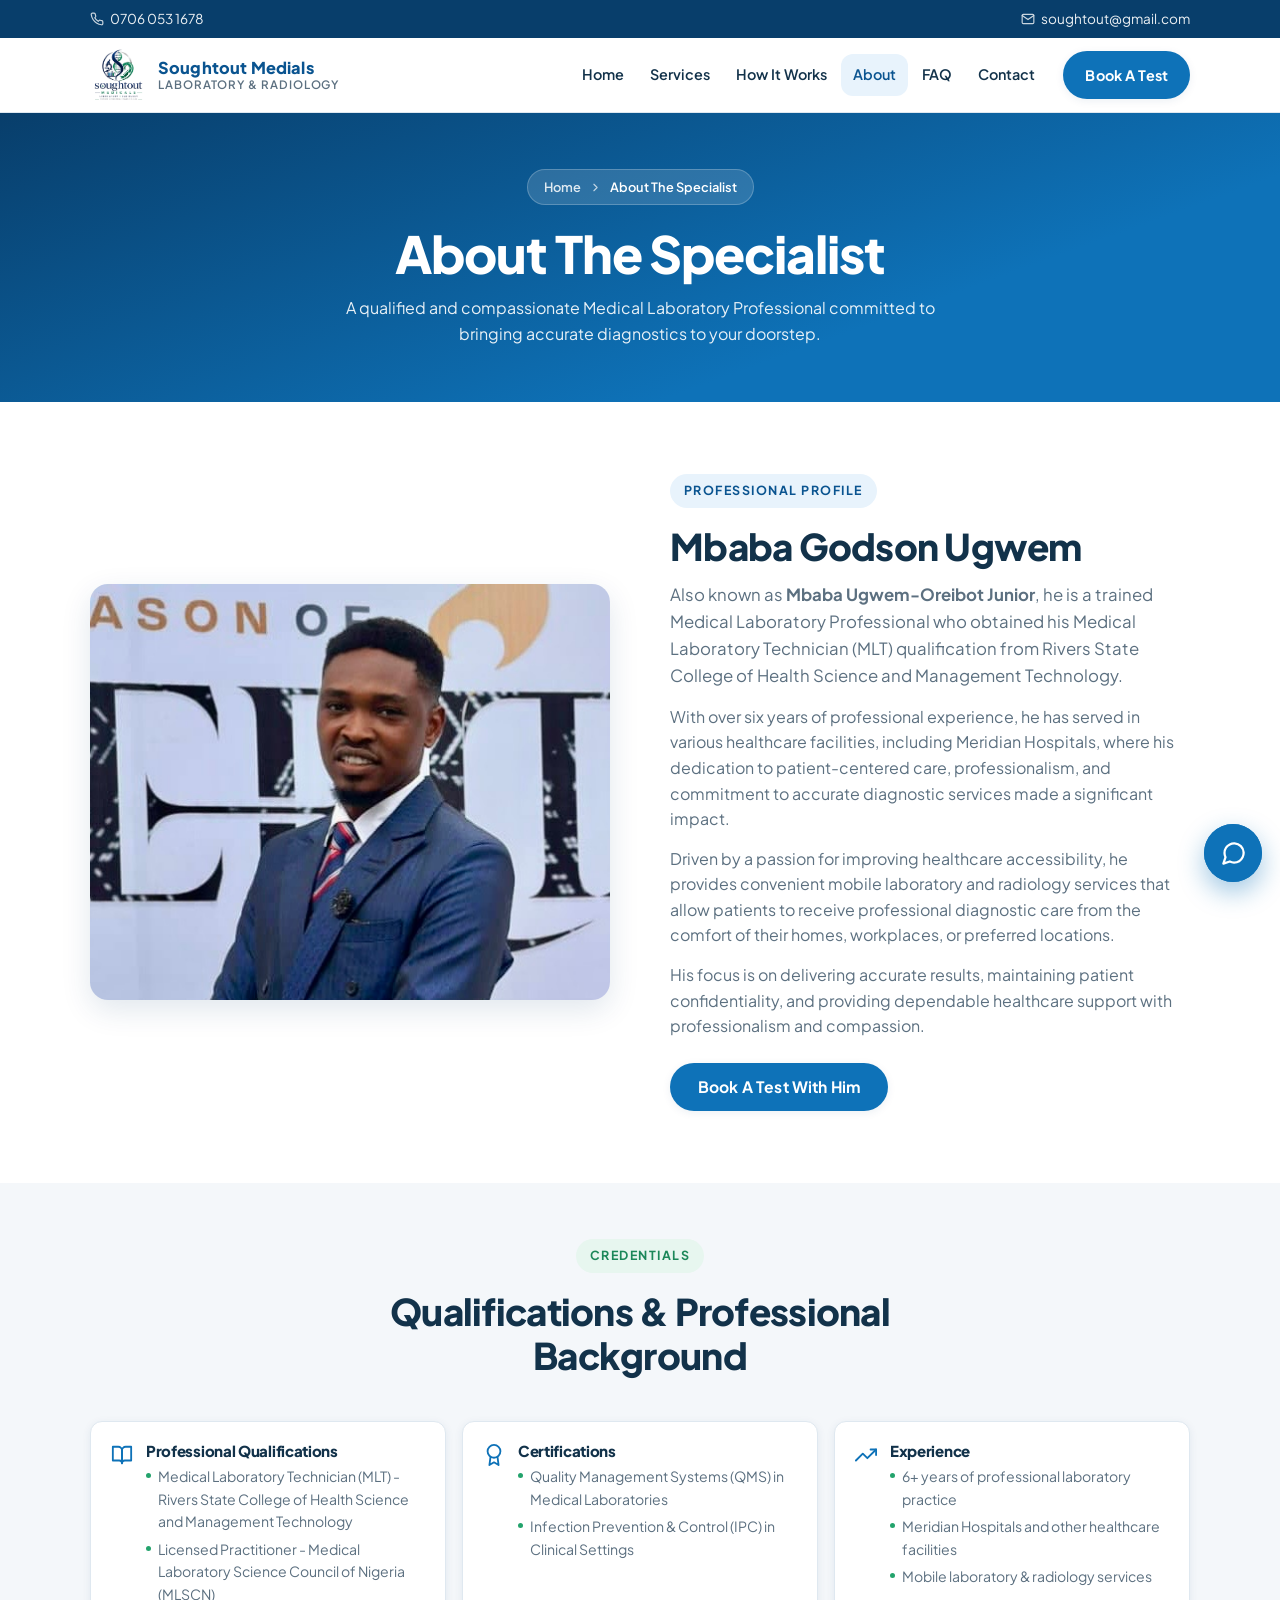
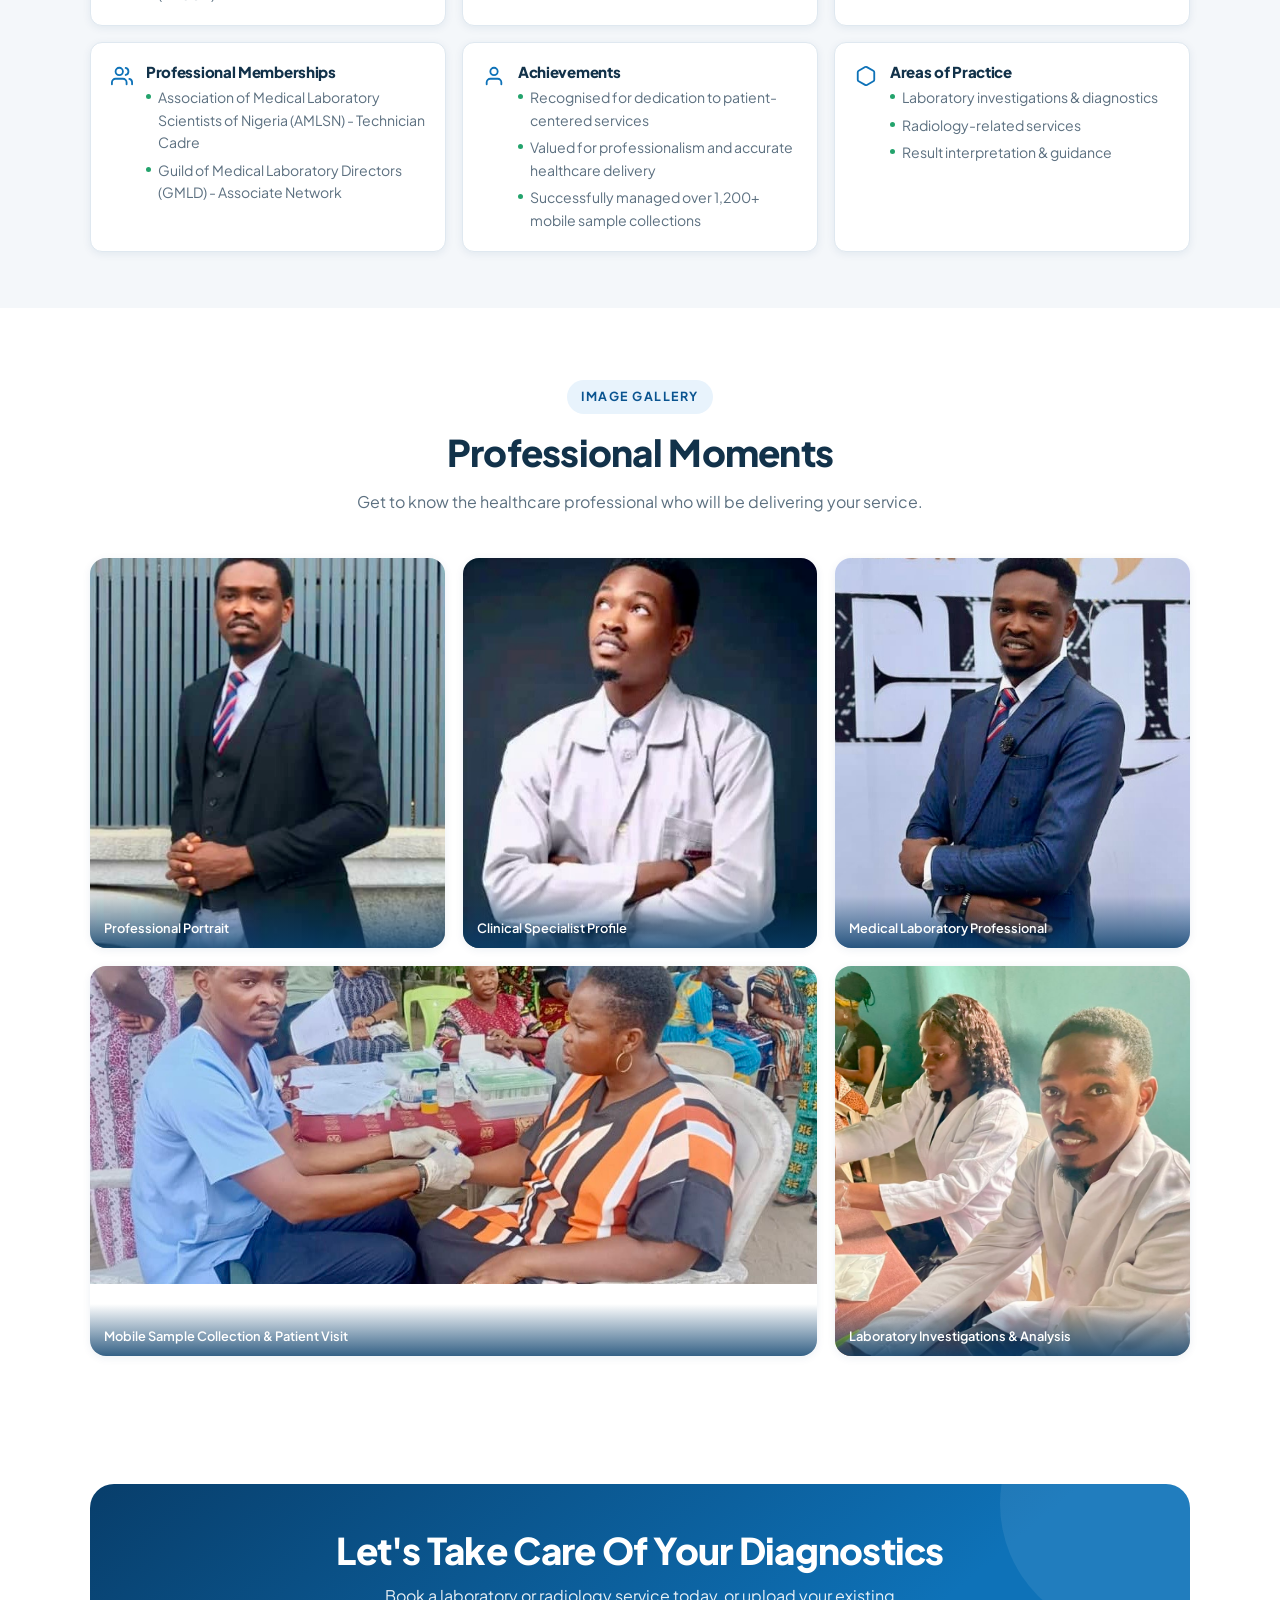
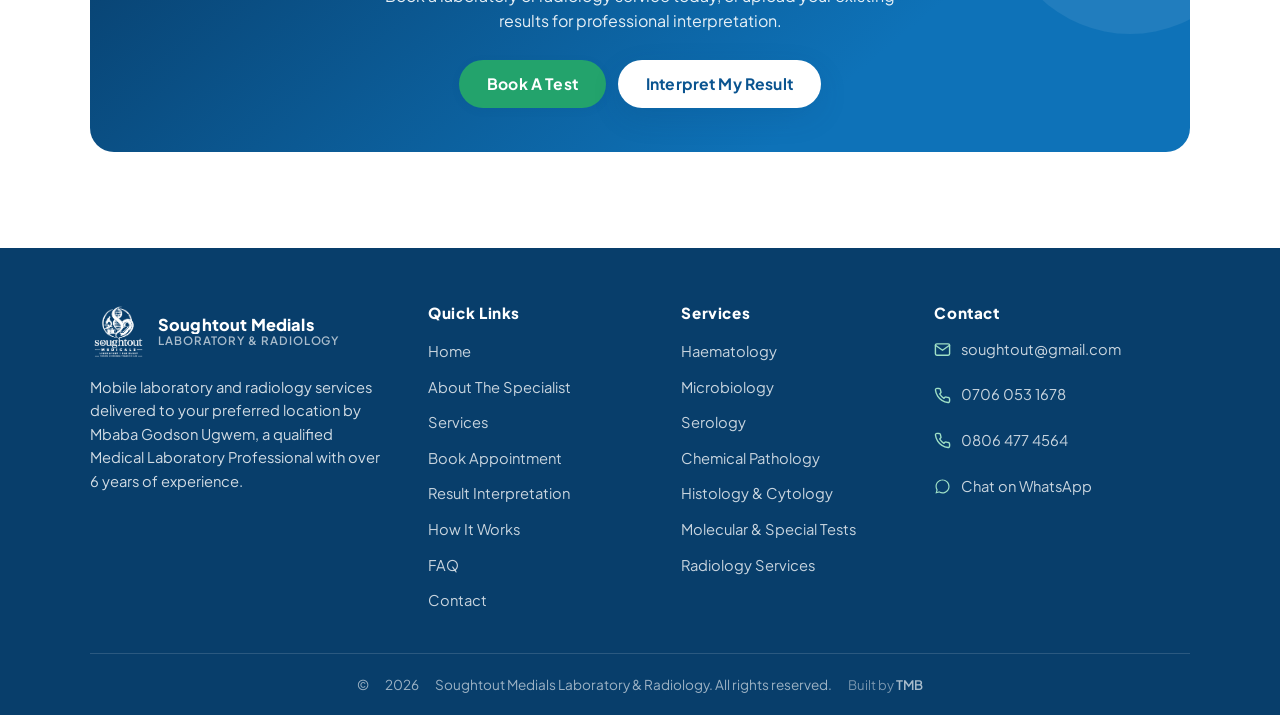
==== about.html @ e55dfaf5 "Redesign: transparent logo, cleaner nav, lab coat hero image, suit in specialist preview, gallery la" ====
<!DOCTYPE html>
<html lang="en">
<head>
  <meta charset="UTF-8">
  <meta name="viewport" content="width=device-width, initial-scale=1.0">
  <title>About The Specialist | Soughtout Medials Laboratory &amp; Radiology</title>
  <meta name="description" content="Meet Mbaba Godson Ugwem (Mbaba Ugwem-Oreibot Junior), a trained Medical Laboratory Professional with over 6 years of experience providing mobile laboratory and radiology services.">
  <link rel="icon" type="image/jpeg" href="images/logo.png">
  <link rel="preconnect" href="https://fonts.googleapis.com">
  <link rel="preconnect" href="https://fonts.gstatic.com" crossorigin>
  <link href="https://fonts.googleapis.com/css2?family=Plus+Jakarta+Sans:wght@400;500;600;700;800&display=swap" rel="stylesheet">
  <link rel="stylesheet" href="css/style.css">
</head>
<body>

  <!-- ===================== HEADER ===================== -->
  <div class="topbar">
    <div class="container topbar-inner">
      <a class="topbar-link" href="tel:07060531678">
        <svg viewBox="0 0 24 24" fill="none" stroke="currentColor" stroke-width="2" stroke-linecap="round" stroke-linejoin="round"><path d="M22 16.92v3a2 2 0 0 1-2.18 2 19.79 19.79 0 0 1-8.63-3.07 19.5 19.5 0 0 1-6-6A19.79 19.79 0 0 1 2.08 4.18 2 2 0 0 1 4.06 2h3a2 2 0 0 1 2 1.72c.13.96.36 1.9.7 2.81a2 2 0 0 1-.45 2.11L8.09 9.91a16 16 0 0 0 6 6l1.27-1.27a2 2 0 0 1 2.11-.45c.91.34 1.85.57 2.81.7A2 2 0 0 1 22 16.92z"/></svg>
        0706 053 1678
      </a>
      <a class="topbar-link" href="mailto:soughtout@gmail.com">
        <svg viewBox="0 0 24 24" fill="none" stroke="currentColor" stroke-width="2" stroke-linecap="round" stroke-linejoin="round"><path d="M4 4h16c1.1 0 2 .9 2 2v12c0 1.1-.9 2-2 2H4c-1.1 0-2-.9-2-2V6c0-1.1.9-2 2-2z"/><polyline points="22,6 12,13 2,6"/></svg>
        soughtout@gmail.com
      </a>
    </div>
  </div>

  <header class="header-main">
    <div class="container header-inner">
      <a href="index.html" class="brand" aria-label="Soughtout Medials home">
        <img src="images/logo.png" alt="Soughtout Medials Laboratory and Radiology logo" class="brand-logo">
        <span class="brand-text">
          <strong>Soughtout Medials</strong>
          <small>Laboratory &amp; Radiology</small>
        </span>
      </a>
      <button class="nav-toggle" aria-label="Open menu" aria-expanded="false">
        <span></span><span></span><span></span>
      </button>
      <nav class="site-nav" id="siteNav" aria-label="Main navigation">
        <div class="nav-head">
          <span class="nav-head-brand"><img src="images/logo.png" alt="" class="brand-logo">Soughtout Medials</span>
          <button class="nav-close" id="navClose" aria-label="Close menu">
            <svg viewBox="0 0 24 24" fill="none" stroke="currentColor" stroke-width="2" stroke-linecap="round" stroke-linejoin="round"><line x1="18" y1="6" x2="6" y2="18"/><line x1="6" y1="6" x2="18" y2="18"/></svg>
          </button>
        </div>
        <ul>
          <li><a href="index.html">Home</a></li>
          <li><a href="services.html">Services</a></li>
          <li><a href="how-it-works.html">How It Works</a></li>
          <li><a href="about.html">About</a></li>
          <li><a href="faq.html">FAQ</a></li>
          <li><a href="contact.html">Contact</a></li>
        </ul>
        <a href="book.html" class="btn btn-primary nav-cta">Book A Test</a>
      </nav>
    </div>
  </header>

  <main>
    <!-- ===================== PAGE HERO ===================== -->
    <section class="page-hero">
      <div class="container">
        <span class="breadcrumb"><a href="index.html">Home</a> <svg viewBox="0 0 24 24" fill="none" stroke="currentColor" stroke-width="2" stroke-linecap="round" stroke-linejoin="round"><polyline points="9 18 15 12 9 6"/></svg> About The Specialist</span>
        <h1>About The Specialist</h1>
        <p>A qualified and compassionate Medical Laboratory Professional committed to bringing accurate diagnostics to your doorstep.</p>
      </div>
    </section>

    <!-- ===================== PROFILE ===================== -->
    <section class="section">
      <div class="container split">
        <div class="reveal">
          <img src="images/image_3.jpeg" alt="Mbaba Godson Ugwem, Medical Laboratory Professional" class="split-img">
        </div>
        <div class="reveal">
          <span class="eyebrow">Professional Profile</span>
          <h2>Mbaba Godson Ugwem</h2>
          <p class="lead" style="margin-bottom:14px">Also known as <strong>Mbaba Ugwem-Oreibot Junior</strong>, he is a trained Medical Laboratory Professional who obtained his Medical Laboratory Technician (MLT) qualification from Rivers State College of Health Science and Management Technology.</p>
          <p style="color:var(--text-soft);margin-bottom:14px">With over six years of professional experience, he has served in various healthcare facilities, including Meridian Hospitals, where his dedication to patient-centered care, professionalism, and commitment to accurate diagnostic services made a significant impact.</p>
          <p style="color:var(--text-soft);margin-bottom:14px">Driven by a passion for improving healthcare accessibility, he provides convenient mobile laboratory and radiology services that allow patients to receive professional diagnostic care from the comfort of their homes, workplaces, or preferred locations.</p>
          <p style="color:var(--text-soft)">His focus is on delivering accurate results, maintaining patient confidentiality, and providing dependable healthcare support with professionalism and compassion.</p>
          <div class="mt-24">
            <a href="book.html" class="btn btn-primary">Book A Test With Him</a>
          </div>
        </div>
      </div>
    </section>

    <!-- ===================== CREDENTIALS ===================== -->
    <section class="section section-tight page-bg">
      <div class="container">
        <div class="section-head reveal">
          <span class="eyebrow eyebrow--green">Credentials</span>
          <h2>Qualifications &amp; Professional Background</h2>
        </div>
        <div class="cred-grid">
          <article class="cred-card reveal">
            <svg viewBox="0 0 24 24" fill="none" stroke="currentColor" stroke-width="2" stroke-linecap="round" stroke-linejoin="round"><path d="M2 3h6a4 4 0 0 1 4 4v14a3 3 0 0 0-3-3H2z"/><path d="M22 3h-6a4 4 0 0 0-4 4v14a3 3 0 0 1 3-3h7z"/></svg>
            <div>
              <h4>Professional Qualifications</h4>
              <ul>
                <li>Medical Laboratory Technician (MLT) - Rivers State College of Health Science and Management Technology</li>
                <li>Licensed Practitioner - Medical Laboratory Science Council of Nigeria (MLSCN)</li>
              </ul>
            </div>
          </article>
          <article class="cred-card reveal">
            <svg viewBox="0 0 24 24" fill="none" stroke="currentColor" stroke-width="2" stroke-linecap="round" stroke-linejoin="round"><circle cx="12" cy="8" r="7"/><polyline points="8.21 13.89 7 23 12 20 17 23 15.79 13.88"/></svg>
            <div>
              <h4>Certifications</h4>
              <ul>
                <li>Quality Management Systems (QMS) in Medical Laboratories</li>
                <li>Infection Prevention & Control (IPC) in Clinical Settings</li>
              </ul>
            </div>
          </article>
          <article class="cred-card reveal">
            <svg viewBox="0 0 24 24" fill="none" stroke="currentColor" stroke-width="2" stroke-linecap="round" stroke-linejoin="round"><polyline points="23 6 13.5 15.5 8.5 10.5 1 18"/><polyline points="17 6 23 6 23 12"/></svg>
            <div>
              <h4>Experience</h4>
              <ul>
                <li>6+ years of professional laboratory practice</li>
                <li>Meridian Hospitals and other healthcare facilities</li>
                <li>Mobile laboratory &amp; radiology services</li>
              </ul>
            </div>
          </article>
          <article class="cred-card reveal">
            <svg viewBox="0 0 24 24" fill="none" stroke="currentColor" stroke-width="2" stroke-linecap="round" stroke-linejoin="round"><path d="M17 21v-2a4 4 0 0 0-4-4H5a4 4 0 0 0-4 4v2"/><circle cx="9" cy="7" r="4"/><path d="M23 21v-2a4 4 0 0 0-3-3.87"/><path d="M16 3.13a4 4 0 0 1 0 7.75"/></svg>
            <div>
              <h4>Professional Memberships</h4>
              <ul>
                <li>Association of Medical Laboratory Scientists of Nigeria (AMLSN) - Technician Cadre</li>
                <li>Guild of Medical Laboratory Directors (GMLD) - Associate Network</li>
              </ul>
            </div>
          </article>
          <article class="cred-card reveal">
            <svg viewBox="0 0 24 24" fill="none" stroke="currentColor" stroke-width="2" stroke-linecap="round" stroke-linejoin="round"><path d="M20 21v-2a4 4 0 0 0-4-4H8a4 4 0 0 0-4 4v2"/><circle cx="12" cy="7" r="4"/></svg>
            <div>
              <h4>Achievements</h4>
              <ul>
                <li>Recognised for dedication to patient-centered services</li>
                <li>Valued for professionalism and accurate healthcare delivery</li>
                <li>Successfully managed over 1,200+ mobile sample collections</li>
              </ul>
            </div>
          </article>
          <article class="cred-card reveal">
            <svg viewBox="0 0 24 24" fill="none" stroke="currentColor" stroke-width="2" stroke-linecap="round" stroke-linejoin="round"><path d="M21 16V8a2 2 0 0 0-1-1.73l-7-4a2 2 0 0 0-2 0l-7 4A2 2 0 0 0 3 8v8a2 2 0 0 0 1 1.73l7 4a2 2 0 0 0 2 0l7-4A2 2 0 0 0 21 16z"/></svg>
            <div>
              <h4>Areas of Practice</h4>
              <ul>
                <li>Laboratory investigations &amp; diagnostics</li>
                <li>Radiology-related services</li>
                <li>Result interpretation &amp; guidance</li>
              </ul>
            </div>
          </article>
        </div>
      </div>
    </section>

    <!-- ===================== GALLERY ===================== -->
    <section class="section">
      <div class="container">
        <div class="section-head reveal">
          <span class="eyebrow">Image Gallery</span>
          <h2>Professional Moments</h2>
          <p>Get to know the healthcare professional who will be delivering your service.</p>
        </div>
        <div class="gallery">
          <figure class="reveal">
            <img src="images/image_1.jpeg" alt="Mbaba Godson Ugwem, Medical Laboratory Professional" loading="lazy">
            <figcaption>Professional Portrait</figcaption>
          </figure>
          <figure class="reveal">
            <img src="images/image_2.jpeg" alt="Mbaba Godson Ugwem, Specialist Profile" loading="lazy">
            <figcaption>Clinical Specialist Profile</figcaption>
          </figure>
          <figure class="reveal">
            <img src="images/image_3.jpeg" alt="Mbaba Godson Ugwem, Medical Laboratory Professional" loading="lazy">
            <figcaption>Medical Laboratory Professional</figcaption>
          </figure>
          <figure class="reveal">
            <img src="images/image_4.jpeg" alt="Mbaba Godson Ugwem during mobile sample collection" loading="lazy">
            <figcaption>Mobile Sample Collection &amp; Patient Visit</figcaption>
          </figure>
          <figure class="reveal">
            <img src="images/image_5.jpeg" alt="Mbaba Godson Ugwem analyzing samples" loading="lazy">
            <figcaption>Laboratory Investigations &amp; Analysis</figcaption>
          </figure>
        </div>
      </div>
    </section>

    <!-- ===================== CTA ===================== -->
    <section class="section section-tight">
      <div class="container">
        <div class="cta-banner reveal">
          <h2>Let's Take Care Of Your Diagnostics</h2>
          <p>Book a laboratory or radiology service today, or upload your existing results for professional interpretation.</p>
          <div class="btn-row">
            <a href="book.html" class="btn btn-green">Book A Test</a>
            <a href="interpretation.html" class="btn btn-white">Interpret My Result</a>
          </div>
        </div>
      </div>
    </section>
  </main>

  <!-- ===================== FOOTER ===================== -->
  <footer class="site-footer">
    <div class="container">
      <div class="footer-grid">
        <div class="footer-brand">
          <a href="index.html" class="brand">
            <img src="images/logo.png" alt="Soughtout Medials Laboratory and Radiology logo" class="brand-logo">
            <span class="brand-text">
              <strong>Soughtout Medials</strong>
              <small>Laboratory &amp; Radiology</small>
            </span>
          </a>
          <p>Mobile laboratory and radiology services delivered to your preferred location by Mbaba Godson Ugwem, a qualified Medical Laboratory Professional with over 6 years of experience.</p>
        </div>
        <div class="footer-col">
          <h4>Quick Links</h4>
          <ul>
            <li><a href="index.html">Home</a></li>
            <li><a href="about.html">About The Specialist</a></li>
            <li><a href="services.html">Services</a></li>
            <li><a href="book.html">Book Appointment</a></li>
            <li><a href="interpretation.html">Result Interpretation</a></li>
            <li><a href="how-it-works.html">How It Works</a></li>
            <li><a href="faq.html">FAQ</a></li>
            <li><a href="contact.html">Contact</a></li>
          </ul>
        </div>
        <div class="footer-col">
          <h4>Services</h4>
          <ul>
            <li><a href="services.html#haematology">Haematology</a></li>
            <li><a href="services.html#microbiology">Microbiology</a></li>
            <li><a href="services.html#serology">Serology</a></li>
            <li><a href="services.html#chemical-pathology">Chemical Pathology</a></li>
            <li><a href="services.html#histology">Histology &amp; Cytology</a></li>
            <li><a href="services.html#molecular">Molecular &amp; Special Tests</a></li>
            <li><a href="services.html#radiology">Radiology Services</a></li>
          </ul>
        </div>
        <div class="footer-col">
          <h4>Contact</h4>
          <ul class="footer-contact">
            <li>
              <svg viewBox="0 0 24 24" fill="none" stroke="currentColor" stroke-width="2" stroke-linecap="round" stroke-linejoin="round"><path d="M4 4h16c1.1 0 2 .9 2 2v12c0 1.1-.9 2-2 2H4c-1.1 0-2-.9-2-2V6c0-1.1.9-2 2-2z"/><polyline points="22,6 12,13 2,6"/></svg>
              <a href="mailto:soughtout@gmail.com">soughtout@gmail.com</a>
            </li>
            <li>
              <svg viewBox="0 0 24 24" fill="none" stroke="currentColor" stroke-width="2" stroke-linecap="round" stroke-linejoin="round"><path d="M22 16.92v3a2 2 0 0 1-2.18 2 19.79 19.79 0 0 1-8.63-3.07 19.5 19.5 0 0 1-6-6A19.79 19.79 0 0 1 2.08 4.18 2 2 0 0 1 4.06 2h3a2 2 0 0 1 2 1.72c.13.96.36 1.9.7 2.81a2 2 0 0 1-.45 2.11L8.09 9.91a16 16 0 0 0 6 6l1.27-1.27a2 2 0 0 1 2.11-.45c.91.34 1.85.57 2.81.7A2 2 0 0 1 22 16.92z"/></svg>
              <a href="tel:07060531678">0706 053 1678</a>
            </li>
            <li>
              <svg viewBox="0 0 24 24" fill="none" stroke="currentColor" stroke-width="2" stroke-linecap="round" stroke-linejoin="round"><path d="M22 16.92v3a2 2 0 0 1-2.18 2 19.79 19.79 0 0 1-8.63-3.07 19.5 19.5 0 0 1-6-6A19.79 19.79 0 0 1 2.08 4.18 2 2 0 0 1 4.06 2h3a2 2 0 0 1 2 1.72c.13.96.36 1.9.7 2.81a2 2 0 0 1-.45 2.11L8.09 9.91a16 16 0 0 0 6 6l1.27-1.27a2 2 0 0 1 2.11-.45c.91.34 1.85.57 2.81.7A2 2 0 0 1 22 16.92z"/></svg>
              <a href="tel:08064774564">0806 477 4564</a>
            </li>
            <li>
              <svg viewBox="0 0 24 24" fill="currentColor"><path d="M12.04 2C6.58 2 2.13 6.45 2.13 11.91c0 1.75.46 3.45 1.32 4.95L2.05 22l5.25-1.38a9.87 9.87 0 0 0 4.74 1.21h.01c5.46 0 9.9-4.45 9.9-9.91 0-2.65-1.03-5.14-2.9-7.01A9.82 9.82 0 0 0 12.04 2zm0 18.15a8.2 8.2 0 0 1-4.19-1.15l-.3-.18-3.12.82.83-3.04-.2-.31a8.2 8.2 0 0 1-1.26-4.38c0-4.54 3.7-8.24 8.24-8.24 2.2 0 4.27.86 5.82 2.42a8.18 8.18 0 0 1 2.41 5.83c0 4.54-3.7 8.23-8.23 8.23z"/></svg>
              <a href="https://wa.me/2347060531678" target="_blank" rel="noopener">Chat on WhatsApp</a>
            </li>
          </ul>
        </div>
      </div>
      <div class="footer-bottom">
        &copy; <span data-year></span> Soughtout Medials Laboratory &amp; Radiology. All rights reserved.
        <span class="footer-credit">Built by <a href="http://www.tmb.it.com" target="_blank" rel="noopener">TMB</a></span>
      </div>
    </div>
  </footer>

  <!-- ===================== LIVE CHAT ===================== -->
  <button class="chat-launcher" id="chatLauncher" aria-label="Open live chat">
    <span class="ping"></span>
    <svg viewBox="0 0 24 24" fill="none" stroke="currentColor" stroke-width="2" stroke-linecap="round" stroke-linejoin="round"><path d="M21 11.5a8.38 8.38 0 0 1-.9 3.8 8.5 8.5 0 0 1-7.6 4.7 8.38 8.38 0 0 1-3.8-.9L3 21l1.9-5.7a8.38 8.38 0 0 1-.9-3.8 8.5 8.5 0 0 1 4.7-7.6 8.38 8.38 0 0 1 3.8-.9h.5a8.48 8.48 0 0 1 8 8v.5z"/></svg>
  </button>

  <div class="chat-panel" id="chatPanel" role="dialog" aria-label="Live chat with Soughtout Medials">
    <div class="chat-head">
      <img src="images/logo.png" alt="Soughtout Medials">
      <div>
        <strong>Soughtout Medials</strong>
        <small>Usually replies in minutes</small>
      </div>
      <button class="chat-close" id="chatClose" aria-label="Close chat">
        <svg viewBox="0 0 24 24" fill="none" stroke="currentColor" stroke-width="2" stroke-linecap="round" stroke-linejoin="round"><line x1="18" y1="6" x2="6" y2="18"/><line x1="6" y1="6" x2="18" y2="18"/></svg>
      </button>
    </div>
    <div class="chat-body" id="chatBody">
      <div class="chat-msg chat-msg--bot">Hello, welcome to Soughtout Medials Laboratory &amp; Radiology. How can we help you today?</div>
      <div class="chat-form-wrap" id="chatFormWrap" hidden>
        <form class="chat-form" id="chatForm">
          <input name="name" placeholder="Your name" required aria-label="Your name">
          <input name="phone" type="tel" placeholder="Phone number" required aria-label="Phone number">
          <input name="email" type="email" placeholder="Email address" aria-label="Email address">
          <textarea name="message" placeholder="Your message" required aria-label="Your message"></textarea>
          <button class="chat-wa-btn" type="submit">Send Message</button>
        </form>
        <a class="chat-wa-btn" id="chatWhatsApp" href="#" target="_blank" rel="noopener" style="margin-top:8px">
          <svg viewBox="0 0 24 24" fill="currentColor" width="18" height="18"><path d="M12.04 2C6.58 2 2.13 6.45 2.13 11.91c0 1.75.46 3.45 1.32 4.95L2.05 22l5.25-1.38a9.87 9.87 0 0 0 4.74 1.21h.01c5.46 0 9.9-4.45 9.9-9.91 0-2.65-1.03-5.14-2.9-7.01A9.82 9.82 0 0 0 12.04 2zm0 18.15a8.2 8.2 0 0 1-4.19-1.15l-.3-.18-3.12.82.83-3.04-.2-.31a8.2 8.2 0 0 1-1.26-4.38c0-4.54 3.7-8.24 8.24-8.24 2.2 0 4.27.86 5.82 2.42a8.18 8.18 0 0 1 2.41 5.83c0 4.54-3.7 8.23-8.23 8.23z"/></svg>
          Continue on WhatsApp
        </a>
      </div>
    </div>
    <div class="chat-input-row">
      <input id="chatInput" type="text" placeholder="Type your message..." aria-label="Type your message">
      <button id="chatSend" aria-label="Send message">
        <svg viewBox="0 0 24 24" fill="none" stroke="currentColor" stroke-width="2" stroke-linecap="round" stroke-linejoin="round"><line x1="22" y1="2" x2="11" y2="13"/><polygon points="22 2 15 22 11 13 2 9 22 2"/></svg>
      </button>
    </div>
  </div>

  <script src="js/main.js"></script>
</body>
</html>
---- css/style.css ----
/* ==========================================================================
   SOUGHTOUT MEDICALS LABORATORY & RADIOLOGY
   Premium healthcare design system - Mobile first
   ========================================================================== */

:root {
  --primary: #0e72b8;
  --primary-dark: #0a5490;
  --primary-deep: #083e6b;
  --primary-soft: #e8f3fc;
  --secondary: #23a36c;
  --secondary-dark: #1b8759;
  --secondary-soft: #e7f6ef;
  --bg: #ffffff;
  --gray-bg: #f4f7fa;
  --gray: #e8eef3;
  --text: #12324a;
  --text-soft: #5c7080;
  --border: #dfe8f0;
  --white: #ffffff;
  --shadow-sm: 0 2px 8px rgba(10, 60, 110, 0.08);
  --shadow-md: 0 10px 30px rgba(10, 60, 110, 0.12);
  --shadow-lg: 0 24px 60px rgba(10, 60, 110, 0.16);
  --radius: 18px;
  --radius-sm: 12px;
  --container: 1140px;
  --font: "Plus Jakarta Sans", "Segoe UI", system-ui, -apple-system, sans-serif;
}

*,
*::before,
*::after {
  box-sizing: border-box;
  margin: 0;
  padding: 0;
}

html {
  scroll-behavior: smooth;
  -webkit-text-size-adjust: 100%;
}

body {
  font-family: var(--font);
  color: var(--text);
  background: var(--bg);
  line-height: 1.6;
  font-size: 16px;
  overflow-x: hidden;
}

img {
  max-width: 100%;
  display: block;
}

a {
  color: var(--primary);
  text-decoration: none;
}

ul,
ol {
  list-style: none;
}

button {
  font-family: var(--font);
  cursor: pointer;
  border: none;
  background: none;
}

input,
select,
textarea {
  font-family: var(--font);
  font-size: 16px;
}

.container {
  width: 100%;
  max-width: var(--container);
  margin: 0 auto;
  padding: 0 20px;
}

/* ==========================================================================
   Typography
   ========================================================================== */

h1,
h2,
h3,
h4 {
  line-height: 1.2;
  font-weight: 800;
  color: var(--text);
  letter-spacing: -0.02em;
}

h1 {
  font-size: clamp(1.9rem, 5.2vw, 3.2rem);
}

h2 {
  font-size: clamp(1.5rem, 4.2vw, 2.3rem);
  margin-bottom: 14px;
}

h3 {
  font-size: 1.15rem;
}

.lead {
  color: var(--text-soft);
  font-size: 1.05rem;
}

.section {
  padding: 72px 0;
}

.section-tight {
  padding: 56px 0;
}

.section-head {
  max-width: 680px;
  margin: 0 auto 44px;
  text-align: center;
}

.section-head p {
  color: var(--text-soft);
  margin-top: 10px;
}

.eyebrow {
  display: inline-flex;
  align-items: center;
  gap: 8px;
  background: var(--primary-soft);
  color: var(--primary-dark);
  font-weight: 700;
  font-size: 0.78rem;
  letter-spacing: 0.12em;
  text-transform: uppercase;
  padding: 7px 14px;
  border-radius: 999px;
  margin-bottom: 16px;
}

.eyebrow--green {
  background: var(--secondary-soft);
  color: var(--secondary-dark);
}

/* ==========================================================================
   Buttons
   ========================================================================== */

.btn {
  display: inline-flex;
  align-items: center;
  justify-content: center;
  gap: 9px;
  font-weight: 700;
  font-size: 0.98rem;
  padding: 14px 26px;
  border-radius: 999px;
  transition: transform 0.2s ease, box-shadow 0.2s ease, background 0.2s ease;
  border: 2px solid transparent;
  line-height: 1;
}

.btn svg {
  width: 18px;
  height: 18px;
  flex-shrink: 0;
}

.btn-primary {
  background: var(--primary);
  color: var(--white);
  box-shadow: var(--shadow-sm);
}

.btn-primary:hover {
  background: var(--primary-dark);
  transform: translateY(-2px);
  box-shadow: var(--shadow-md);
}

.btn-green {
  background: var(--secondary);
  color: var(--white);
  box-shadow: var(--shadow-sm);
}

.btn-green:hover {
  background: var(--secondary-dark);
  transform: translateY(-2px);
  box-shadow: var(--shadow-md);
}

.btn-outline {
  border-color: var(--primary);
  color: var(--primary);
  background: transparent;
}

.btn-outline:hover {
  background: var(--primary-soft);
}

.btn-outline-light {
  border-color: rgba(255, 255, 255, 0.75);
  color: var(--white);
}

.btn-outline-light:hover {
  background: rgba(255, 255, 255, 0.14);
}

.btn-white {
  background: var(--white);
  color: var(--primary-dark);
  box-shadow: var(--shadow-md);
}

.btn-white:hover {
  transform: translateY(-2px);
}

.btn-block {
  width: 100%;
}

.btn-whatsapp {
  background: #25d366;
  color: var(--white);
}

.btn-whatsapp:hover {
  background: #1ebe5b;
  transform: translateY(-2px);
}

.btn[disabled] {
  opacity: 0.6;
  pointer-events: none;
}

/* ==========================================================================
   Header
   ========================================================================== */

.topbar {
  background: var(--primary-deep);
  color: rgba(255, 255, 255, 0.92);
  font-size: 0.85rem;
}

.topbar-inner {
  display: flex;
  justify-content: space-between;
  align-items: center;
  min-height: 38px;
  gap: 12px;
  overflow-x: auto;
}

.topbar-link {
  color: inherit;
  display: inline-flex;
  align-items: center;
  gap: 6px;
  white-space: nowrap;
  padding: 6px 0;
}

.topbar-link:hover {
  color: var(--white);
  text-decoration: underline;
}

.topbar-link svg {
  width: 14px;
  height: 14px;
  opacity: 0.85;
}

.header-main {
  background: var(--white);
  border-bottom: 1px solid var(--border);
  position: sticky;
  top: 0;
  z-index: 100;
  transition: box-shadow 0.25s ease;
}

.header-main.scrolled {
  box-shadow: var(--shadow-sm);
}

.header-inner {
  display: flex;
  align-items: center;
  justify-content: space-between;
  min-height: 74px;
  gap: 16px;
}

.brand {
  display: flex;
  align-items: center;
  gap: 12px;
  flex-shrink: 0;
  min-width: 0;
}

.brand-logo {
  height: 56px;
  width: auto;
  max-width: 180px;
  border-radius: 0;
  object-fit: contain;
  flex-shrink: 0;
  background: transparent;
}

.brand-text {
  display: flex;
  flex-direction: column;
  line-height: 1.15;
  white-space: nowrap;
  min-width: 0;
}

.brand-text strong {
  font-size: 1.02rem;
  font-weight: 800;
  color: var(--primary-dark);
  letter-spacing: 0.01em;
  overflow: hidden;
  text-overflow: ellipsis;
}

.brand-text small {
  font-size: 0.72rem;
  color: var(--text-soft);
  font-weight: 600;
  letter-spacing: 0.08em;
  text-transform: uppercase;
  overflow: hidden;
  text-overflow: ellipsis;
}

@media (max-width: 380px) {
  .brand-text strong {
    font-size: 0.94rem;
  }

  .brand-text small {
    font-size: 0.66rem;
  }

  .brand-logo {
    width: 42px;
    height: 42px;
  }
}

.nav-toggle {
  display: inline-flex;
  flex-direction: column;
  gap: 5px;
  padding: 10px;
  border-radius: 10px;
}

.nav-toggle span {
  width: 24px;
  height: 2.5px;
  background: var(--primary-dark);
  border-radius: 3px;
  transition: transform 0.25s ease, opacity 0.25s ease;
}

.nav-toggle.open span:nth-child(1) {
  transform: translateY(7.5px) rotate(45deg);
}

.nav-toggle.open span:nth-child(2) {
  opacity: 0;
}

.nav-toggle.open span:nth-child(3) {
  transform: translateY(-7.5px) rotate(-45deg);
}

.site-nav {
  position: fixed;
  top: 0;
  right: 0;
  bottom: 0;
  width: min(340px, 86vw);
  background: var(--white);
  padding: 22px 18px 28px;
  transform: translateX(105%);
  transition: transform 0.32s cubic-bezier(0.22, 0.61, 0.36, 1);
  z-index: 300;
  display: flex;
  flex-direction: column;
  overflow-y: auto;
  border-left: 1px solid var(--border);
}

.site-nav.open {
  transform: translateX(0);
  box-shadow: -28px 0 70px rgba(8, 62, 107, 0.22);
}

.nav-head {
  display: flex;
  align-items: center;
  justify-content: space-between;
  gap: 12px;
  padding-bottom: 16px;
  margin-bottom: 12px;
  border-bottom: 1px solid var(--border);
}

.nav-head-brand {
  display: flex;
  align-items: center;
  gap: 10px;
  font-weight: 800;
  font-size: 0.95rem;
  color: var(--primary-dark);
}

.nav-head-brand img {
  height: 44px;
  width: auto;
  border-radius: 0;
  object-fit: contain;
  background: transparent;
}

.nav-close {
  width: 40px;
  height: 40px;
  border-radius: 12px;
  display: inline-flex;
  align-items: center;
  justify-content: center;
  background: var(--gray-bg);
  color: var(--text);
  flex-shrink: 0;
  transition: background 0.2s ease;
}

.nav-close:hover {
  background: var(--gray);
}

.nav-close svg {
  width: 20px;
  height: 20px;
}

.nav-backdrop {
  position: fixed;
  inset: 0;
  background: rgba(8, 62, 107, 0.42);
  z-index: 290;
  opacity: 0;
  visibility: hidden;
  transition: opacity 0.3s ease, visibility 0.3s ease;
}

.nav-backdrop.show {
  opacity: 1;
  visibility: visible;
}

body.nav-locked {
  overflow: hidden;
}

.site-nav ul {
  display: flex;
  flex-direction: column;
  gap: 2px;
}

.site-nav li a {
  display: block;
  padding: 13px 14px;
  color: var(--text);
  font-weight: 600;
  border-radius: 12px;
  font-size: 0.98rem;
  white-space: nowrap;
}

.site-nav li a:hover,
.site-nav li a.active {
  color: var(--primary-dark);
  background: var(--primary-soft);
}

.nav-cta {
  margin-top: 26px;
}

@media (min-width: 1024px) {
  .nav-toggle,
  .nav-backdrop {
    display: none;
  }

  .nav-head {
    display: none;
  }

  .site-nav {
    position: static;
    width: auto;
    transform: none;
    flex-direction: row;
    align-items: center;
    gap: 16px;
    padding: 0;
    background: transparent;
    overflow: visible;
    box-shadow: none !important;
    border-left: none;
  }

  .site-nav ul {
    flex-direction: row;
    gap: 2px;
  }

  .site-nav li a {
    padding: 9px 12px;
    font-size: 0.9rem;
  }

  .nav-cta {
    margin-top: 0;
    padding: 11px 20px;
    font-size: 0.9rem;
  }
}

/* ==========================================================================
   Hero
   ========================================================================== */

.hero {
  position: relative;
  background: linear-gradient(160deg, var(--primary-deep) 0%, var(--primary) 55%, #1593d4 100%);
  color: var(--white);
  overflow: hidden;
}

.hero::before {
  content: "";
  position: absolute;
  width: 480px;
  height: 480px;
  border-radius: 50%;
  background: rgba(255, 255, 255, 0.07);
  top: -180px;
  right: -140px;
}

.hero::after {
  content: "";
  position: absolute;
  width: 340px;
  height: 340px;
  border-radius: 50%;
  border: 60px solid rgba(255, 255, 255, 0.05);
  bottom: -160px;
  left: -110px;
}

.hero-inner {
  position: relative;
  z-index: 2;
  display: grid;
  gap: 40px;
  padding: 60px 0 72px;
}

.hero-badge {
  display: inline-flex;
  align-items: center;
  gap: 8px;
  background: rgba(255, 255, 255, 0.14);
  border: 1px solid rgba(255, 255, 255, 0.25);
  padding: 8px 16px;
  border-radius: 999px;
  font-size: 0.82rem;
  font-weight: 600;
  backdrop-filter: blur(6px);
  margin-bottom: 20px;
}

.hero-badge svg {
  width: 15px;
  height: 15px;
}

.hero h1 {
  color: var(--white);
  margin-bottom: 16px;
}

.hero h1 span {
  color: #9fe0c6;
}

.hero .lead {
  color: rgba(255, 255, 255, 0.9);
  max-width: 560px;
  margin-bottom: 30px;
}

.hero-actions {
  display: flex;
  flex-wrap: wrap;
  gap: 12px;
  margin-bottom: 26px;
}

.hero-contact {
  display: flex;
  flex-wrap: wrap;
  gap: 18px;
}

.hero-contact a {
  display: inline-flex;
  align-items: center;
  gap: 8px;
  color: rgba(255, 255, 255, 0.92);
  font-weight: 600;
  font-size: 0.92rem;
}

.hero-contact a:hover {
  color: var(--white);
}

.hero-contact svg {
  width: 17px;
  height: 17px;
}

.hero-media {
  position: relative;
}

.hero-img {
  border-radius: 26px;
  box-shadow: var(--shadow-lg);
  width: 100%;
  max-width: 420px;
  margin: 0 auto;
  aspect-ratio: 4 / 5;
  object-fit: cover;
}

.hero-float {
  position: absolute;
  background: var(--white);
  color: var(--text);
  border-radius: 16px;
  box-shadow: var(--shadow-md);
  padding: 12px 16px;
  display: flex;
  align-items: center;
  gap: 10px;
  font-size: 0.85rem;
  font-weight: 700;
  animation: float 5s ease-in-out infinite;
}

.hero-float small {
  display: block;
  font-weight: 600;
  color: var(--text-soft);
  font-size: 0.75rem;
}

.hero-float--years {
  top: 14px;
  left: -6px;
}

.hero-float--home {
  bottom: 20px;
  right: -4px;
  animation-delay: 2s;
}

.hero-float svg {
  width: 26px;
  height: 26px;
  color: var(--secondary);
}

@keyframes float {
  0%, 100% { transform: translateY(0); }
  50% { transform: translateY(-9px); }
}

@media (min-width: 900px) {
  .hero-inner {
    grid-template-columns: 1.1fr 0.9fr;
    align-items: center;
    gap: 56px;
    padding: 84px 0 96px;
  }
}

/* ==========================================================================
   Trust bar
   ========================================================================== */

.trust-bar {
  background: var(--gray-bg);
  border-bottom: 1px solid var(--border);
}

.trust-grid {
  display: grid;
  grid-template-columns: repeat(2, 1fr);
  gap: 18px;
  padding: 26px 0;
}

.trust-item {
  display: flex;
  align-items: center;
  gap: 12px;
  font-weight: 700;
  font-size: 0.92rem;
}

.trust-item svg {
  width: 34px;
  height: 34px;
  padding: 8px;
  border-radius: 10px;
  background: var(--primary-soft);
  color: var(--primary);
  flex-shrink: 0;
}

@media (min-width: 768px) {
  .trust-grid {
    grid-template-columns: repeat(4, 1fr);
    padding: 30px 0;
  }
}

/* ==========================================================================
   Cards
   ========================================================================== */

.card {
  background: var(--white);
  border: 1px solid var(--border);
  border-radius: var(--radius);
  padding: 28px;
  box-shadow: var(--shadow-sm);
  transition: transform 0.25s ease, box-shadow 0.25s ease;
}

.card:hover {
  transform: translateY(-5px);
  box-shadow: var(--shadow-md);
}

.card-icon {
  width: 54px;
  height: 54px;
  border-radius: 15px;
  background: var(--primary-soft);
  color: var(--primary);
  display: flex;
  align-items: center;
  justify-content: center;
  margin-bottom: 18px;
}

.card-icon--green {
  background: var(--secondary-soft);
  color: var(--secondary-dark);
}

.card-icon svg {
  width: 26px;
  height: 26px;
}

.card h3 {
  margin-bottom: 8px;
}

.card p {
  color: var(--text-soft);
  font-size: 0.95rem;
}

/* Services grid */
.services-grid {
  display: grid;
  gap: 22px;
  grid-template-columns: 1fr;
}

@media (min-width: 640px) {
  .services-grid {
    grid-template-columns: repeat(2, 1fr);
  }
}

@media (min-width: 1024px) {
  .services-grid--wide {
    grid-template-columns: repeat(3, 1fr);
  }
}

.service-card .card-icon svg {
  width: 30px;
  height: 30px;
}

.service-card .tag-list {
  margin-top: 14px;
  display: flex;
  flex-wrap: wrap;
  gap: 8px;
}

.tag-list .tag {
  background: var(--gray-bg);
  border: 1px solid var(--border);
  color: var(--text-soft);
  font-size: 0.78rem;
  font-weight: 600;
  padding: 5px 11px;
  border-radius: 999px;
}

.service-card .btn {
  margin-top: 20px;
  padding: 11px 20px;
  font-size: 0.9rem;
}

/* Feature / split sections */
.split {
  display: grid;
  gap: 36px;
  align-items: center;
}

.split-img {
  border-radius: var(--radius);
  box-shadow: var(--shadow-md);
  aspect-ratio: 4 / 3.2;
  object-fit: cover;
  object-position: top center;
  width: 100%;
}

.check-list li {
  display: flex;
  gap: 11px;
  margin-bottom: 12px;
  color: var(--text-soft);
  align-items: flex-start;
}

.check-list svg {
  width: 20px;
  height: 20px;
  color: var(--secondary);
  flex-shrink: 0;
  margin-top: 3px;
}

@media (min-width: 900px) {
  .split {
    grid-template-columns: 1fr 1fr;
    gap: 60px;
  }
}

/* ==========================================================================
   Steps / timeline
   ========================================================================== */

.steps {
  position: relative;
  display: grid;
  gap: 26px;
  counter-reset: step;
}

.step {
  display: flex;
  gap: 18px;
  align-items: flex-start;
  counter-increment: step;
}

.step-num {
  flex-shrink: 0;
  width: 52px;
  height: 52px;
  border-radius: 50%;
  background: var(--primary);
  color: var(--white);
  font-weight: 800;
  font-size: 1.2rem;
  display: flex;
  align-items: center;
  justify-content: center;
  box-shadow: var(--shadow-sm);
}

.step-body h3 {
  margin-bottom: 6px;
}

.step-body p {
  color: var(--text-soft);
  font-size: 0.95rem;
}

@media (min-width: 768px) {
  .steps {
    grid-template-columns: repeat(3, 1fr);
    gap: 30px;
  }

  .step {
    flex-direction: column;
  }

  .step-num {
    width: 60px;
    height: 60px;
    font-size: 1.35rem;
  }
}

/* ==========================================================================
   Location chips
   ========================================================================== */

.loc-chips {
  display: flex;
  flex-wrap: wrap;
  gap: 12px;
  justify-content: center;
}

.loc-chip {
  display: inline-flex;
  align-items: center;
  gap: 9px;
  background: var(--white);
  border: 1px solid var(--border);
  border-radius: 999px;
  padding: 12px 20px;
  font-weight: 700;
  font-size: 0.95rem;
  color: var(--text);
  box-shadow: var(--shadow-sm);
}

.loc-chip svg {
  width: 18px;
  height: 18px;
  color: var(--secondary);
}

/* ==========================================================================
   Gallery
   ========================================================================== */

.gallery {
  display: grid;
  grid-template-columns: repeat(2, 1fr);
  gap: 14px;
}

.gallery figure {
  border-radius: 16px;
  overflow: hidden;
  box-shadow: var(--shadow-sm);
  position: relative;
}

.gallery img {
  width: 100%;
  aspect-ratio: 1 / 1.1;
  object-fit: cover;
  transition: transform 0.4s ease;
}

.gallery figure:hover img {
  transform: scale(1.05);
}

.gallery figcaption {
  position: absolute;
  inset: auto 0 0 0;
  background: linear-gradient(transparent, rgba(8, 62, 107, 0.82));
  color: var(--white);
  font-size: 0.8rem;
  font-weight: 600;
  padding: 22px 14px 10px;
}

@media (min-width: 768px) {
  .gallery {
    grid-template-columns: repeat(3, 1fr);
    gap: 18px;
  }

  .gallery figure:nth-child(4) {
    grid-column: span 2;
  }

  .gallery figure:nth-child(4) img {
    aspect-ratio: 16 / 7;
  }
}

/* ==========================================================================
   FAQ
   ========================================================================== */

.faq-list {
  max-width: 780px;
  margin: 0 auto;
  display: grid;
  gap: 14px;
}

.faq-item {
  background: var(--white);
  border: 1px solid var(--border);
  border-radius: var(--radius-sm);
  overflow: hidden;
  transition: box-shadow 0.2s ease;
}

.faq-item.open {
  box-shadow: var(--shadow-sm);
  border-color: var(--primary);
}

.faq-q {
  width: 100%;
  display: flex;
  align-items: center;
  justify-content: space-between;
  gap: 14px;
  padding: 18px 20px;
  text-align: left;
  font-weight: 700;
  font-size: 0.98rem;
  color: var(--text);
}

.faq-q svg {
  width: 20px;
  height: 20px;
  color: var(--primary);
  flex-shrink: 0;
  transition: transform 0.25s ease;
}

.faq-item.open .faq-q svg {
  transform: rotate(180deg);
}

.faq-a {
  max-height: 0;
  overflow: hidden;
  transition: max-height 0.3s ease;
}

.faq-a p {
  padding: 0 20px 18px;
  color: var(--text-soft);
  font-size: 0.95rem;
}

/* ==========================================================================
   CTA banner
   ========================================================================== */

.cta-banner {
  background: linear-gradient(140deg, var(--primary-deep), var(--primary) 70%);
  border-radius: 24px;
  color: var(--white);
  padding: 44px 26px;
  text-align: center;
  position: relative;
  overflow: hidden;
}

.cta-banner::before {
  content: "";
  position: absolute;
  width: 260px;
  height: 260px;
  border-radius: 50%;
  background: rgba(255, 255, 255, 0.08);
  top: -110px;
  right: -70px;
}

.cta-banner h2 {
  color: var(--white);
  margin-bottom: 10px;
}

.cta-banner p {
  color: rgba(255, 255, 255, 0.9);
  max-width: 560px;
  margin: 0 auto 26px;
}

.cta-banner .btn-row {
  position: relative;
  z-index: 2;
  display: flex;
  flex-wrap: wrap;
  gap: 12px;
  justify-content: center;
}

/* ==========================================================================
   Contact cards
   ========================================================================== */

.contact-grid {
  display: grid;
  gap: 20px;
}

.contact-card {
  display: flex;
  align-items: center;
  gap: 16px;
  background: var(--white);
  border: 1px solid var(--border);
  border-radius: var(--radius);
  padding: 22px;
  box-shadow: var(--shadow-sm);
  color: var(--text);
}

.contact-card:hover {
  box-shadow: var(--shadow-md);
  transform: translateY(-3px);
}

.contact-card-icon {
  width: 52px;
  height: 52px;
  flex-shrink: 0;
  border-radius: 14px;
  display: flex;
  align-items: center;
  justify-content: center;
  color: var(--white);
}

.contact-card-icon--blue {
  background: var(--primary);
}

.contact-card-icon--green {
  background: var(--secondary);
}

.contact-card-icon--wa {
  background: #25d366;
}

.contact-card-icon svg {
  width: 24px;
  height: 24px;
}

.contact-card small {
  display: block;
  color: var(--text-soft);
  font-size: 0.8rem;
  font-weight: 600;
  text-transform: uppercase;
  letter-spacing: 0.06em;
}

.contact-card strong {
  font-size: 1.05rem;
  word-break: break-word;
}

@media (min-width: 768px) {
  .contact-grid {
    grid-template-columns: repeat(3, 1fr);
  }
}

/* ==========================================================================
   Forms
   ========================================================================== */

.form-card {
  background: var(--white);
  border: 1px solid var(--border);
  border-radius: var(--radius);
  padding: 30px 22px;
  box-shadow: var(--shadow-md);
  max-width: 760px;
  margin: 0 auto;
}

.form-grid {
  display: grid;
  gap: 18px;
  grid-template-columns: 1fr;
}

@media (min-width: 640px) {
  .form-card {
    padding: 40px;
  }

  .form-grid {
    grid-template-columns: repeat(2, 1fr);
  }

  .form-grid .span-2 {
    grid-column: span 2;
  }
}

.form-field {
  display: flex;
  flex-direction: column;
  gap: 7px;
}

.form-field label {
  font-weight: 700;
  font-size: 0.88rem;
  color: var(--text);
}

.form-field label span {
  color: var(--secondary-dark);
}

.form-field input,
.form-field select,
.form-field textarea {
  width: 100%;
  padding: 13px 16px;
  border: 1.5px solid var(--border);
  border-radius: var(--radius-sm);
  background: var(--gray-bg);
  transition: border-color 0.2s ease, background 0.2s ease, box-shadow 0.2s ease;
  color: var(--text);
}

.form-field input:focus,
.form-field select:focus,
.form-field textarea:focus {
  outline: none;
  border-color: var(--primary);
  background: var(--white);
  box-shadow: 0 0 0 4px var(--primary-soft);
}

.form-field textarea {
  resize: vertical;
  min-height: 100px;
}

.form-hint {
  font-size: 0.8rem;
  color: var(--text-soft);
}

.field-error {
  font-size: 0.8rem;
  color: #d64545;
  font-weight: 600;
}

.form-field.invalid input,
.form-field.invalid select,
.form-field.invalid textarea {
  border-color: #d64545;
}

.radio-pills {
  display: grid;
  gap: 10px;
  grid-template-columns: 1fr;
}

@media (min-width: 480px) {
  .radio-pills {
    grid-template-columns: repeat(3, 1fr);
  }
}

.radio-pill {
  position: relative;
}

.radio-pill input {
  position: absolute;
  opacity: 0;
  pointer-events: none;
}

.radio-pill label {
  display: flex;
  align-items: center;
  justify-content: center;
  gap: 8px;
  padding: 12px 14px;
  border: 1.5px solid var(--border);
  border-radius: var(--radius-sm);
  font-weight: 700;
  font-size: 0.9rem;
  color: var(--text-soft);
  cursor: pointer;
  background: var(--gray-bg);
  text-align: center;
  transition: all 0.2s ease;
}

.radio-pill label svg {
  width: 17px;
  height: 17px;
}

.radio-pill input:checked + label {
  border-color: var(--secondary);
  background: var(--secondary-soft);
  color: var(--secondary-dark);
}

/* ==========================================================================
   Wizard (booking)
   ========================================================================== */

.wizard {
  max-width: 860px;
  margin: 0 auto;
}

.wizard-step {
  animation: fadeIn 0.35s ease;
}

@keyframes fadeIn {
  from { opacity: 0; transform: translateY(14px); }
  to { opacity: 1; transform: translateY(0); }
}

.wizard-progress {
  display: flex;
  gap: 8px;
  justify-content: center;
  margin-bottom: 34px;
}

.wizard-progress .dot {
  width: 10px;
  height: 10px;
  border-radius: 50%;
  background: var(--gray);
  transition: background 0.3s ease, transform 0.3s ease;
}

.wizard-progress .dot.active {
  background: var(--primary);
  transform: scale(1.25);
}

.wizard-progress .dot.done {
  background: var(--secondary);
}

.choice-grid {
  display: grid;
  gap: 20px;
}

.choice-card {
  background: var(--white);
  border: 2px solid var(--border);
  border-radius: var(--radius);
  padding: 30px 24px;
  text-align: center;
  cursor: pointer;
  transition: all 0.25s ease;
  display: block;
  color: var(--text);
}

.choice-card:hover {
  border-color: var(--primary);
  box-shadow: var(--shadow-md);
  transform: translateY(-4px);
}

.choice-card .card-icon {
  margin: 0 auto 18px;
}

.choice-card h3 {
  margin-bottom: 8px;
}

.choice-card p {
  color: var(--text-soft);
  font-size: 0.92rem;
  margin-bottom: 18px;
}

.choice-card .btn {
  pointer-events: none;
}

@media (min-width: 768px) {
  .choice-grid {
    grid-template-columns: 1fr 1fr;
  }
}

.summary-box {
  background: var(--gray-bg);
  border: 1px solid var(--border);
  border-radius: var(--radius-sm);
  padding: 20px;
  margin-bottom: 24px;
}

.summary-box dl {
  display: grid;
  gap: 10px;
}

.summary-box dl div {
  display: flex;
  justify-content: space-between;
  gap: 16px;
  font-size: 0.92rem;
}

.summary-box dt {
  color: var(--text-soft);
  font-weight: 600;
}

.summary-box dd {
  font-weight: 700;
  text-align: right;
  word-break: break-word;
}

.amount-row {
  display: flex;
  align-items: center;
  justify-content: space-between;
  background: var(--secondary-soft);
  border: 1px solid #bfe5d2;
  border-radius: var(--radius-sm);
  padding: 16px 20px;
  font-weight: 800;
  color: var(--secondary-dark);
  margin-bottom: 24px;
}

.pay-methods {
  display: grid;
  gap: 12px;
  margin-bottom: 22px;
}

.pay-method {
  display: flex;
  align-items: center;
  gap: 14px;
  padding: 16px 18px;
  border: 1.5px solid var(--border);
  border-radius: var(--radius-sm);
  cursor: pointer;
  font-weight: 700;
  font-size: 0.95rem;
  background: var(--white);
  transition: all 0.2s ease;
}

.pay-method svg {
  width: 22px;
  height: 22px;
  color: var(--primary);
}

.pay-method.active {
  border-color: var(--secondary);
  background: var(--secondary-soft);
}

.pay-method small {
  display: block;
  font-weight: 600;
  color: var(--text-soft);
  font-size: 0.78rem;
}

.pay-note {
  text-align: center;
  color: var(--text-soft);
  font-size: 0.85rem;
  margin-top: 14px;
}

.pay-spinner {
  display: inline-block;
  width: 16px;
  height: 16px;
  border: 2.5px solid rgba(255, 255, 255, 0.35);
  border-top-color: var(--white);
  border-radius: 50%;
  animation: spin 0.7s linear infinite;
  vertical-align: -2px;
  margin-right: 8px;
}

@keyframes spin {
  to { transform: rotate(360deg); }
}

.confirm-icon {
  width: 76px;
  height: 76px;
  border-radius: 50%;
  background: var(--secondary-soft);
  color: var(--secondary-dark);
  display: flex;
  align-items: center;
  justify-content: center;
  margin: 0 auto 22px;
}

.confirm-icon svg {
  width: 38px;
  height: 38px;
}

.confirm-card {
  text-align: center;
  max-width: 620px;
}

.confirm-ref {
  display: inline-block;
  background: var(--primary-soft);
  color: var(--primary-dark);
  font-weight: 800;
  padding: 8px 16px;
  border-radius: 999px;
  margin: 14px 0 8px;
  font-size: 0.9rem;
}

.confirm-card .btn-row {
  display: flex;
  flex-wrap: wrap;
  gap: 12px;
  justify-content: center;
  margin-top: 26px;
}

/* ==========================================================================
   Upload
   ========================================================================== */

.upload-zone {
  border: 2px dashed var(--border);
  border-radius: var(--radius-sm);
  background: var(--gray-bg);
  padding: 26px;
  text-align: center;
  cursor: pointer;
  transition: all 0.2s ease;
  color: var(--text-soft);
}

.upload-zone:hover,
.upload-zone.drag {
  border-color: var(--primary);
  background: var(--primary-soft);
}

.upload-zone svg {
  width: 34px;
  height: 34px;
  color: var(--primary);
  margin: 0 auto 10px;
}

.upload-zone strong {
  color: var(--primary);
}

.upload-zone small {
  display: block;
  margin-top: 6px;
  font-size: 0.78rem;
}

.uploaded-file {
  display: flex;
  align-items: center;
  justify-content: space-between;
  gap: 12px;
  background: var(--secondary-soft);
  border: 1px solid #bfe5d2;
  border-radius: var(--radius-sm);
  padding: 12px 16px;
  font-size: 0.9rem;
  font-weight: 700;
  color: var(--secondary-dark);
}

.uploaded-file button {
  color: #d64545;
  font-weight: 700;
  font-size: 0.9rem;
}

/* ==========================================================================
   Chat widget
   ========================================================================== */

.chat-launcher {
  position: fixed;
  right: 18px;
  bottom: 18px;
  z-index: 120;
  width: 58px;
  height: 58px;
  border-radius: 50%;
  background: var(--primary);
  color: var(--white);
  display: flex;
  align-items: center;
  justify-content: center;
  box-shadow: 0 10px 26px rgba(14, 114, 184, 0.4);
  transition: transform 0.2s ease;
}

.chat-launcher:hover {
  transform: scale(1.07);
}

.chat-launcher svg {
  width: 27px;
  height: 27px;
}

.chat-launcher .ping {
  position: absolute;
  inset: 0;
  border-radius: 50%;
  background: var(--primary);
  animation: ping 2.2s ease-out infinite;
  z-index: -1;
}

@keyframes ping {
  0% { transform: scale(1); opacity: 0.5; }
  100% { transform: scale(1.65); opacity: 0; }
}

.chat-panel {
  position: fixed;
  right: 14px;
  bottom: 88px;
  z-index: 130;
  width: min(380px, calc(100vw - 28px));
  background: var(--white);
  border-radius: 20px;
  box-shadow: var(--shadow-lg);
  overflow: hidden;
  display: flex;
  flex-direction: column;
  max-height: min(600px, calc(100vh - 110px));
  transform: translateY(20px);
  opacity: 0;
  visibility: hidden;
  transition: transform 0.25s ease, opacity 0.25s ease, visibility 0.25s;
}

.chat-panel.open {
  transform: translateY(0);
  opacity: 1;
  visibility: visible;
}

.chat-head {
  background: linear-gradient(135deg, var(--primary-deep), var(--primary));
  color: var(--white);
  padding: 16px 18px;
  display: flex;
  align-items: center;
  gap: 12px;
}

.chat-head img {
  width: 42px;
  height: 42px;
  border-radius: 50%;
  border: 2px solid rgba(255, 255, 255, 0.6);
  object-fit: cover;
}

.chat-head strong {
  display: block;
  font-size: 0.95rem;
}

.chat-head small {
  font-size: 0.75rem;
  opacity: 0.85;
  display: flex;
  align-items: center;
  gap: 5px;
}

.chat-head small::before {
  content: "";
  width: 8px;
  height: 8px;
  border-radius: 50%;
  background: #4ade80;
}

.chat-close {
  margin-left: auto;
  color: var(--white);
  width: 34px;
  height: 34px;
  border-radius: 10px;
  display: flex;
  align-items: center;
  justify-content: center;
}

.chat-close:hover {
  background: rgba(255, 255, 255, 0.15);
}

.chat-close svg {
  width: 18px;
  height: 18px;
}

.chat-body {
  flex: 1;
  overflow-y: auto;
  padding: 18px;
  background: var(--gray-bg);
  display: flex;
  flex-direction: column;
  gap: 10px;
}

.chat-msg {
  max-width: 85%;
  padding: 11px 14px;
  border-radius: 16px;
  font-size: 0.9rem;
  line-height: 1.45;
  animation: fadeIn 0.25s ease;
}

.chat-msg--bot {
  background: var(--white);
  border: 1px solid var(--border);
  align-self: flex-start;
  border-bottom-left-radius: 4px;
}

.chat-msg--user {
  background: var(--primary);
  color: var(--white);
  align-self: flex-end;
  border-bottom-right-radius: 4px;
}

.chat-quick {
  display: flex;
  flex-direction: column;
  gap: 8px;
  margin-top: 4px;
}

.chat-quick button {
  text-align: left;
  background: var(--white);
  border: 1px solid var(--border);
  border-radius: 12px;
  padding: 10px 14px;
  font-size: 0.86rem;
  font-weight: 600;
  color: var(--primary-dark);
  transition: all 0.2s ease;
}

.chat-quick button:hover {
  border-color: var(--primary);
  background: var(--primary-soft);
}

.chat-form {
  display: grid;
  gap: 10px;
}

.chat-form input,
.chat-form textarea {
  width: 100%;
  padding: 12px 14px;
  border: 1.5px solid var(--border);
  border-radius: var(--radius-sm);
  background: var(--white);
  font-size: 0.9rem;
}

.chat-form input:focus,
.chat-form textarea:focus {
  outline: none;
  border-color: var(--primary);
}

.chat-form textarea {
  min-height: 72px;
  resize: vertical;
}

.chat-wa-btn {
  display: flex;
  align-items: center;
  justify-content: center;
  gap: 8px;
  background: #25d366;
  color: var(--white);
  font-weight: 700;
  border-radius: var(--radius-sm);
  padding: 12px;
  font-size: 0.9rem;
}

.chat-wa-btn svg {
  width: 18px;
  height: 18px;
}

.chat-input-row {
  display: flex;
  gap: 8px;
  padding: 12px;
  border-top: 1px solid var(--border);
  background: var(--white);
}

.chat-input-row input {
  flex: 1;
  border: 1.5px solid var(--border);
  border-radius: 999px;
  padding: 11px 16px;
  font-size: 0.9rem;
}

.chat-input-row input:focus {
  outline: none;
  border-color: var(--primary);
}

.chat-input-row button {
  width: 44px;
  height: 44px;
  border-radius: 50%;
  background: var(--primary);
  color: var(--white);
  display: flex;
  align-items: center;
  justify-content: center;
  flex-shrink: 0;
}

.chat-input-row button svg {
  width: 18px;
  height: 18px;
}

/* ==========================================================================
   Footer
   ========================================================================== */

.site-footer {
  background: var(--primary-deep);
  color: rgba(255, 255, 255, 0.82);
  padding: 56px 0 0;
  margin-top: 40px;
}

.footer-grid {
  display: grid;
  gap: 36px;
  padding-bottom: 40px;
}

.footer-brand .brand-text strong {
  color: var(--white);
}

.footer-brand .brand-text small {
  color: rgba(255, 255, 255, 0.65);
}

.footer-brand .brand-logo {
  border: none;
  filter: brightness(0) invert(1);
}

.footer-brand p {
  margin-top: 16px;
  font-size: 0.92rem;
  max-width: 320px;
}

.footer-col h4 {
  color: var(--white);
  font-size: 0.95rem;
  margin-bottom: 16px;
  letter-spacing: 0.04em;
}

.footer-col ul {
  display: grid;
  gap: 10px;
}

.footer-col a {
  color: rgba(255, 255, 255, 0.78);
  font-size: 0.92rem;
  transition: color 0.2s ease;
}

.footer-col a:hover {
  color: var(--white);
}

.footer-contact li {
  display: flex;
  align-items: center;
  gap: 10px;
  font-size: 0.92rem;
  margin-bottom: 12px;
}

.footer-contact svg {
  width: 17px;
  height: 17px;
  color: #9fe0c6;
  flex-shrink: 0;
}

.footer-bottom {
  border-top: 1px solid rgba(255, 255, 255, 0.14);
  padding: 20px 0;
  text-align: center;
  font-size: 0.85rem;
  color: rgba(255, 255, 255, 0.6);
  display: flex;
  flex-wrap: wrap;
  justify-content: center;
  gap: 6px 16px;
}

.footer-credit {
  color: rgba(255, 255, 255, 0.45);
  font-size: 0.82rem;
}

.footer-credit a {
  color: rgba(255, 255, 255, 0.65);
  text-decoration: none;
  font-weight: 600;
  transition: color 0.2s;
}

.footer-credit a:hover {
  color: var(--white);
}

@media (min-width: 768px) {
  .footer-grid {
    grid-template-columns: 1.4fr 1fr 1fr 1.2fr;
    gap: 40px;
  }
}

/* ==========================================================================
   Page hero (inner pages)
   ========================================================================== */

.page-hero {
  background: linear-gradient(160deg, var(--primary-deep), var(--primary) 70%);
  color: var(--white);
  text-align: center;
  padding: 56px 0;
}

.page-hero h1 {
  color: var(--white);
  margin-bottom: 10px;
}

.page-hero p {
  color: rgba(255, 255, 255, 0.9);
  max-width: 620px;
  margin: 0 auto;
}

.breadcrumb {
  display: inline-flex;
  align-items: center;
  gap: 8px;
  background: rgba(255, 255, 255, 0.14);
  border: 1px solid rgba(255, 255, 255, 0.22);
  padding: 7px 16px;
  border-radius: 999px;
  font-size: 0.8rem;
  font-weight: 600;
  margin-bottom: 18px;
}

.breadcrumb a {
  color: rgba(255, 255, 255, 0.85);
}

.breadcrumb svg {
  width: 13px;
  height: 13px;
  opacity: 0.7;
}

/* ==========================================================================
   Profile / credentials
   ========================================================================== */

.cred-grid {
  display: grid;
  gap: 16px;
  grid-template-columns: repeat(2, 1fr);
}

@media (min-width: 768px) {
  .cred-grid {
    grid-template-columns: repeat(3, 1fr);
  }
}

.cred-card {
  background: var(--white);
  border: 1px solid var(--border);
  border-radius: var(--radius-sm);
  padding: 20px;
  display: flex;
  gap: 13px;
  align-items: flex-start;
  box-shadow: var(--shadow-sm);
}

.cred-card svg {
  width: 22px;
  height: 22px;
  color: var(--primary);
  flex-shrink: 0;
  margin-top: 2px;
}

.cred-card h4 {
  font-size: 0.94rem;
  margin-bottom: 5px;
}

.cred-card ul {
  display: grid;
  gap: 5px;
}

.cred-card li {
  color: var(--text-soft);
  font-size: 0.88rem;
  display: flex;
  align-items: flex-start;
  gap: 7px;
}

.cred-card li::before {
  content: "";
  width: 5px;
  height: 5px;
  border-radius: 50%;
  background: var(--secondary);
  margin-top: 8px;
  flex-shrink: 0;
}

.placeholder {
  font-style: italic;
  color: #9aa8b5;
  font-size: 0.86rem;
}

/* ==========================================================================
   Reveal animation
   ========================================================================== */

.reveal {
  opacity: 0;
  transform: translateY(22px);
  transition: opacity 0.6s ease, transform 0.6s ease;
}

.reveal.visible {
  opacity: 1;
  transform: translateY(0);
}

@media (prefers-reduced-motion: reduce) {
  * {
    animation: none !important;
    transition: none !important;
  }

  .reveal {
    opacity: 1;
    transform: none;
  }
}

/* ==========================================================================
   Misc
   ========================================================================== */

.text-center {
  text-align: center;
}

.mt-16 {
  margin-top: 16px;
}

.mt-24 {
  margin-top: 24px;
}

.mt-32 {
  margin-top: 32px;
}

.center-row {
  display: flex;
  justify-content: center;
  margin-top: 36px;
}

.highlight {
  color: var(--secondary-dark);
}

.divider {
  border: none;
  border-top: 1px solid var(--border);
  margin: 40px 0;
}

.page-bg {
  background: var(--gray-bg);
}

/* ==========================================================================
   Refinements & polish (mobile-first responsiveness)
   ========================================================================== */

html {
  overflow-x: hidden;
}

[id] {
  scroll-margin-top: 96px;
}

* {
  -webkit-tap-highlight-color: transparent;
}

a:focus-visible,
button:focus-visible,
input:focus-visible,
select:focus-visible,
textarea:focus-visible,
[tabindex]:focus-visible {
  outline: 3px solid rgba(14, 114, 184, 0.45);
  outline-offset: 2px;
}

.btn {
  min-height: 48px;
  letter-spacing: 0.01em;
}

.card {
  border-radius: 20px;
}

.service-card {
  display: flex;
  flex-direction: column;
  align-items: flex-start;
}

.service-card .btn {
  margin-top: auto;
}

.topbar-inner {
  flex-wrap: wrap;
}

.hero-media {
  justify-self: center;
}

@media (max-width: 560px) {
  .section {
    padding: 56px 0;
  }

  .section-head {
    margin-bottom: 34px;
  }

  .page-hero {
    padding: 44px 0;
  }

  .hero-inner {
    padding: 48px 0 60px;
    gap: 32px;
  }

  .hero-actions,
  .btn-row {
    width: 100%;
  }

  .hero-actions .btn,
  .cta-banner .btn-row .btn {
    width: 100%;
  }

  .hero-contact {
    gap: 12px;
    justify-content: center;
  }

  .hero-float--years {
    left: 4px;
  }

  .hero-float--home {
    right: 4px;
  }

  .trust-grid {
    gap: 14px;
    padding: 22px 0;
  }

  .trust-item {
    font-size: 0.84rem;
    gap: 9px;
  }

  .trust-item svg {
    width: 30px;
    height: 30px;
    padding: 7px;
  }

  .choice-card {
    padding: 26px 18px;
  }

  .form-card {
    padding: 26px 18px;
  }

  .cta-banner {
    padding: 36px 20px;
  }

  .loc-chips {
    justify-content: flex-start;
  }

  .faq-q {
    padding: 16px;
    font-size: 0.93rem;
  }

  .faq-a p {
    padding: 0 16px 16px;
  }

  .gallery {
    gap: 10px;
  }

  .contact-card {
    padding: 18px;
  }

  .wizard-progress {
    margin-bottom: 26px;
  }

  .steps {
    gap: 22px;
  }
}

@media (min-width: 561px) and (max-width: 899px) {
  .section {
    padding: 64px 0;
  }
}

@media (min-width: 900px) {
  .hero-media {
    justify-self: end;
  }
}
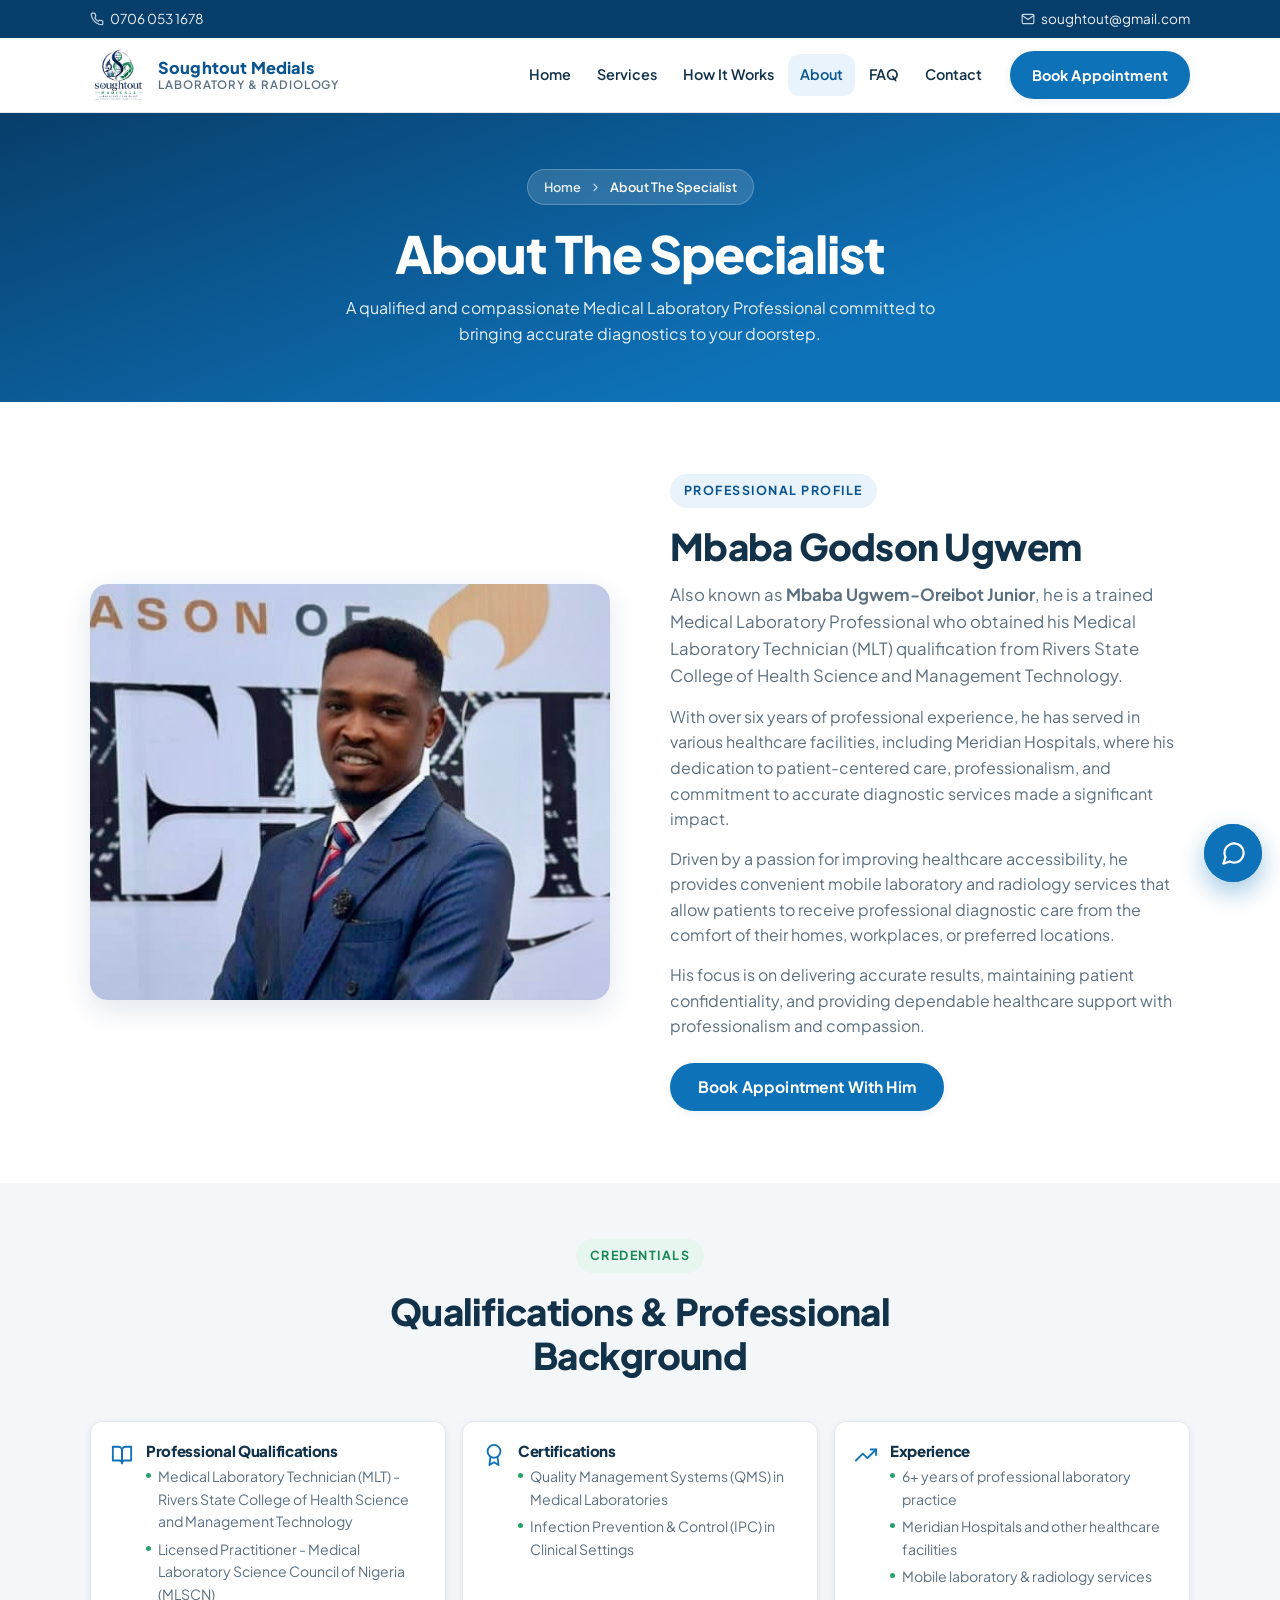
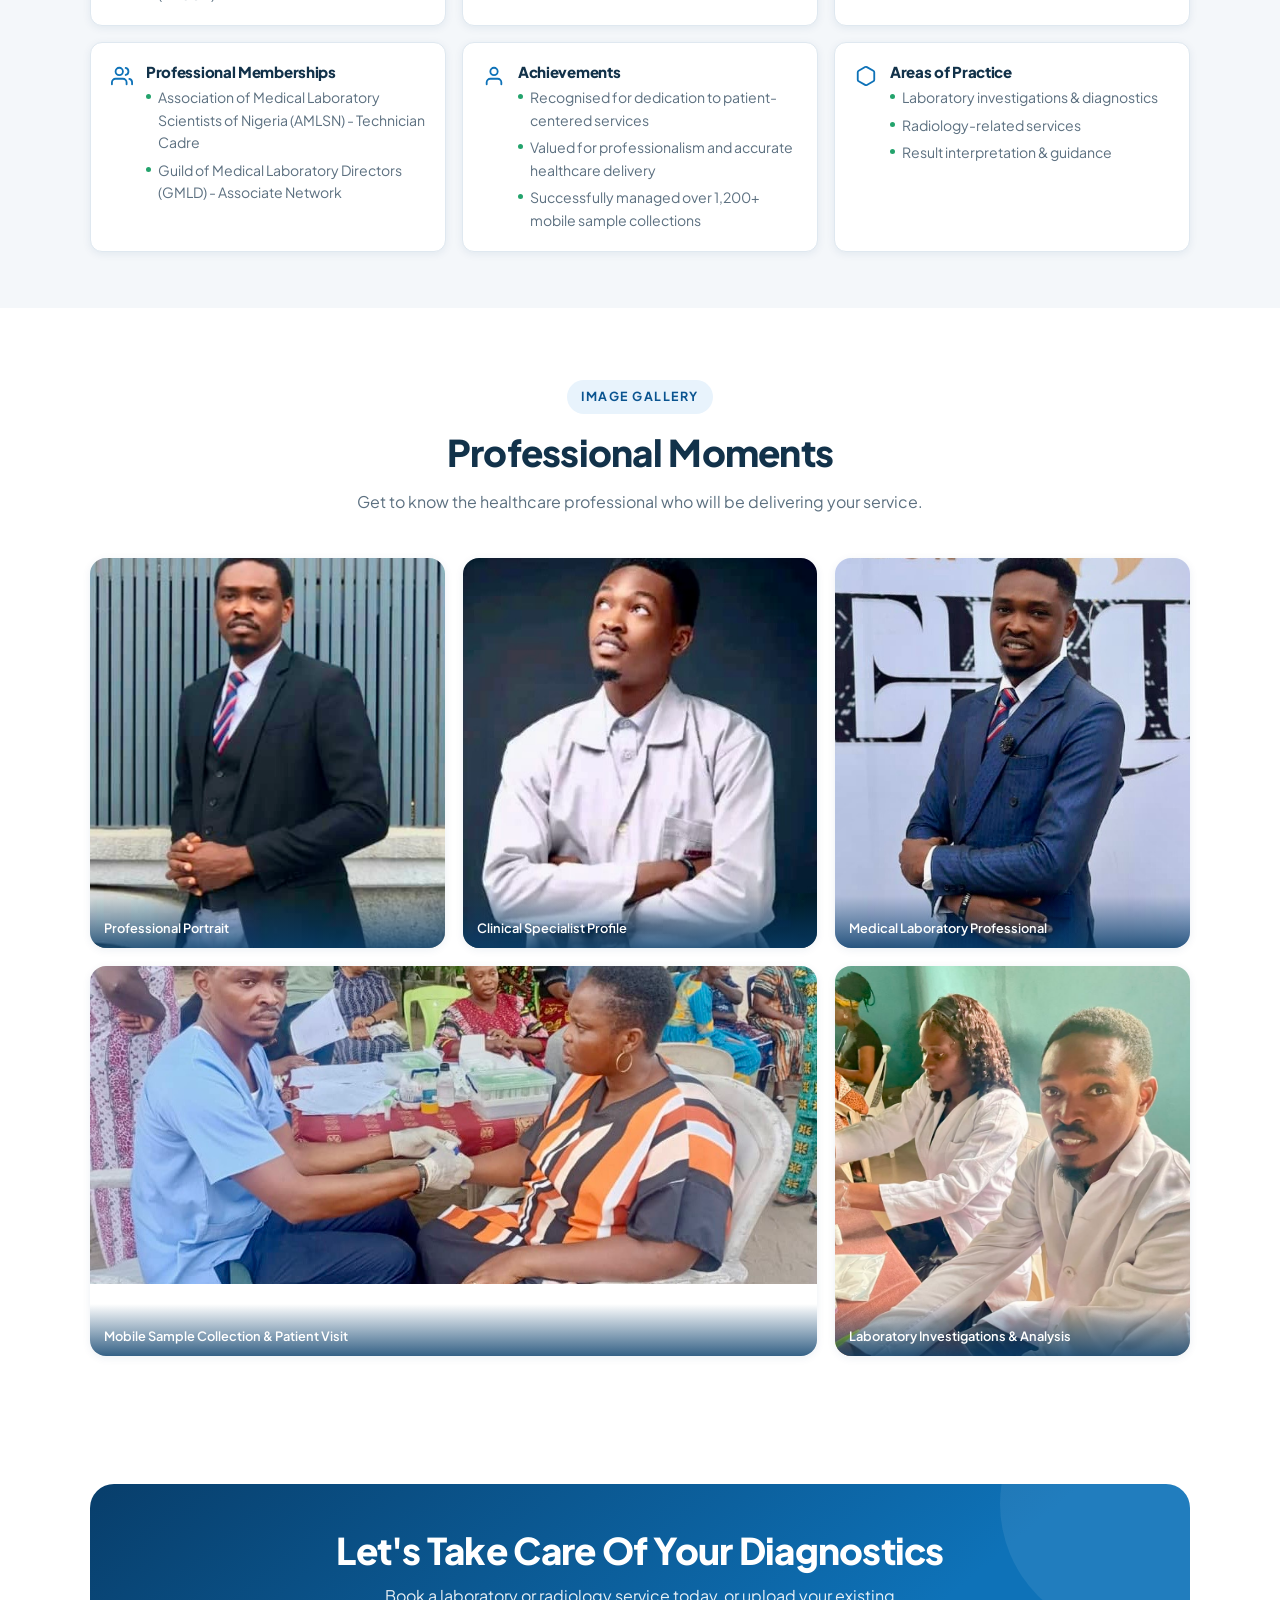
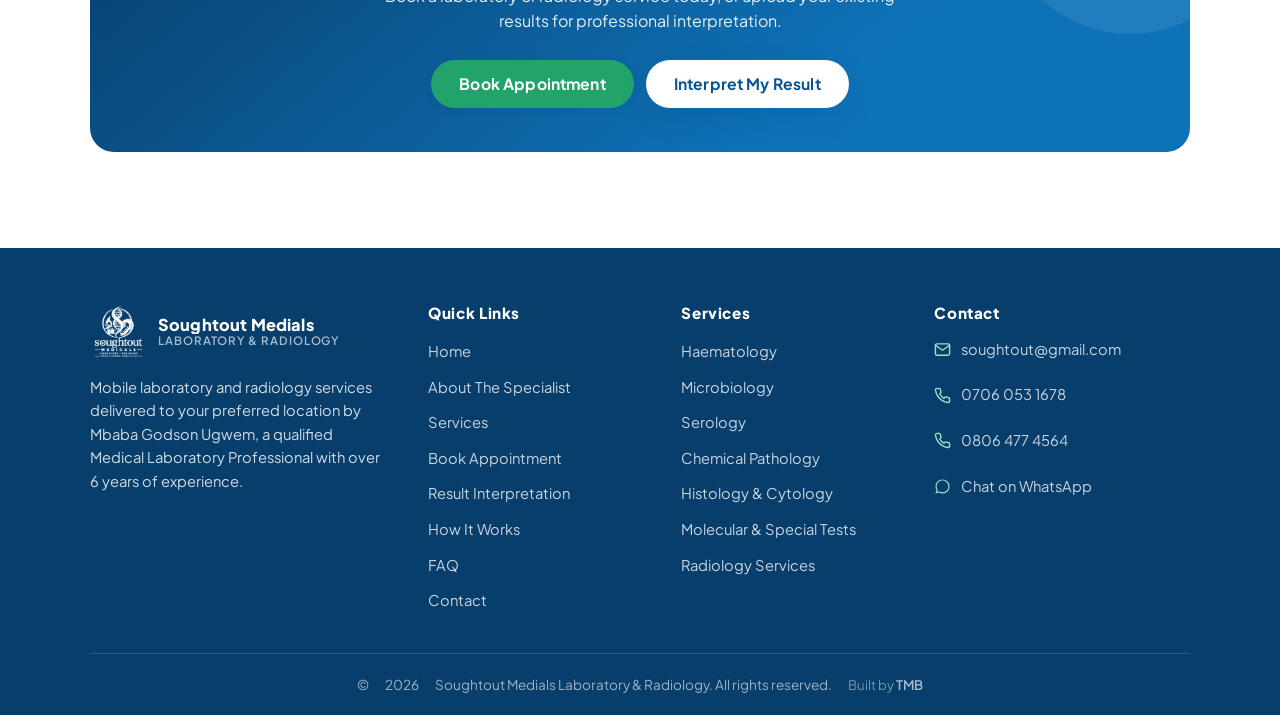
==== commit 0cdd370d: "Rename CTA button from Book A Test to Book Appointment across all pages" ====
--- a/about.html
+++ b/about.html
@@ -54,7 +54,7 @@
           <li><a href="faq.html">FAQ</a></li>
           <li><a href="contact.html">Contact</a></li>
         </ul>
-        <a href="book.html" class="btn btn-primary nav-cta">Book A Test</a>
+        <a href="book.html" class="btn btn-primary nav-cta">Book Appointment</a>
       </nav>
     </div>
   </header>
@@ -83,7 +83,7 @@
           <p style="color:var(--text-soft);margin-bottom:14px">Driven by a passion for improving healthcare accessibility, he provides convenient mobile laboratory and radiology services that allow patients to receive professional diagnostic care from the comfort of their homes, workplaces, or preferred locations.</p>
           <p style="color:var(--text-soft)">His focus is on delivering accurate results, maintaining patient confidentiality, and providing dependable healthcare support with professionalism and compassion.</p>
           <div class="mt-24">
-            <a href="book.html" class="btn btn-primary">Book A Test With Him</a>
+            <a href="book.html" class="btn btn-primary">Book Appointment With Him</a>
           </div>
         </div>
       </div>
@@ -204,7 +204,7 @@
           <h2>Let's Take Care Of Your Diagnostics</h2>
           <p>Book a laboratory or radiology service today, or upload your existing results for professional interpretation.</p>
           <div class="btn-row">
-            <a href="book.html" class="btn btn-green">Book A Test</a>
+            <a href="book.html" class="btn btn-green">Book Appointment</a>
             <a href="interpretation.html" class="btn btn-white">Interpret My Result</a>
           </div>
         </div>
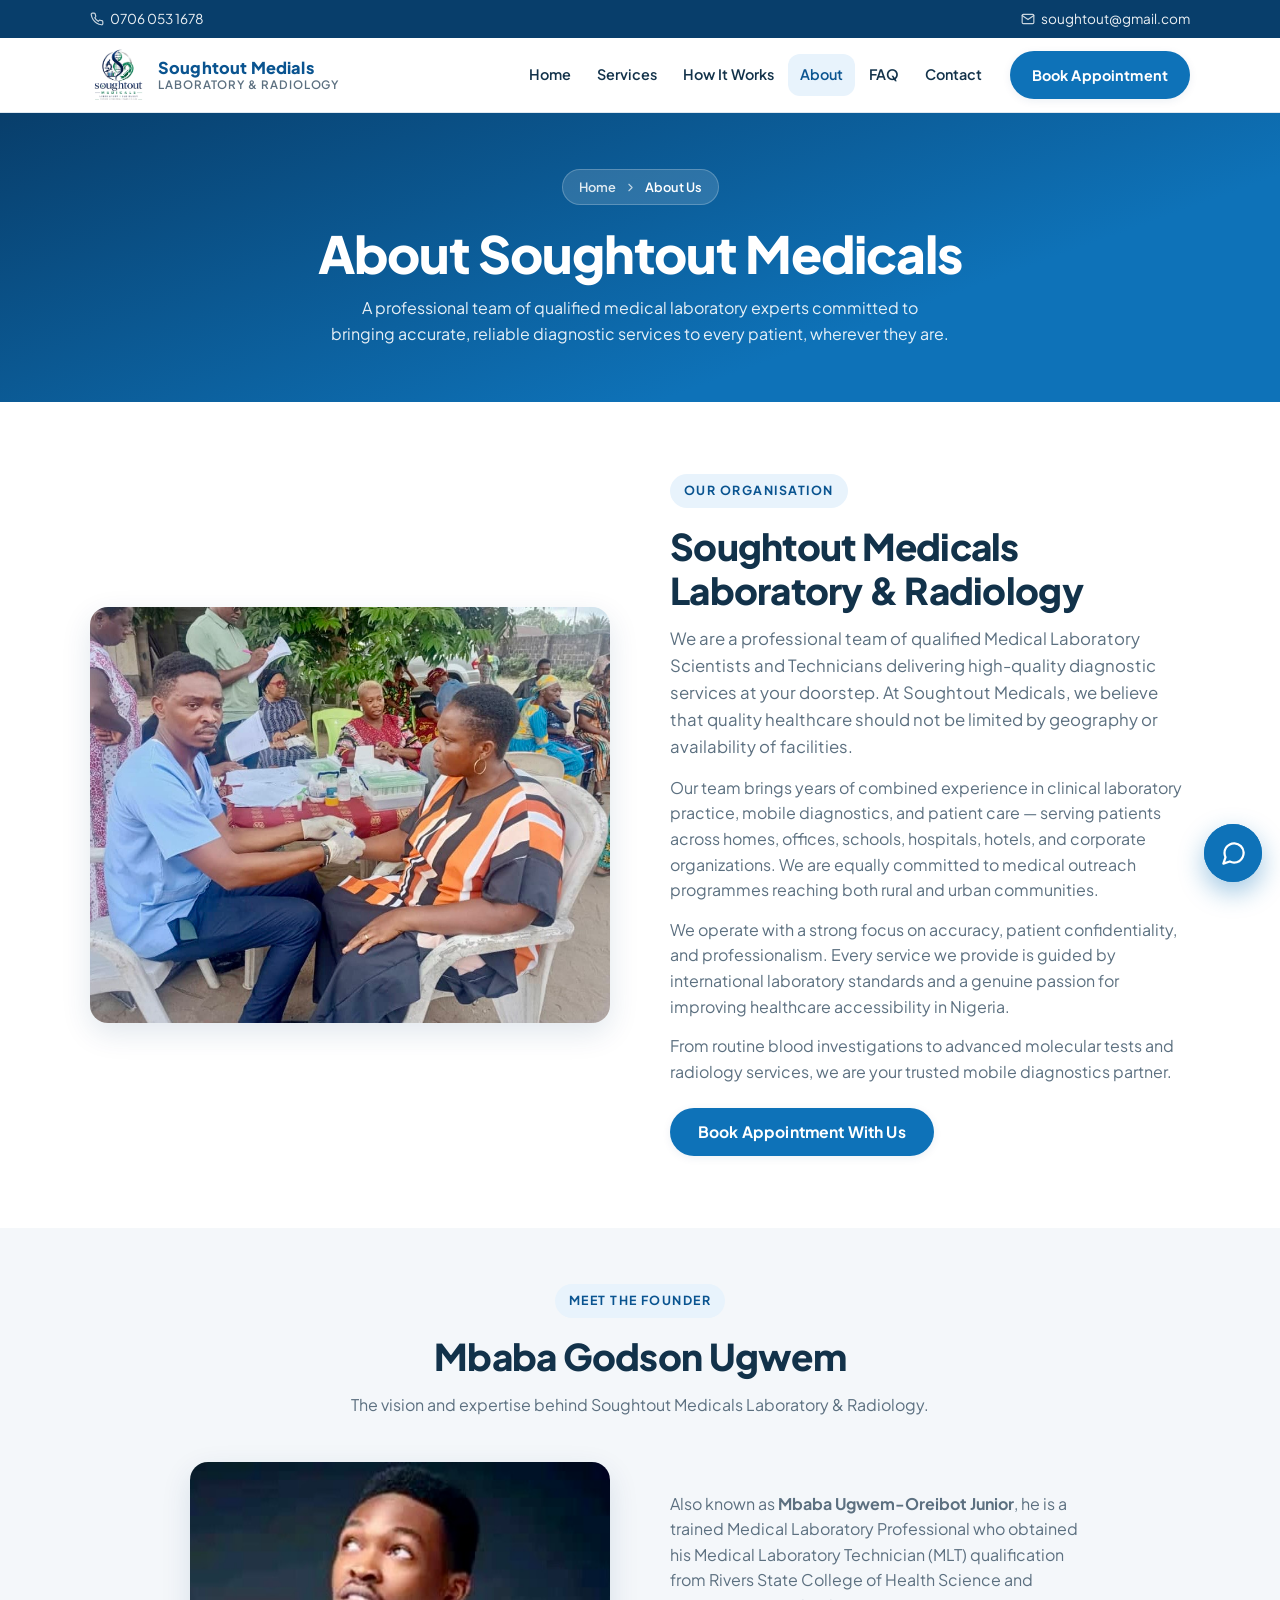
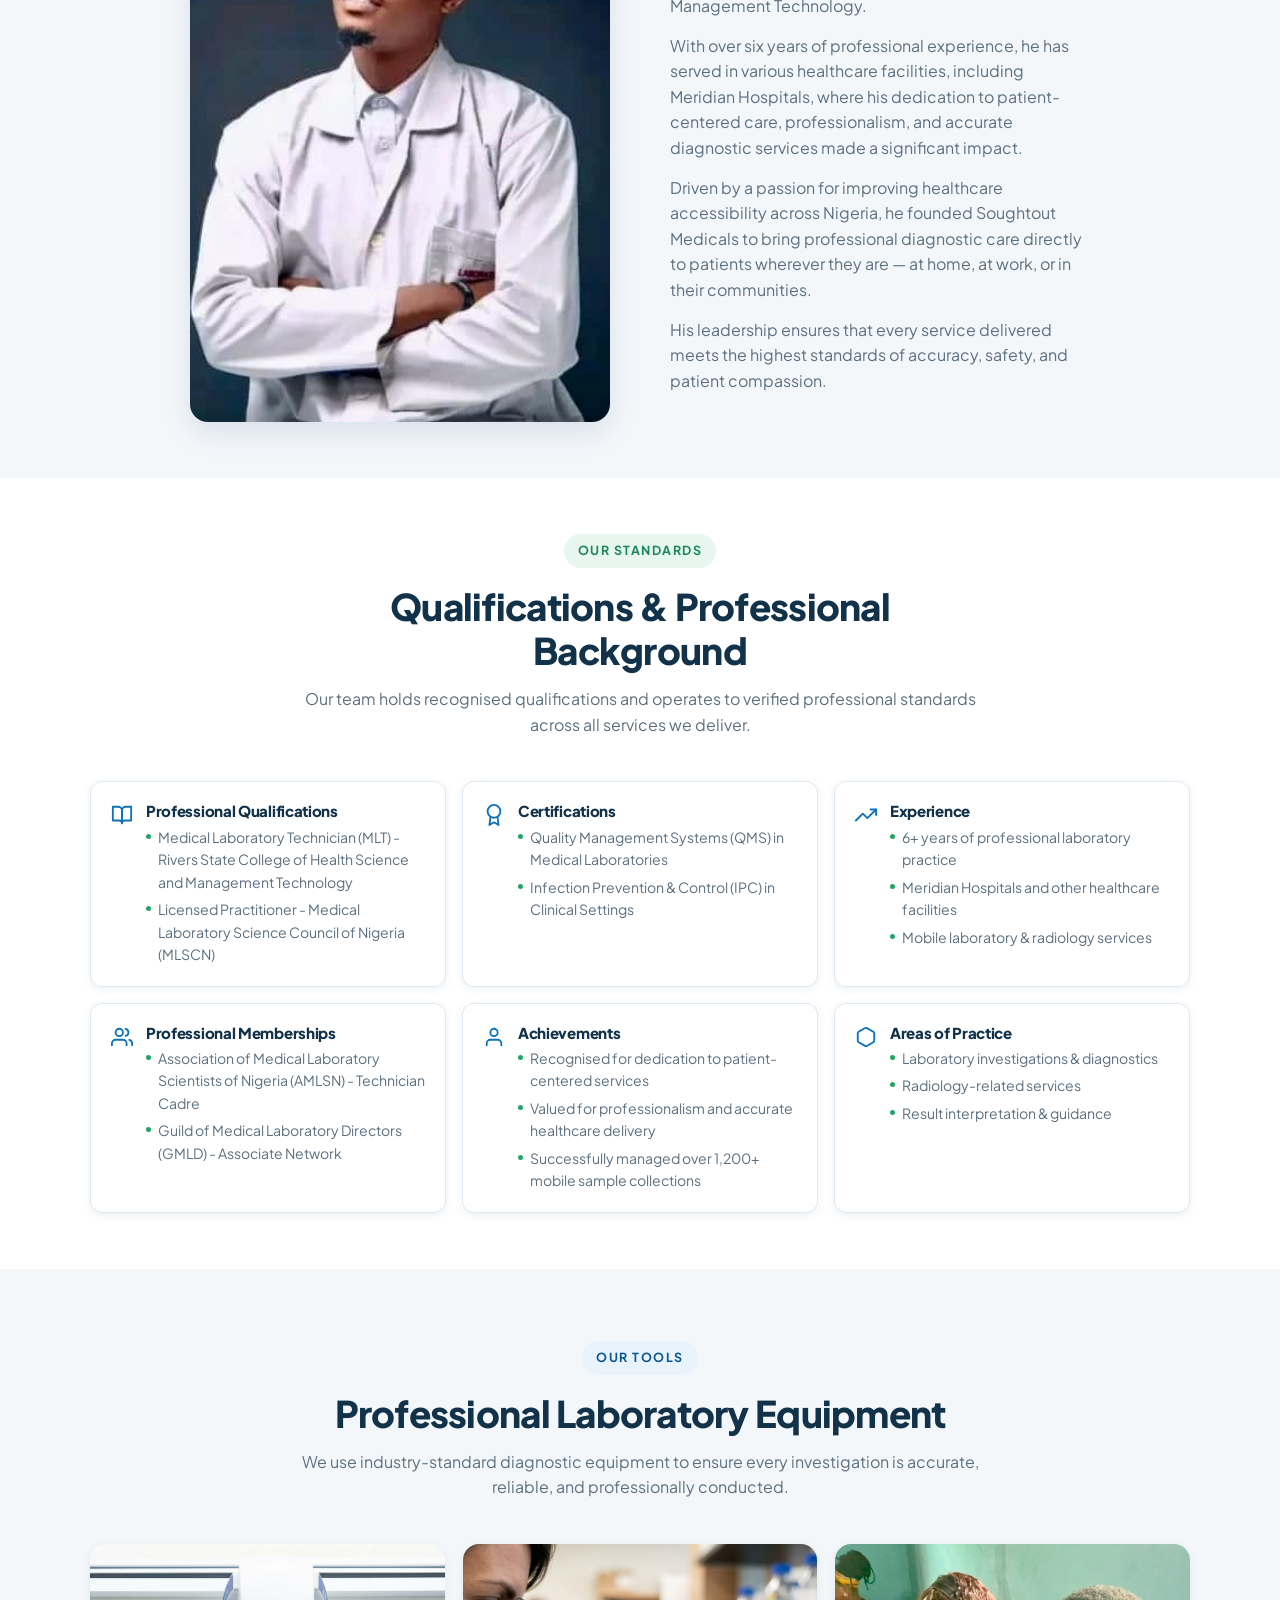
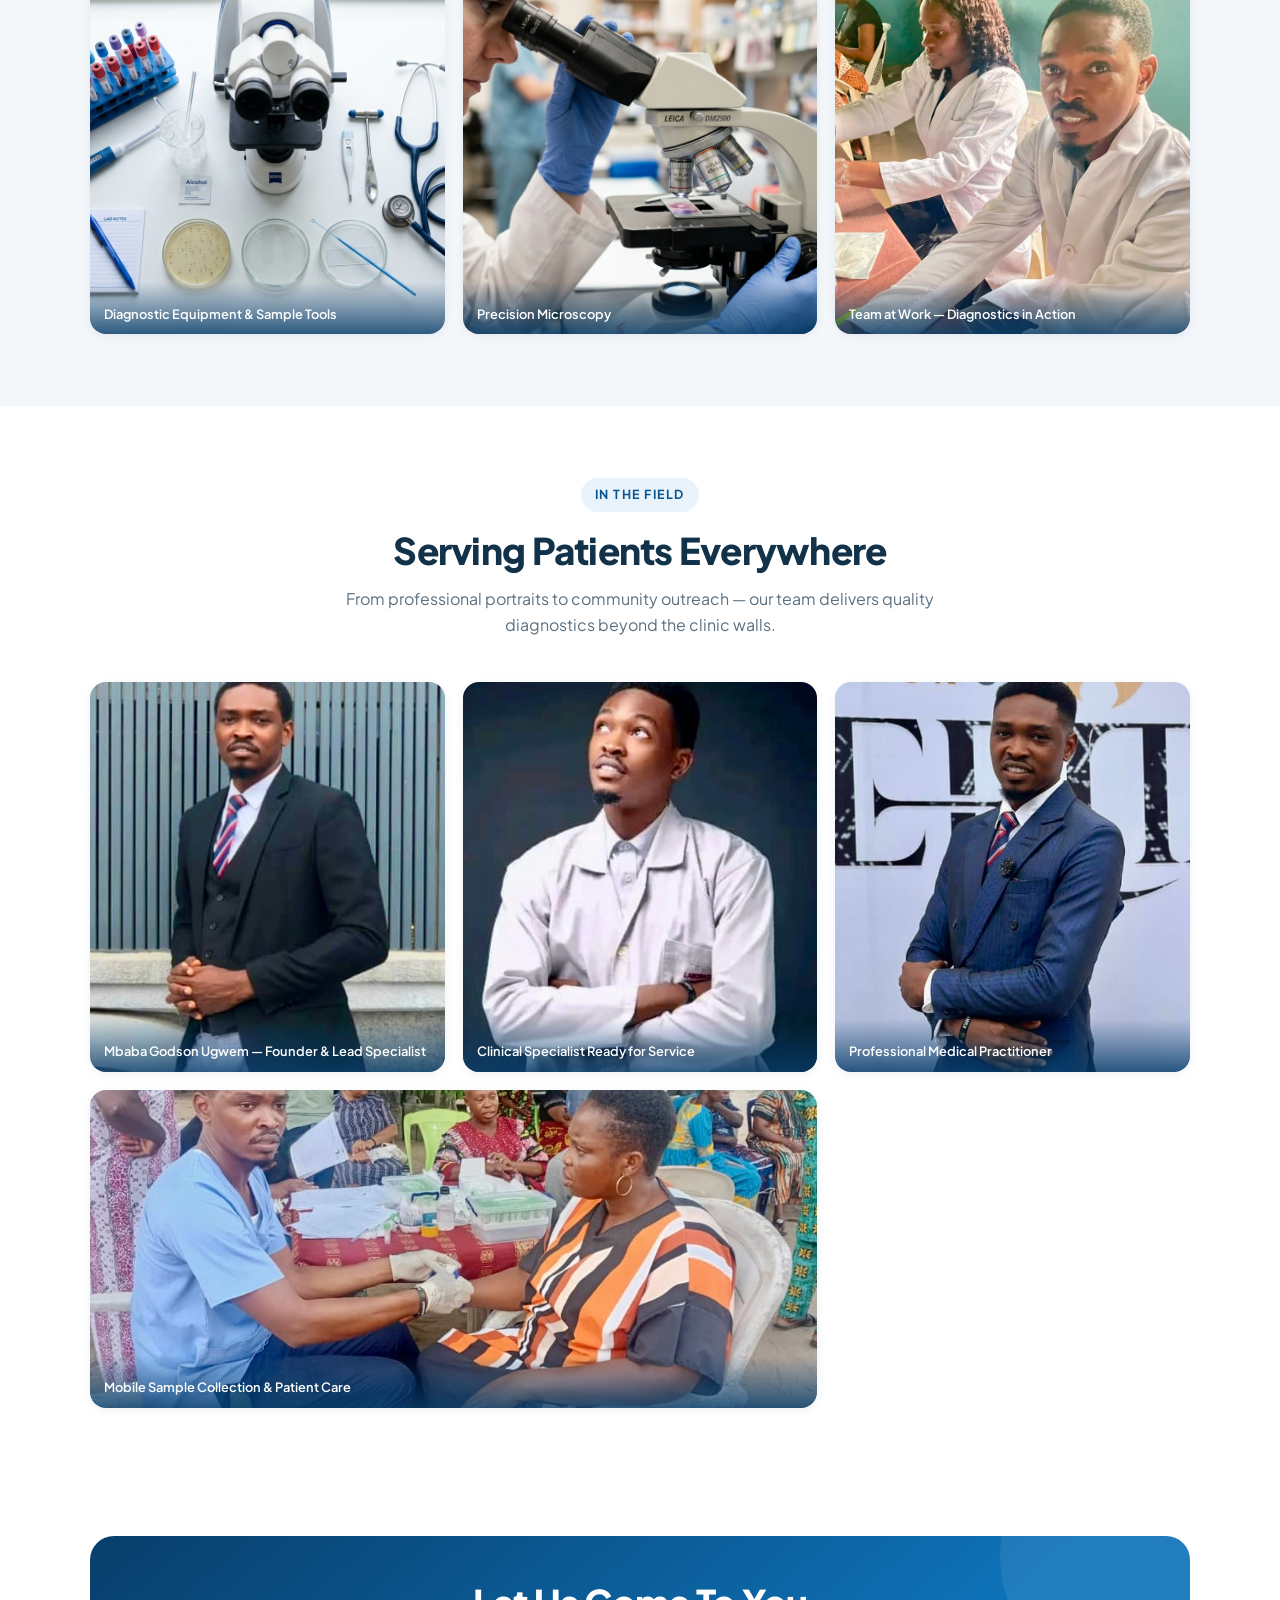
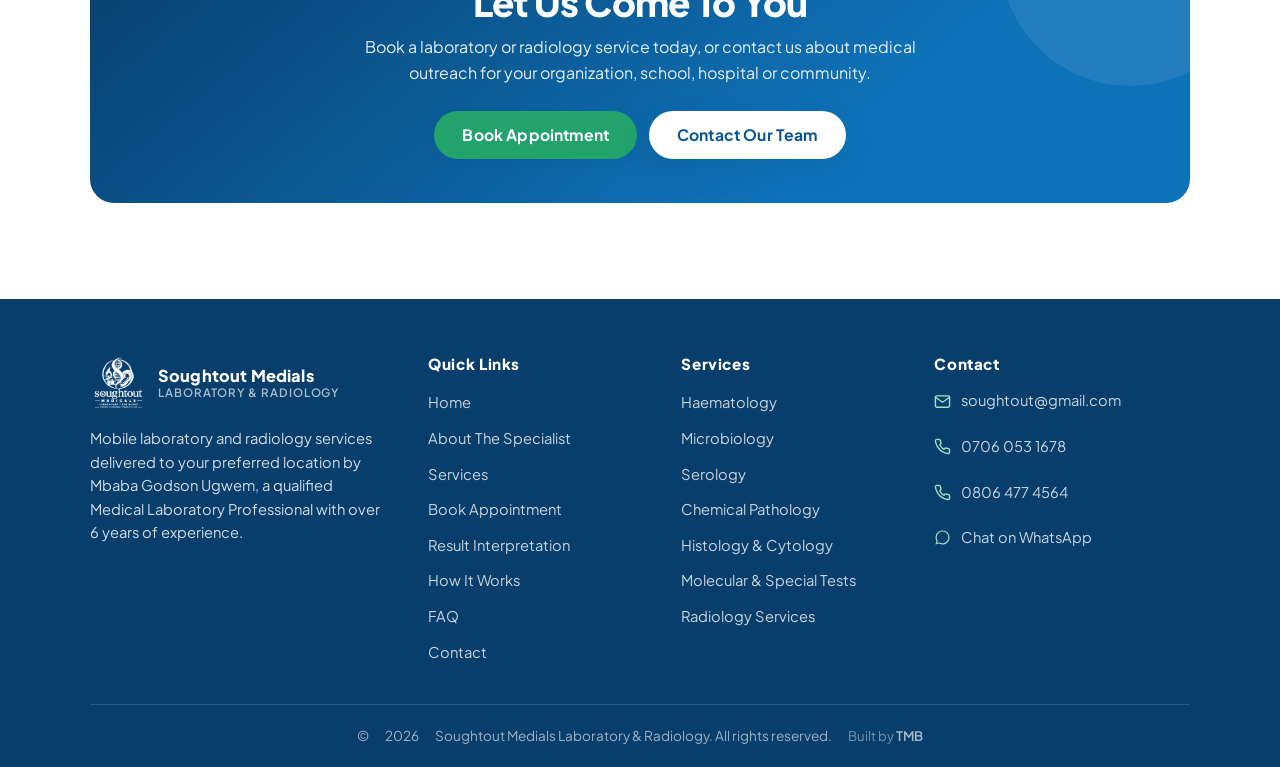
==== commit 7b7bde5b: "Shift to team/org branding: team bio, founder section, lab equipment images, outreach mention, we/us" ====
--- a/about.html
+++ b/about.html
@@ -63,38 +63,61 @@
     <!-- ===================== PAGE HERO ===================== -->
     <section class="page-hero">
       <div class="container">
-        <span class="breadcrumb"><a href="index.html">Home</a> <svg viewBox="0 0 24 24" fill="none" stroke="currentColor" stroke-width="2" stroke-linecap="round" stroke-linejoin="round"><polyline points="9 18 15 12 9 6"/></svg> About The Specialist</span>
-        <h1>About The Specialist</h1>
-        <p>A qualified and compassionate Medical Laboratory Professional committed to bringing accurate diagnostics to your doorstep.</p>
-      </div>
-    </section>
-
-    <!-- ===================== PROFILE ===================== -->
+        <span class="breadcrumb"><a href="index.html">Home</a> <svg viewBox="0 0 24 24" fill="none" stroke="currentColor" stroke-width="2" stroke-linecap="round" stroke-linejoin="round"><polyline points="9 18 15 12 9 6"/></svg> About Us</span>
+        <h1>About Soughtout Medicals</h1>
+        <p>A professional team of qualified medical laboratory experts committed to bringing accurate, reliable diagnostic services to every patient, wherever they are.</p>
+      </div>
+    </section>
+
+    <!-- ===================== TEAM BIO ===================== -->
     <section class="section">
       <div class="container split">
         <div class="reveal">
-          <img src="images/image_3.jpeg" alt="Mbaba Godson Ugwem, Medical Laboratory Professional" class="split-img">
+          <img src="images/image_4.jpeg" alt="Soughtout Medicals team providing mobile sample collection services" class="split-img">
         </div>
         <div class="reveal">
-          <span class="eyebrow">Professional Profile</span>
+          <span class="eyebrow">Our Organisation</span>
+          <h2>Soughtout Medicals Laboratory &amp; Radiology</h2>
+          <p class="lead" style="margin-bottom:14px">We are a professional team of qualified Medical Laboratory Scientists and Technicians delivering high-quality diagnostic services at your doorstep. At Soughtout Medicals, we believe that quality healthcare should not be limited by geography or availability of facilities.</p>
+          <p style="color:var(--text-soft);margin-bottom:14px">Our team brings years of combined experience in clinical laboratory practice, mobile diagnostics, and patient care — serving patients across homes, offices, schools, hospitals, hotels, and corporate organizations. We are equally committed to medical outreach programmes reaching both rural and urban communities.</p>
+          <p style="color:var(--text-soft);margin-bottom:14px">We operate with a strong focus on accuracy, patient confidentiality, and professionalism. Every service we provide is guided by international laboratory standards and a genuine passion for improving healthcare accessibility in Nigeria.</p>
+          <p style="color:var(--text-soft)">From routine blood investigations to advanced molecular tests and radiology services, we are your trusted mobile diagnostics partner.</p>
+          <div class="mt-24">
+            <a href="book.html" class="btn btn-primary">Book Appointment With Us</a>
+          </div>
+        </div>
+      </div>
+    </section>
+
+    <!-- ===================== FOUNDER ===================== -->
+    <section class="section section-tight page-bg">
+      <div class="container">
+        <div class="section-head reveal">
+          <span class="eyebrow">Meet The Founder</span>
           <h2>Mbaba Godson Ugwem</h2>
-          <p class="lead" style="margin-bottom:14px">Also known as <strong>Mbaba Ugwem-Oreibot Junior</strong>, he is a trained Medical Laboratory Professional who obtained his Medical Laboratory Technician (MLT) qualification from Rivers State College of Health Science and Management Technology.</p>
-          <p style="color:var(--text-soft);margin-bottom:14px">With over six years of professional experience, he has served in various healthcare facilities, including Meridian Hospitals, where his dedication to patient-centered care, professionalism, and commitment to accurate diagnostic services made a significant impact.</p>
-          <p style="color:var(--text-soft);margin-bottom:14px">Driven by a passion for improving healthcare accessibility, he provides convenient mobile laboratory and radiology services that allow patients to receive professional diagnostic care from the comfort of their homes, workplaces, or preferred locations.</p>
-          <p style="color:var(--text-soft)">His focus is on delivering accurate results, maintaining patient confidentiality, and providing dependable healthcare support with professionalism and compassion.</p>
-          <div class="mt-24">
-            <a href="book.html" class="btn btn-primary">Book Appointment With Him</a>
+          <p>The vision and expertise behind Soughtout Medicals Laboratory &amp; Radiology.</p>
+        </div>
+        <div class="container split" style="max-width:900px;margin:0 auto;padding:0">
+          <div class="reveal">
+            <img src="images/image_2.jpeg" alt="Mbaba Godson Ugwem, Founder of Soughtout Medicals" class="split-img" style="aspect-ratio:3/4">
           </div>
+          <div class="reveal">
+            <p style="color:var(--text-soft);margin-bottom:14px">Also known as <strong>Mbaba Ugwem-Oreibot Junior</strong>, he is a trained Medical Laboratory Professional who obtained his Medical Laboratory Technician (MLT) qualification from Rivers State College of Health Science and Management Technology.</p>
+            <p style="color:var(--text-soft);margin-bottom:14px">With over six years of professional experience, he has served in various healthcare facilities, including Meridian Hospitals, where his dedication to patient-centered care, professionalism, and accurate diagnostic services made a significant impact.</p>
+            <p style="color:var(--text-soft);margin-bottom:14px">Driven by a passion for improving healthcare accessibility across Nigeria, he founded Soughtout Medicals to bring professional diagnostic care directly to patients wherever they are — at home, at work, or in their communities.</p>
+            <p style="color:var(--text-soft)">His leadership ensures that every service delivered meets the highest standards of accuracy, safety, and patient compassion.</p>
+          </div>
         </div>
       </div>
     </section>
 
     <!-- ===================== CREDENTIALS ===================== -->
-    <section class="section section-tight page-bg">
+    <section class="section section-tight">
       <div class="container">
         <div class="section-head reveal">
-          <span class="eyebrow eyebrow--green">Credentials</span>
+          <span class="eyebrow eyebrow--green">Our Standards</span>
           <h2>Qualifications &amp; Professional Background</h2>
+          <p>Our team holds recognised qualifications and operates to verified professional standards across all services we deliver.</p>
         </div>
         <div class="cred-grid">
           <article class="cred-card reveal">
@@ -164,34 +187,55 @@
       </div>
     </section>
 
+    <!-- ===================== LAB EQUIPMENT ===================== -->
+    <section class="section page-bg">
+      <div class="container">
+        <div class="section-head reveal">
+          <span class="eyebrow">Our Tools</span>
+          <h2>Professional Laboratory Equipment</h2>
+          <p>We use industry-standard diagnostic equipment to ensure every investigation is accurate, reliable, and professionally conducted.</p>
+        </div>
+        <div class="gallery">
+          <figure class="reveal">
+            <img src="images/lab_equipment.jpg" alt="Professional medical laboratory equipment including blood sample tubes, petri dishes and diagnostic tools" loading="lazy">
+            <figcaption>Diagnostic Equipment &amp; Sample Tools</figcaption>
+          </figure>
+          <figure class="reveal">
+            <img src="images/microscope.jpg" alt="Laboratory microscope used for clinical investigations" loading="lazy">
+            <figcaption>Precision Microscopy</figcaption>
+          </figure>
+          <figure class="reveal">
+            <img src="images/image_5.jpeg" alt="Soughtout Medicals team at work during diagnostic service" loading="lazy">
+            <figcaption>Team at Work — Diagnostics in Action</figcaption>
+          </figure>
+        </div>
+      </div>
+    </section>
+
     <!-- ===================== GALLERY ===================== -->
     <section class="section">
       <div class="container">
         <div class="section-head reveal">
-          <span class="eyebrow">Image Gallery</span>
-          <h2>Professional Moments</h2>
-          <p>Get to know the healthcare professional who will be delivering your service.</p>
+          <span class="eyebrow">In The Field</span>
+          <h2>Serving Patients Everywhere</h2>
+          <p>From professional portraits to community outreach — our team delivers quality diagnostics beyond the clinic walls.</p>
         </div>
         <div class="gallery">
           <figure class="reveal">
-            <img src="images/image_1.jpeg" alt="Mbaba Godson Ugwem, Medical Laboratory Professional" loading="lazy">
-            <figcaption>Professional Portrait</figcaption>
-          </figure>
-          <figure class="reveal">
-            <img src="images/image_2.jpeg" alt="Mbaba Godson Ugwem, Specialist Profile" loading="lazy">
-            <figcaption>Clinical Specialist Profile</figcaption>
-          </figure>
-          <figure class="reveal">
-            <img src="images/image_3.jpeg" alt="Mbaba Godson Ugwem, Medical Laboratory Professional" loading="lazy">
-            <figcaption>Medical Laboratory Professional</figcaption>
-          </figure>
-          <figure class="reveal">
-            <img src="images/image_4.jpeg" alt="Mbaba Godson Ugwem during mobile sample collection" loading="lazy">
-            <figcaption>Mobile Sample Collection &amp; Patient Visit</figcaption>
-          </figure>
-          <figure class="reveal">
-            <img src="images/image_5.jpeg" alt="Mbaba Godson Ugwem analyzing samples" loading="lazy">
-            <figcaption>Laboratory Investigations &amp; Analysis</figcaption>
+            <img src="images/image_1.jpeg" alt="Mbaba Godson Ugwem, Founder of Soughtout Medicals" loading="lazy">
+            <figcaption>Mbaba Godson Ugwem — Founder &amp; Lead Specialist</figcaption>
+          </figure>
+          <figure class="reveal">
+            <img src="images/image_2.jpeg" alt="Mbaba Godson Ugwem in lab coat" loading="lazy">
+            <figcaption>Clinical Specialist Ready for Service</figcaption>
+          </figure>
+          <figure class="reveal">
+            <img src="images/image_3.jpeg" alt="Mbaba Godson Ugwem, Medical Professional" loading="lazy">
+            <figcaption>Professional Medical Practitioner</figcaption>
+          </figure>
+          <figure class="reveal">
+            <img src="images/image_4.jpeg" alt="Soughtout Medicals team providing blood sample collection at patient location" loading="lazy">
+            <figcaption>Mobile Sample Collection &amp; Patient Care</figcaption>
           </figure>
         </div>
       </div>
@@ -201,11 +245,11 @@
     <section class="section section-tight">
       <div class="container">
         <div class="cta-banner reveal">
-          <h2>Let's Take Care Of Your Diagnostics</h2>
-          <p>Book a laboratory or radiology service today, or upload your existing results for professional interpretation.</p>
+          <h2>Let Us Come To You</h2>
+          <p>Book a laboratory or radiology service today, or contact us about medical outreach for your organization, school, hospital or community.</p>
           <div class="btn-row">
             <a href="book.html" class="btn btn-green">Book Appointment</a>
-            <a href="interpretation.html" class="btn btn-white">Interpret My Result</a>
+            <a href="contact.html" class="btn btn-white">Contact Our Team</a>
           </div>
         </div>
       </div>
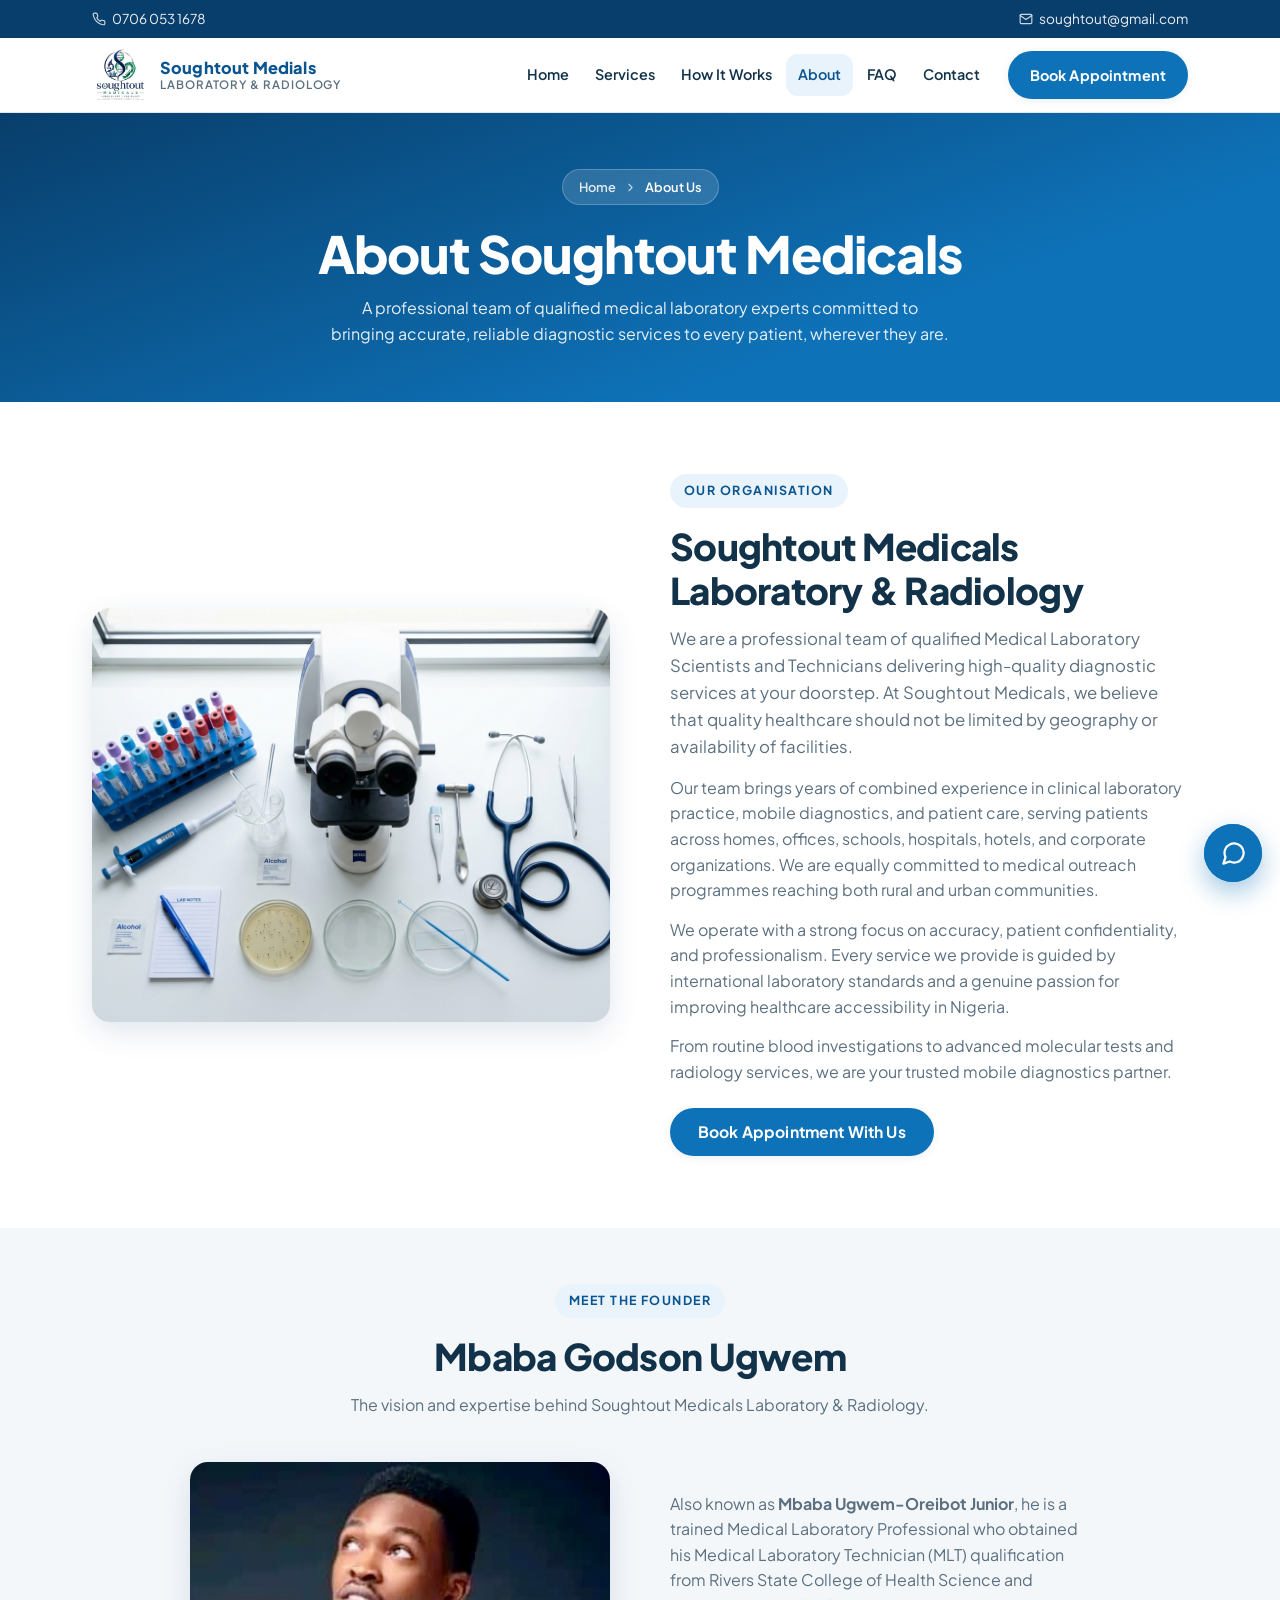
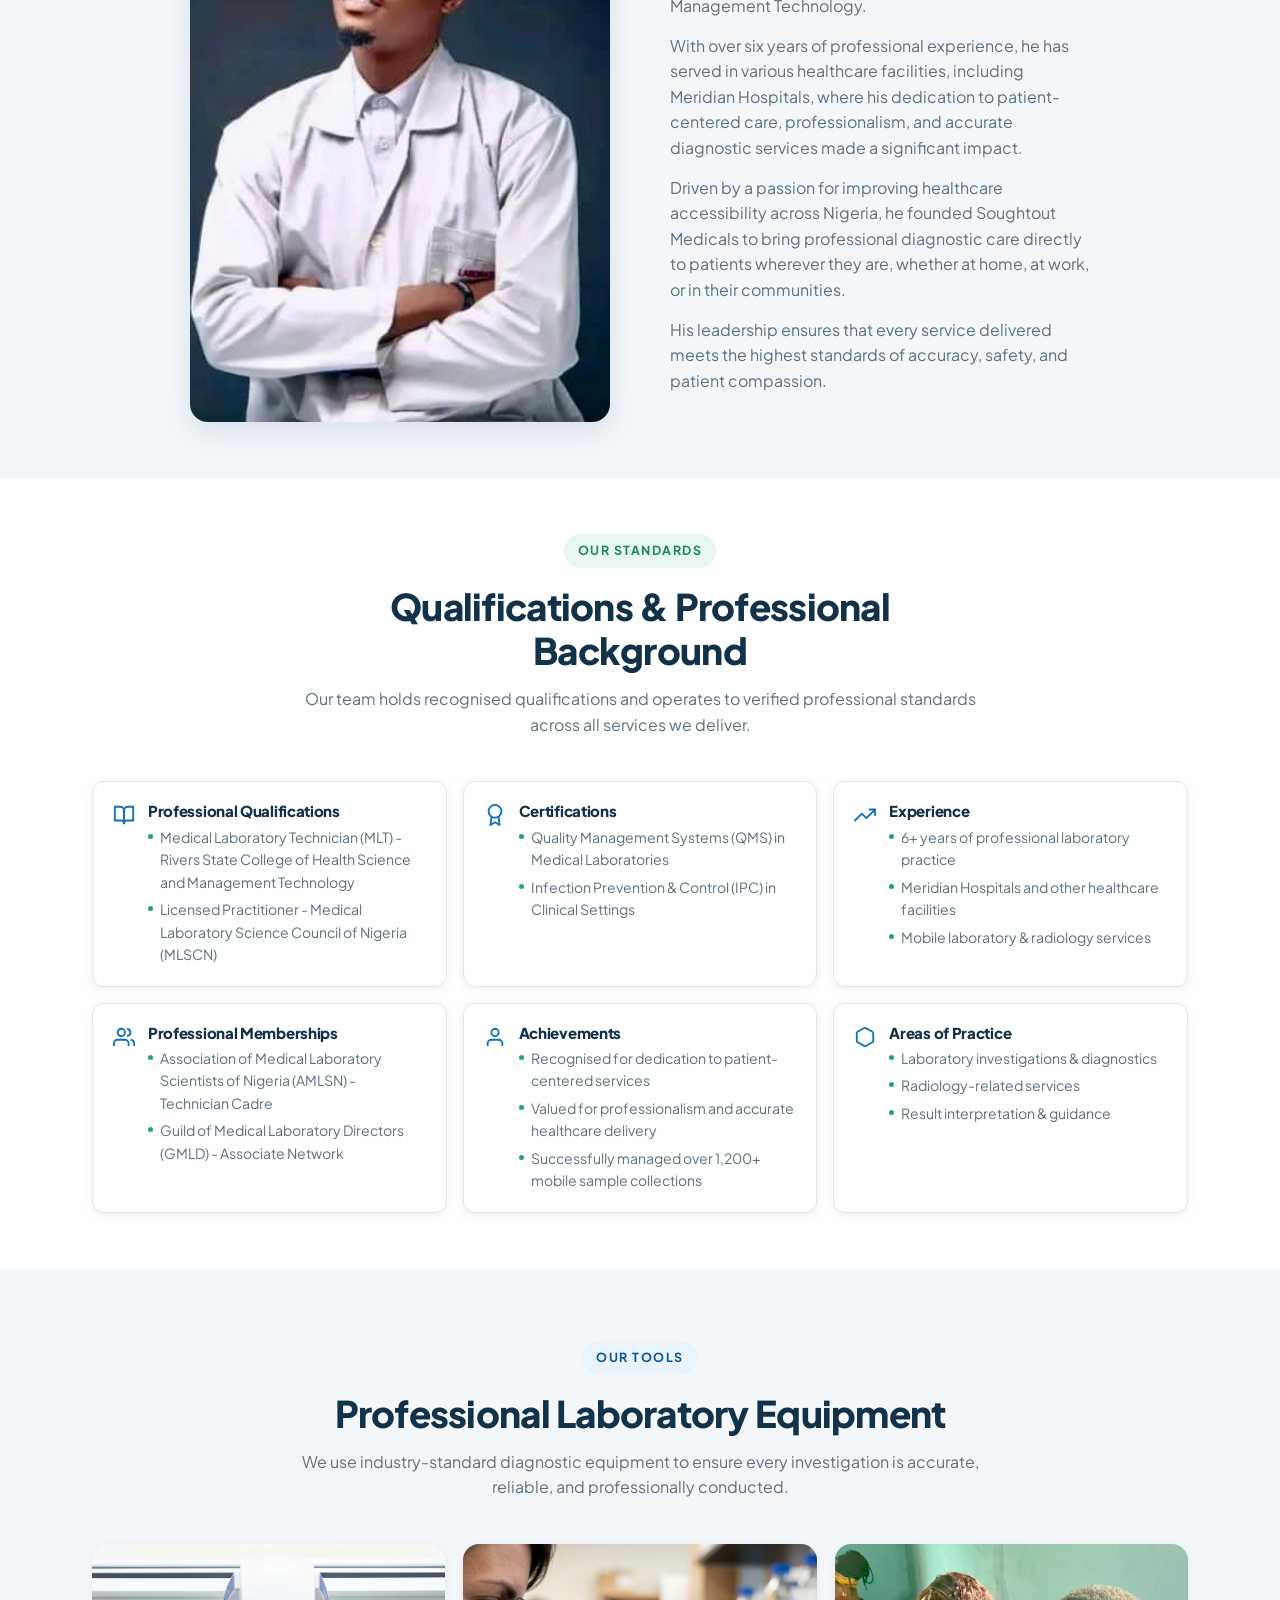
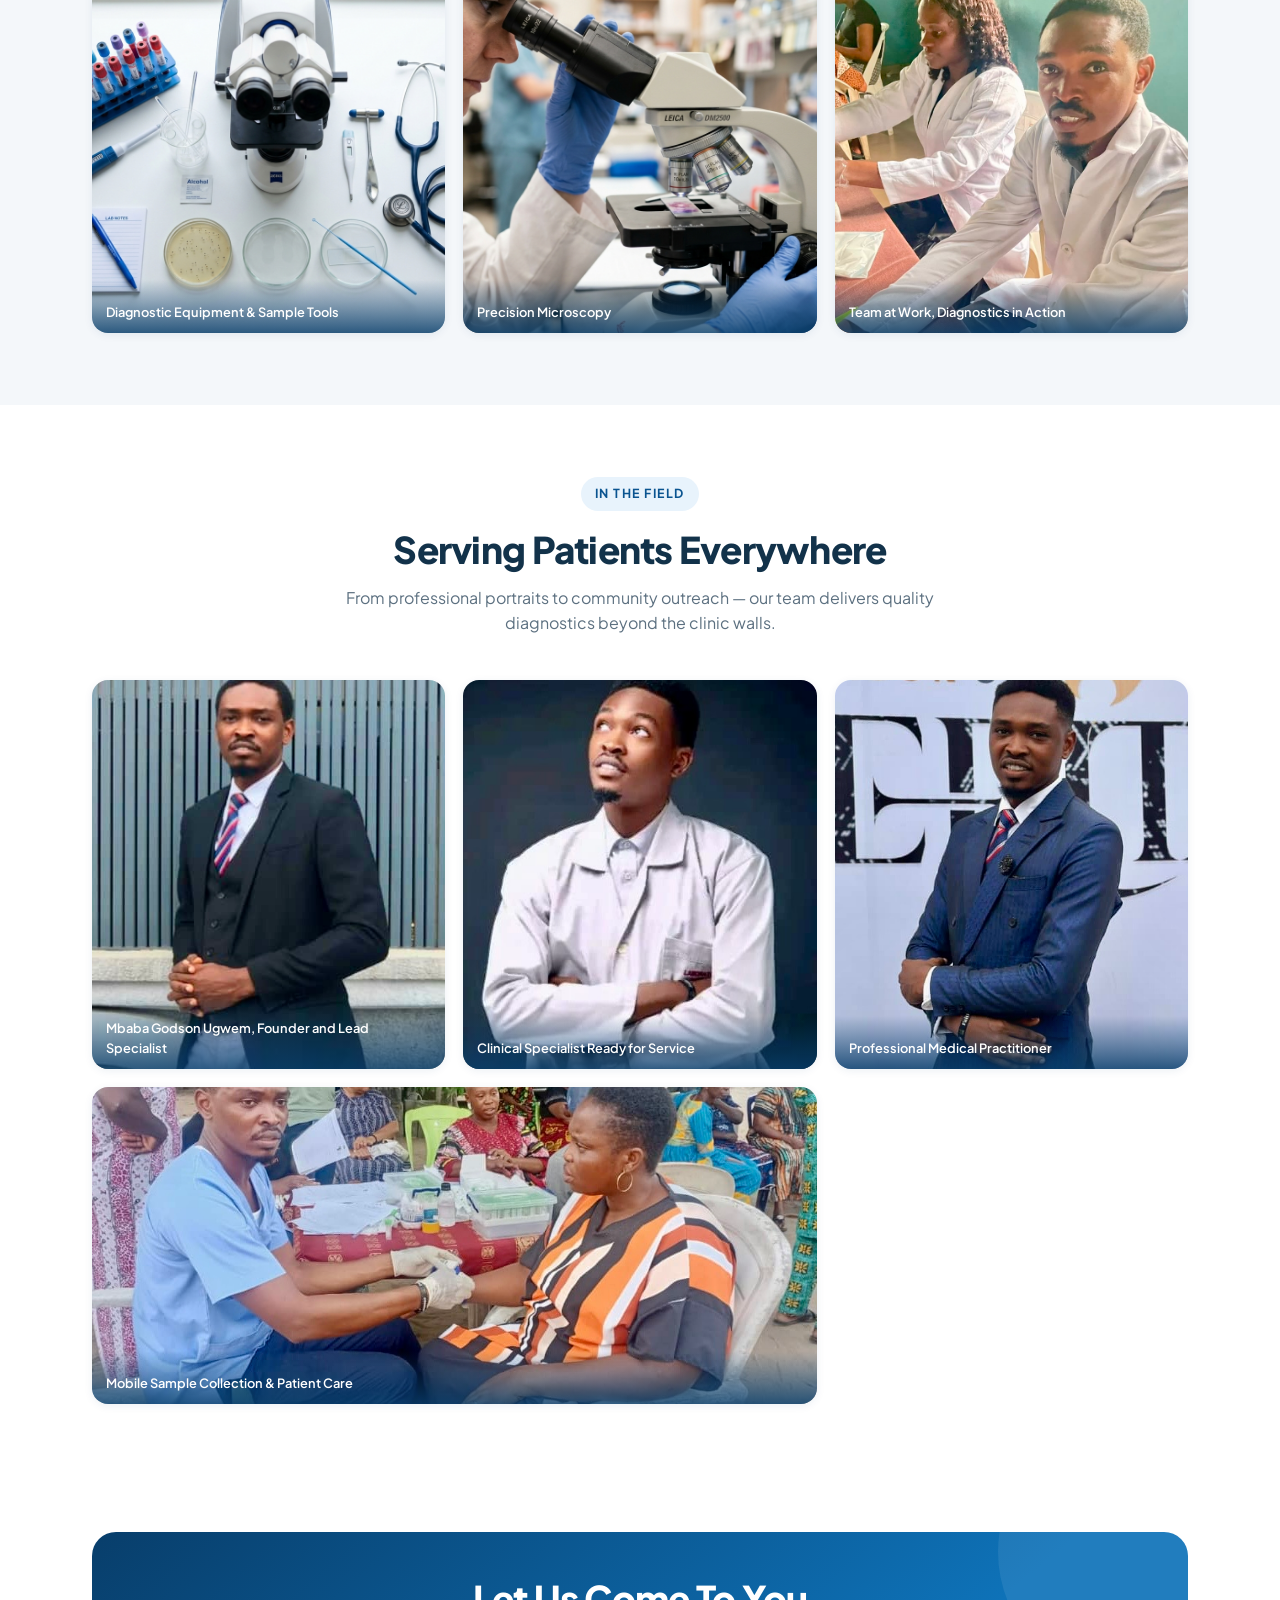
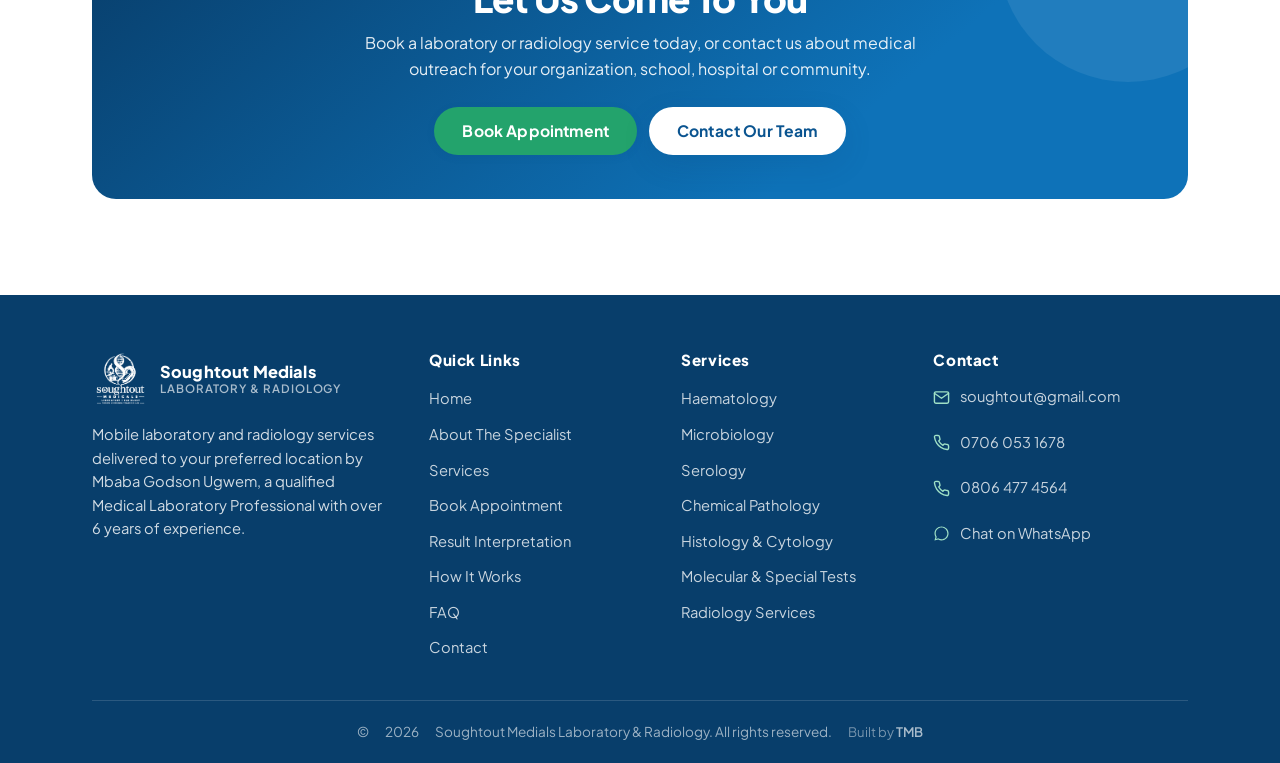
==== commit 263ca26d: "Mobile responsiveness: sticky header z-index fix, backdrop below header, hero padding, footer 2-col " ====
--- a/about.html
+++ b/about.html
@@ -73,13 +73,13 @@
     <section class="section">
       <div class="container split">
         <div class="reveal">
-          <img src="images/image_4.jpeg" alt="Soughtout Medicals team providing mobile sample collection services" class="split-img">
+          <img src="images/lab_equipment.jpg" alt="Professional medical laboratory equipment used by Soughtout Medicals" class="split-img">
         </div>
         <div class="reveal">
           <span class="eyebrow">Our Organisation</span>
           <h2>Soughtout Medicals Laboratory &amp; Radiology</h2>
           <p class="lead" style="margin-bottom:14px">We are a professional team of qualified Medical Laboratory Scientists and Technicians delivering high-quality diagnostic services at your doorstep. At Soughtout Medicals, we believe that quality healthcare should not be limited by geography or availability of facilities.</p>
-          <p style="color:var(--text-soft);margin-bottom:14px">Our team brings years of combined experience in clinical laboratory practice, mobile diagnostics, and patient care — serving patients across homes, offices, schools, hospitals, hotels, and corporate organizations. We are equally committed to medical outreach programmes reaching both rural and urban communities.</p>
+          <p style="color:var(--text-soft);margin-bottom:14px">Our team brings years of combined experience in clinical laboratory practice, mobile diagnostics, and patient care, serving patients across homes, offices, schools, hospitals, hotels, and corporate organizations. We are equally committed to medical outreach programmes reaching both rural and urban communities.</p>
           <p style="color:var(--text-soft);margin-bottom:14px">We operate with a strong focus on accuracy, patient confidentiality, and professionalism. Every service we provide is guided by international laboratory standards and a genuine passion for improving healthcare accessibility in Nigeria.</p>
           <p style="color:var(--text-soft)">From routine blood investigations to advanced molecular tests and radiology services, we are your trusted mobile diagnostics partner.</p>
           <div class="mt-24">
@@ -104,7 +104,7 @@
           <div class="reveal">
             <p style="color:var(--text-soft);margin-bottom:14px">Also known as <strong>Mbaba Ugwem-Oreibot Junior</strong>, he is a trained Medical Laboratory Professional who obtained his Medical Laboratory Technician (MLT) qualification from Rivers State College of Health Science and Management Technology.</p>
             <p style="color:var(--text-soft);margin-bottom:14px">With over six years of professional experience, he has served in various healthcare facilities, including Meridian Hospitals, where his dedication to patient-centered care, professionalism, and accurate diagnostic services made a significant impact.</p>
-            <p style="color:var(--text-soft);margin-bottom:14px">Driven by a passion for improving healthcare accessibility across Nigeria, he founded Soughtout Medicals to bring professional diagnostic care directly to patients wherever they are — at home, at work, or in their communities.</p>
+            <p style="color:var(--text-soft);margin-bottom:14px">Driven by a passion for improving healthcare accessibility across Nigeria, he founded Soughtout Medicals to bring professional diagnostic care directly to patients wherever they are, whether at home, at work, or in their communities.</p>
             <p style="color:var(--text-soft)">His leadership ensures that every service delivered meets the highest standards of accuracy, safety, and patient compassion.</p>
           </div>
         </div>
@@ -206,7 +206,7 @@
           </figure>
           <figure class="reveal">
             <img src="images/image_5.jpeg" alt="Soughtout Medicals team at work during diagnostic service" loading="lazy">
-            <figcaption>Team at Work — Diagnostics in Action</figcaption>
+            <figcaption>Team at Work, Diagnostics in Action</figcaption>
           </figure>
         </div>
       </div>
@@ -223,7 +223,7 @@
         <div class="gallery">
           <figure class="reveal">
             <img src="images/image_1.jpeg" alt="Mbaba Godson Ugwem, Founder of Soughtout Medicals" loading="lazy">
-            <figcaption>Mbaba Godson Ugwem — Founder &amp; Lead Specialist</figcaption>
+            <figcaption>Mbaba Godson Ugwem, Founder and Lead Specialist</figcaption>
           </figure>
           <figure class="reveal">
             <img src="images/image_2.jpeg" alt="Mbaba Godson Ugwem in lab coat" loading="lazy">
--- a/css/style.css
+++ b/css/style.css
@@ -82,7 +82,7 @@
   width: 100%;
   max-width: var(--container);
   margin: 0 auto;
-  padding: 0 20px;
+  padding: 0 22px;
 }
 
 /* ==========================================================================
@@ -118,11 +118,21 @@
 }
 
 .section {
-  padding: 72px 0;
+  padding: 56px 0;
 }
 
 .section-tight {
-  padding: 56px 0;
+  padding: 40px 0;
+}
+
+@media (min-width: 768px) {
+  .section {
+    padding: 72px 0;
+  }
+
+  .section-tight {
+    padding: 56px 0;
+  }
 }
 
 .section-head {
@@ -296,7 +306,7 @@
   border-bottom: 1px solid var(--border);
   position: sticky;
   top: 0;
-  z-index: 100;
+  z-index: 200;
   transition: box-shadow 0.25s ease;
 }
 
@@ -415,6 +425,7 @@
   flex-direction: column;
   overflow-y: auto;
   border-left: 1px solid var(--border);
+  box-shadow: none;
 }
 
 .site-nav.open {
@@ -474,11 +485,13 @@
 .nav-backdrop {
   position: fixed;
   inset: 0;
-  background: rgba(8, 62, 107, 0.42);
-  z-index: 290;
+  background: rgba(8, 62, 107, 0.45);
+  z-index: 195;
   opacity: 0;
   visibility: hidden;
   transition: opacity 0.3s ease, visibility 0.3s ease;
+  /* Do NOT cover the sticky header */
+  top: 0;
 }
 
 .nav-backdrop.show {
@@ -594,8 +607,8 @@
   position: relative;
   z-index: 2;
   display: grid;
-  gap: 40px;
-  padding: 60px 0 72px;
+  gap: 36px;
+  padding: 48px 0 60px;
 }
 
 .hero-badge {
@@ -1938,14 +1951,21 @@
 .site-footer {
   background: var(--primary-deep);
   color: rgba(255, 255, 255, 0.82);
-  padding: 56px 0 0;
+  padding: 40px 0 0;
   margin-top: 40px;
+}
+
+@media (min-width: 768px) {
+  .site-footer {
+    padding: 56px 0 0;
+  }
 }
 
 .footer-grid {
   display: grid;
-  gap: 36px;
-  padding-bottom: 40px;
+  grid-template-columns: 1fr 1fr;
+  gap: 28px;
+  padding-bottom: 32px;
 }
 
 .footer-brand .brand-text strong {
@@ -2036,6 +2056,18 @@
   .footer-grid {
     grid-template-columns: 1.4fr 1fr 1fr 1.2fr;
     gap: 40px;
+    padding-bottom: 40px;
+  }
+}
+
+/* On mobile, brand takes full width */
+@media (max-width: 767px) {
+  .footer-brand {
+    grid-column: 1 / -1;
+  }
+
+  .footer-brand p {
+    max-width: 100%;
   }
 }
 
@@ -2047,7 +2079,13 @@
   background: linear-gradient(160deg, var(--primary-deep), var(--primary) 70%);
   color: var(--white);
   text-align: center;
-  padding: 56px 0;
+  padding: 40px 0;
+}
+
+@media (min-width: 768px) {
+  .page-hero {
+    padding: 56px 0;
+  }
 }
 
 .page-hero h1 {
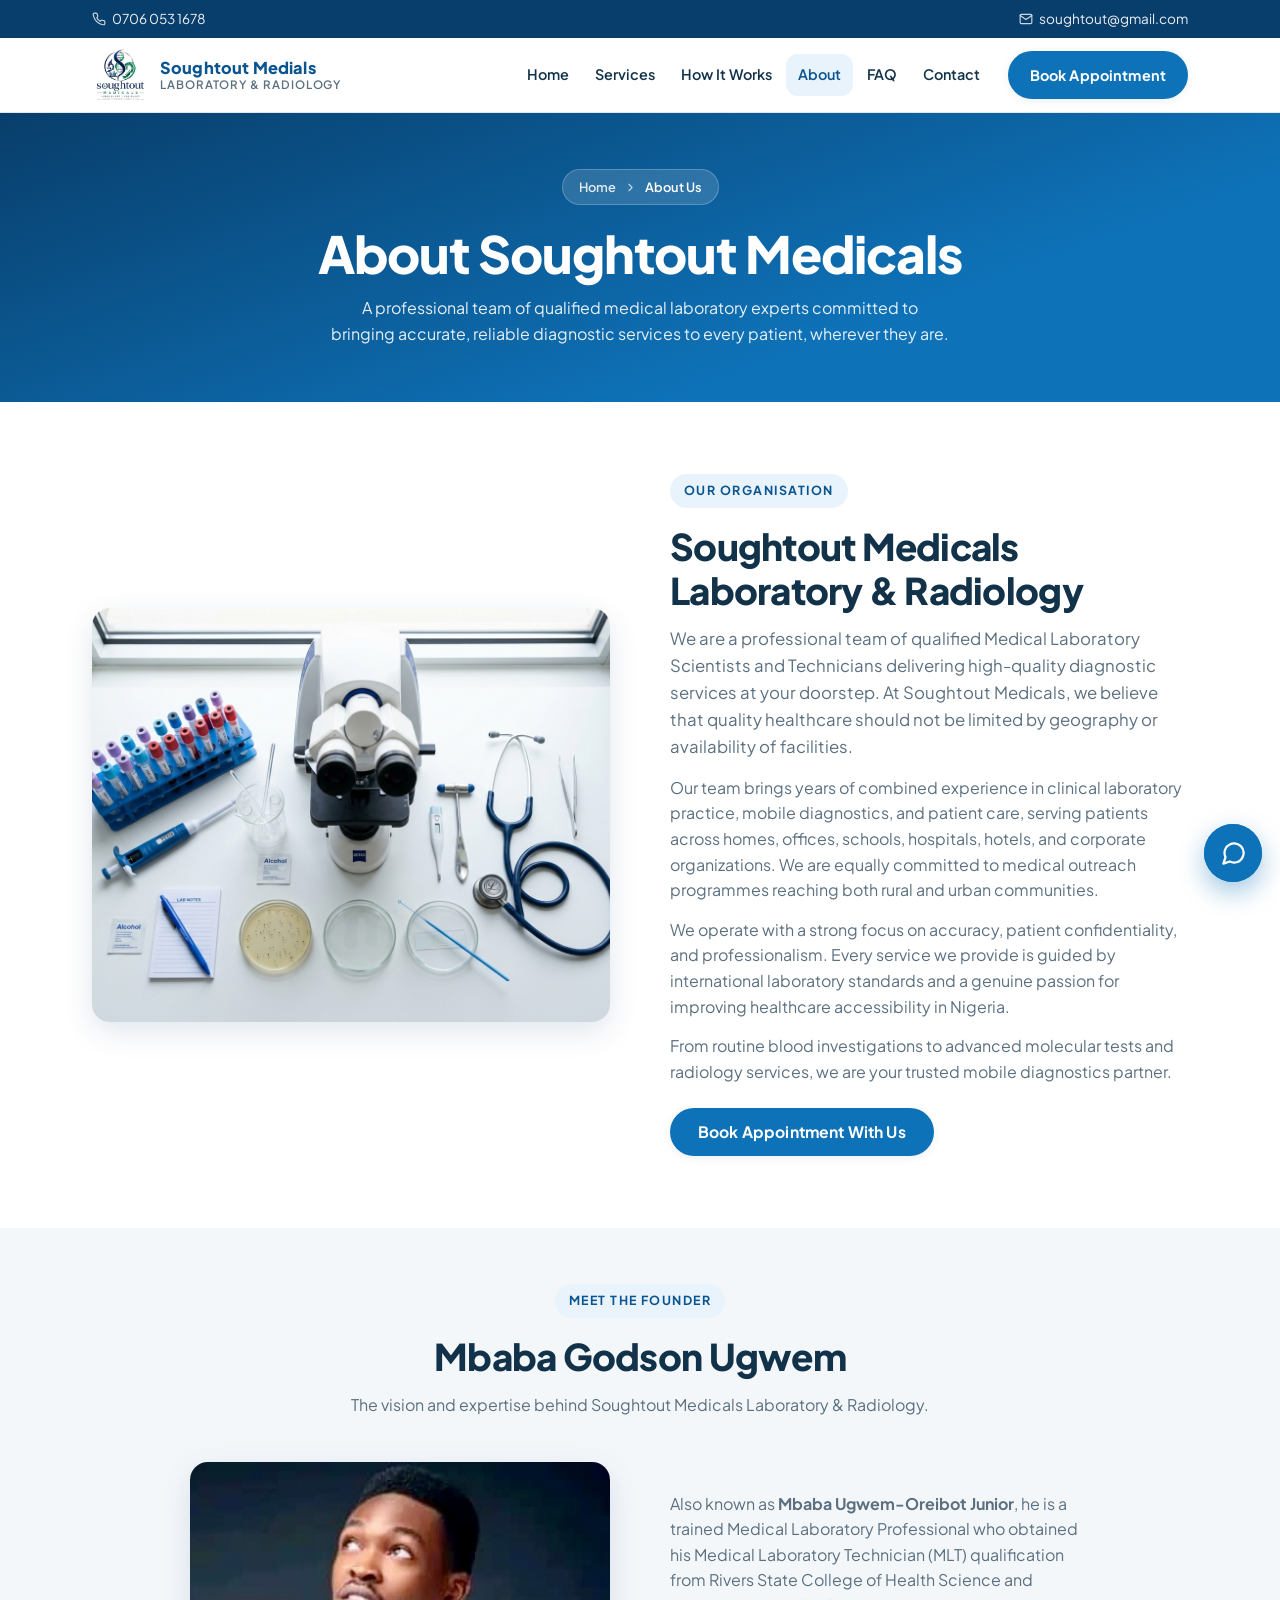
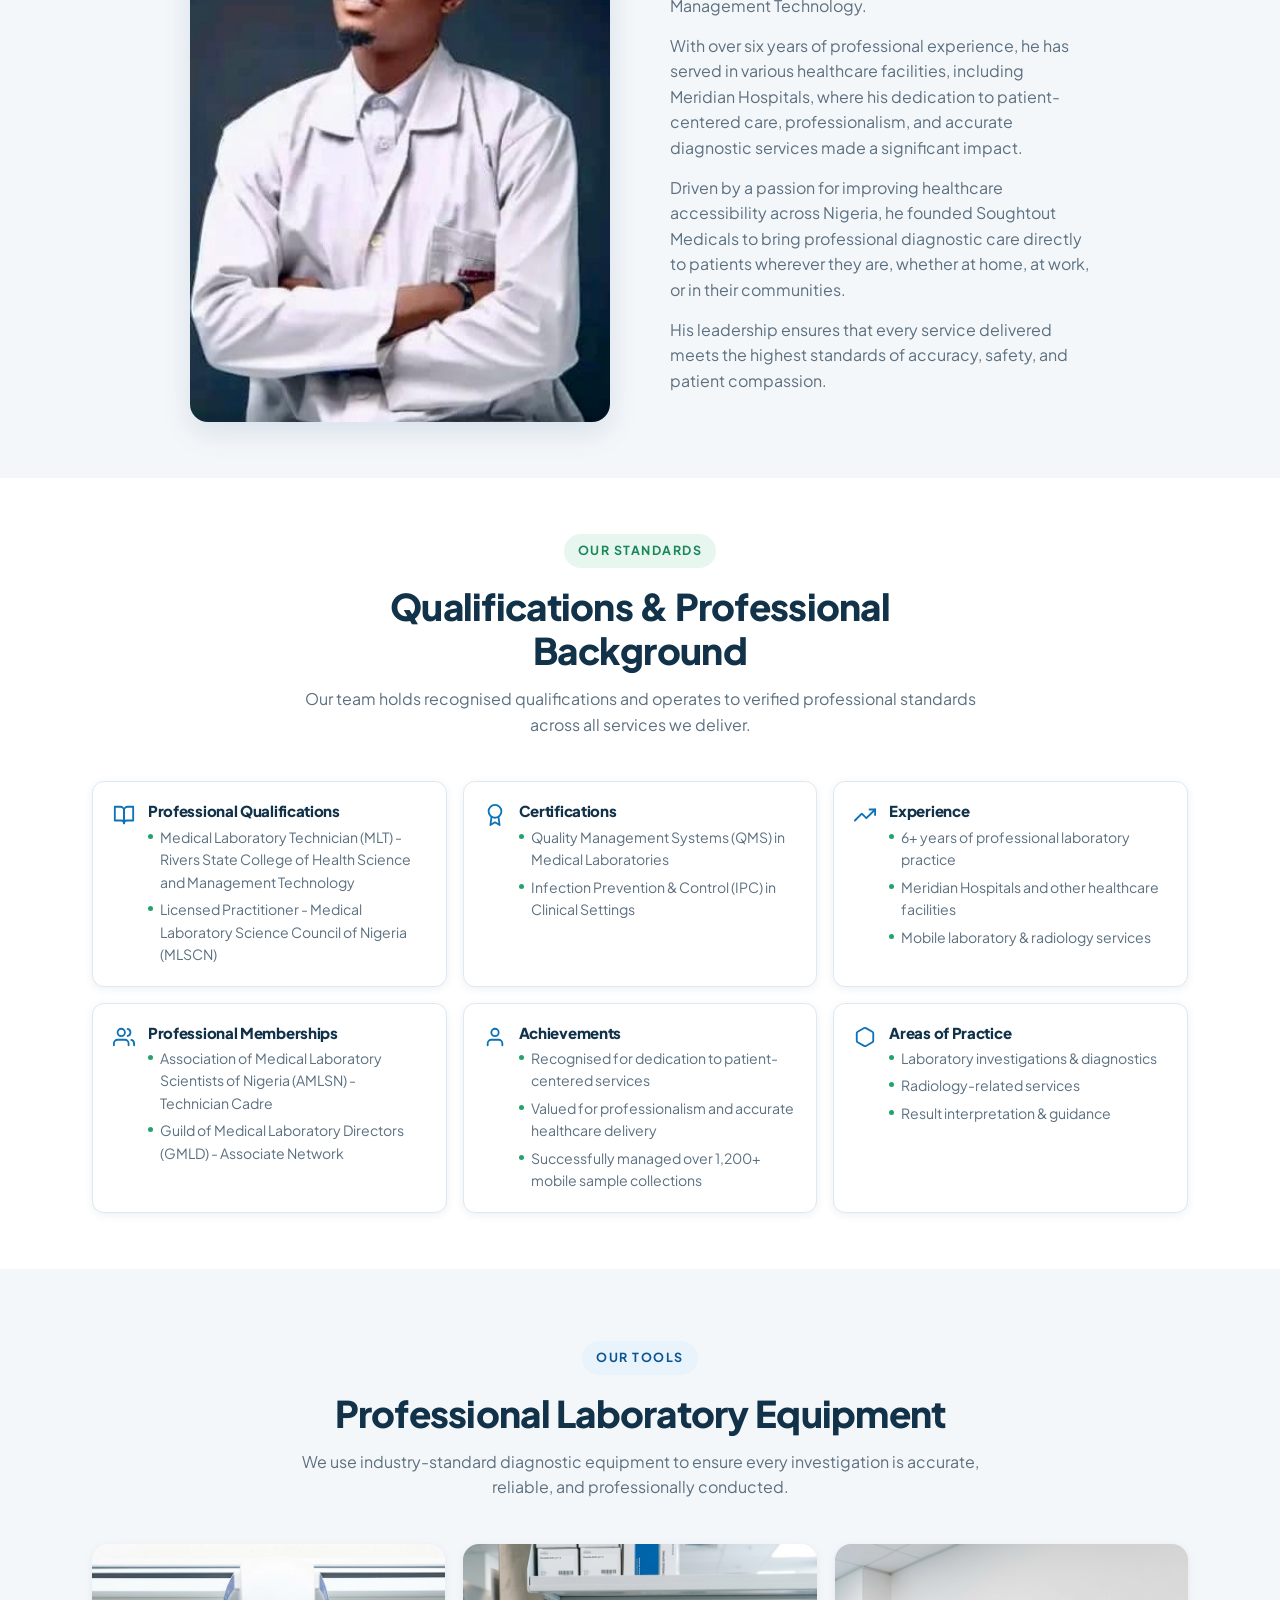
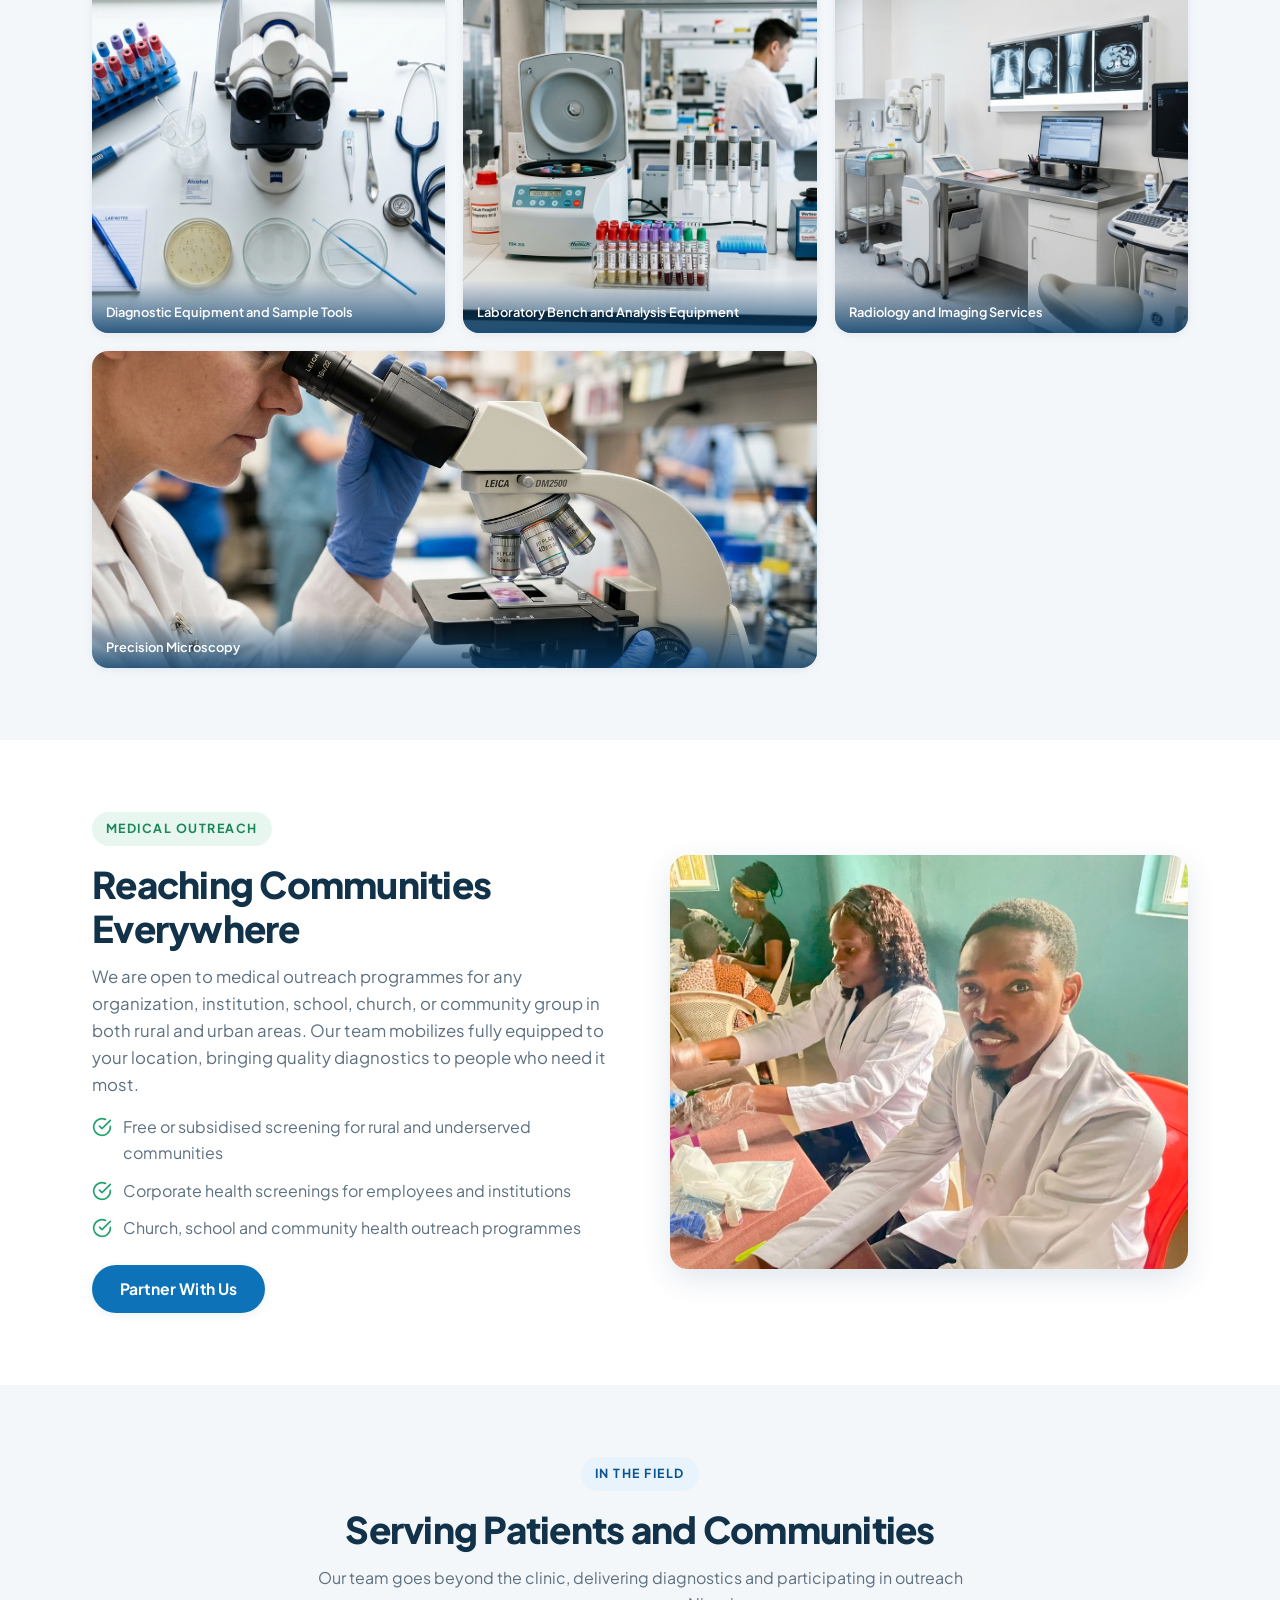
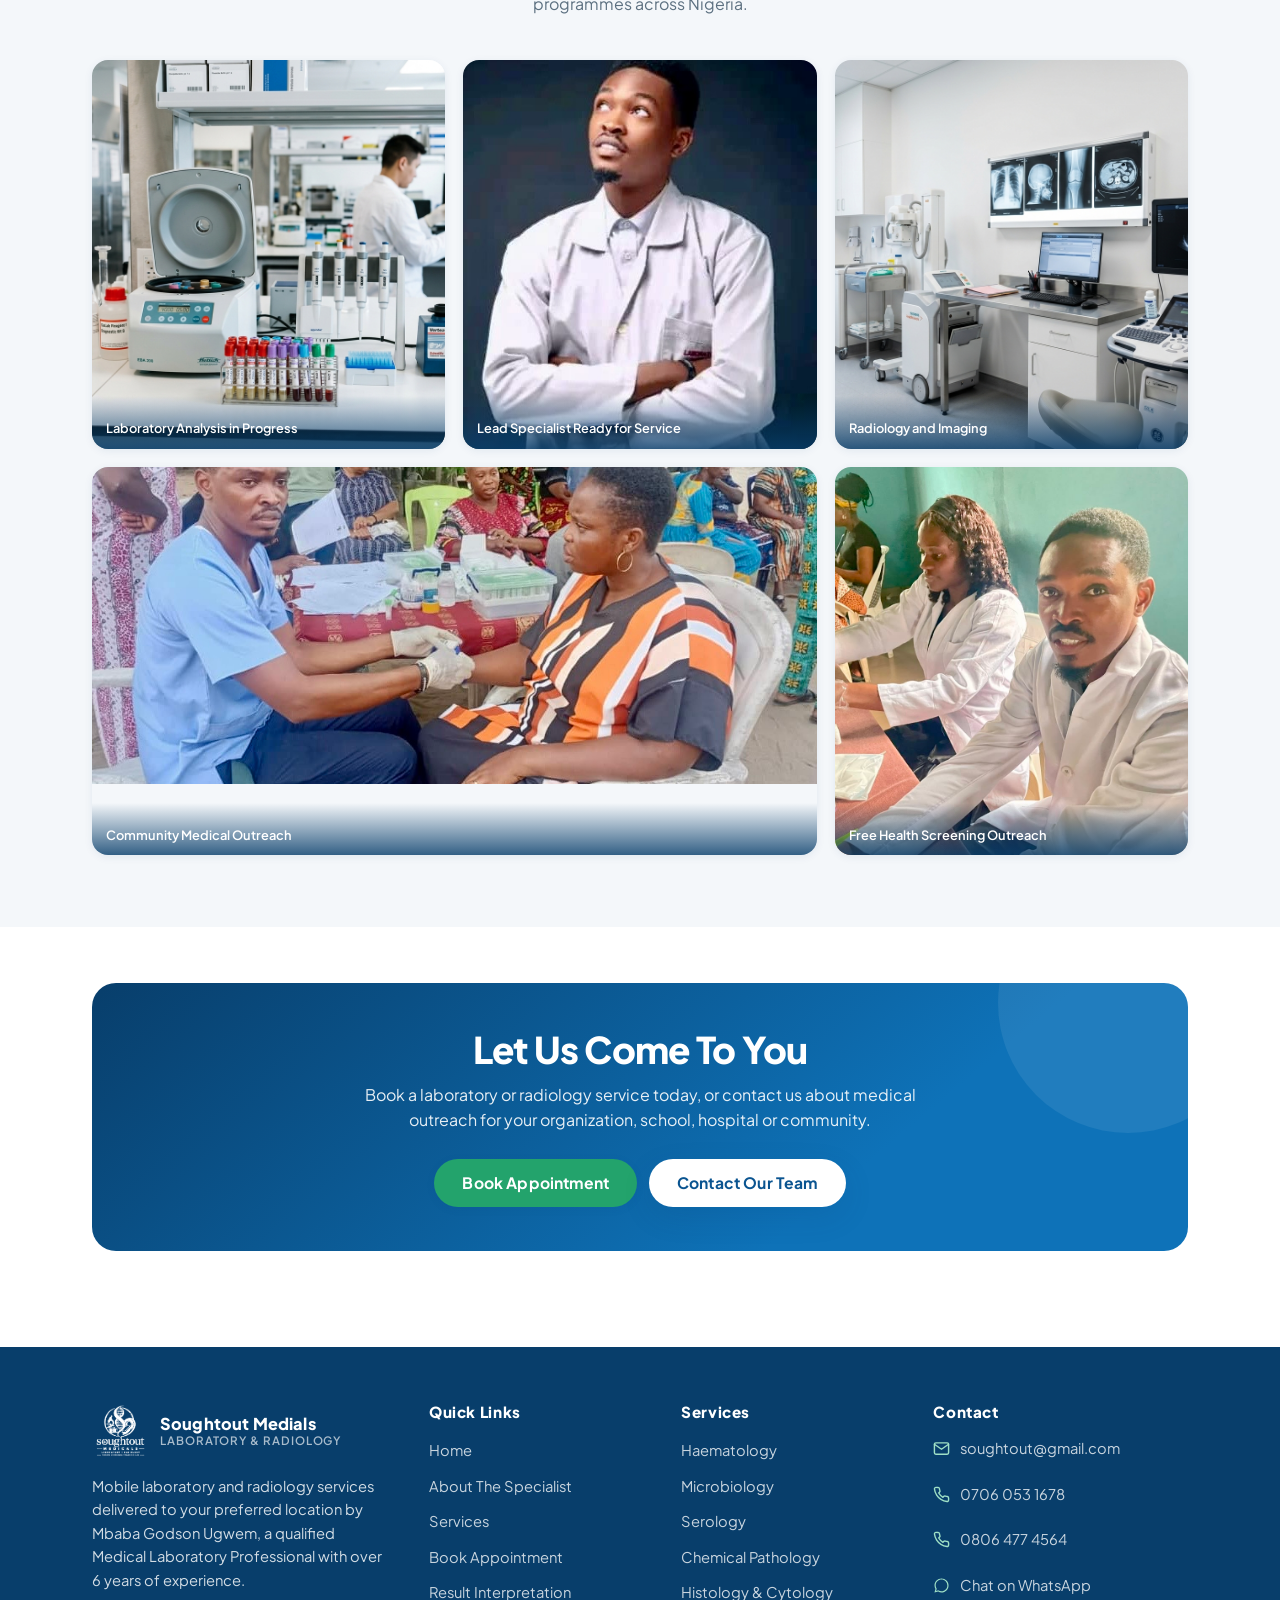
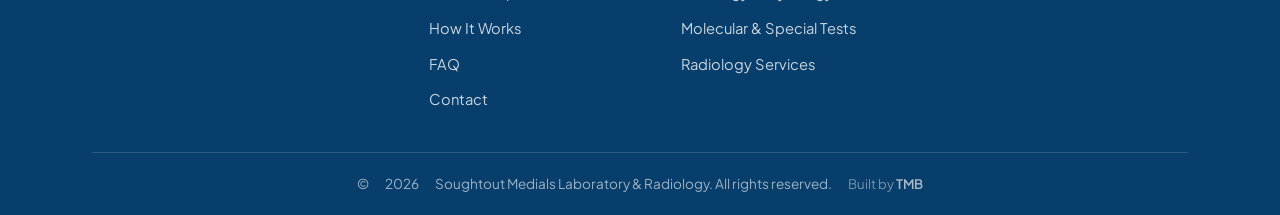
==== commit 11e7727e: "Replace founder portraits with lab images, add outreach sections, add lab_bench and radiology_room i" ====
--- a/about.html
+++ b/about.html
@@ -197,45 +197,84 @@
         </div>
         <div class="gallery">
           <figure class="reveal">
-            <img src="images/lab_equipment.jpg" alt="Professional medical laboratory equipment including blood sample tubes, petri dishes and diagnostic tools" loading="lazy">
-            <figcaption>Diagnostic Equipment &amp; Sample Tools</figcaption>
+            <img src="images/lab_equipment.jpg" alt="Medical laboratory diagnostic equipment, sample tubes and tools" loading="lazy">
+            <figcaption>Diagnostic Equipment and Sample Tools</figcaption>
+          </figure>
+          <figure class="reveal">
+            <img src="images/lab_bench.jpg" alt="Laboratory bench with centrifuge and blood sample tubes" loading="lazy">
+            <figcaption>Laboratory Bench and Analysis Equipment</figcaption>
+          </figure>
+          <figure class="reveal">
+            <img src="images/radiology_room.jpg" alt="Modern radiology room with X-ray and ultrasound equipment" loading="lazy">
+            <figcaption>Radiology and Imaging Services</figcaption>
           </figure>
           <figure class="reveal">
             <img src="images/microscope.jpg" alt="Laboratory microscope used for clinical investigations" loading="lazy">
             <figcaption>Precision Microscopy</figcaption>
           </figure>
-          <figure class="reveal">
-            <img src="images/image_5.jpeg" alt="Soughtout Medicals team at work during diagnostic service" loading="lazy">
-            <figcaption>Team at Work, Diagnostics in Action</figcaption>
-          </figure>
+        </div>
+      </div>
+    </section>
+
+    <!-- ===================== OUTREACH ===================== -->
+    <section class="section">
+      <div class="container split">
+        <div class="reveal">
+          <span class="eyebrow eyebrow--green">Medical Outreach</span>
+          <h2>Reaching Communities Everywhere</h2>
+          <p class="lead" style="margin-bottom:16px">We are open to medical outreach programmes for any organization, institution, school, church, or community group in both rural and urban areas. Our team mobilizes fully equipped to your location, bringing quality diagnostics to people who need it most.</p>
+          <ul class="check-list">
+            <li>
+              <svg viewBox="0 0 24 24" fill="none" stroke="currentColor" stroke-width="2" stroke-linecap="round" stroke-linejoin="round"><path d="M22 11.08V12a10 10 0 1 1-5.93-9.14"/><polyline points="22 4 12 14.01 9 11.01"/></svg>
+              Free or subsidised screening for rural and underserved communities
+            </li>
+            <li>
+              <svg viewBox="0 0 24 24" fill="none" stroke="currentColor" stroke-width="2" stroke-linecap="round" stroke-linejoin="round"><path d="M22 11.08V12a10 10 0 1 1-5.93-9.14"/><polyline points="22 4 12 14.01 9 11.01"/></svg>
+              Corporate health screenings for employees and institutions
+            </li>
+            <li>
+              <svg viewBox="0 0 24 24" fill="none" stroke="currentColor" stroke-width="2" stroke-linecap="round" stroke-linejoin="round"><path d="M22 11.08V12a10 10 0 1 1-5.93-9.14"/><polyline points="22 4 12 14.01 9 11.01"/></svg>
+              Church, school and community health outreach programmes
+            </li>
+          </ul>
+          <div class="mt-24">
+            <a href="contact.html" class="btn btn-primary">Partner With Us</a>
+          </div>
+        </div>
+        <div class="reveal">
+          <img src="images/image_5.jpeg" alt="Soughtout Medicals team conducting medical outreach for a community" class="split-img">
         </div>
       </div>
     </section>
 
     <!-- ===================== GALLERY ===================== -->
-    <section class="section">
+    <section class="section page-bg">
       <div class="container">
         <div class="section-head reveal">
           <span class="eyebrow">In The Field</span>
-          <h2>Serving Patients Everywhere</h2>
-          <p>From professional portraits to community outreach — our team delivers quality diagnostics beyond the clinic walls.</p>
+          <h2>Serving Patients and Communities</h2>
+          <p>Our team goes beyond the clinic, delivering diagnostics and participating in outreach programmes across Nigeria.</p>
         </div>
         <div class="gallery">
           <figure class="reveal">
-            <img src="images/image_1.jpeg" alt="Mbaba Godson Ugwem, Founder of Soughtout Medicals" loading="lazy">
-            <figcaption>Mbaba Godson Ugwem, Founder and Lead Specialist</figcaption>
-          </figure>
-          <figure class="reveal">
-            <img src="images/image_2.jpeg" alt="Mbaba Godson Ugwem in lab coat" loading="lazy">
-            <figcaption>Clinical Specialist Ready for Service</figcaption>
-          </figure>
-          <figure class="reveal">
-            <img src="images/image_3.jpeg" alt="Mbaba Godson Ugwem, Medical Professional" loading="lazy">
-            <figcaption>Professional Medical Practitioner</figcaption>
-          </figure>
-          <figure class="reveal">
-            <img src="images/image_4.jpeg" alt="Soughtout Medicals team providing blood sample collection at patient location" loading="lazy">
-            <figcaption>Mobile Sample Collection &amp; Patient Care</figcaption>
+            <img src="images/lab_bench.jpg" alt="Laboratory bench with centrifuge and blood sample equipment" loading="lazy">
+            <figcaption>Laboratory Analysis in Progress</figcaption>
+          </figure>
+          <figure class="reveal">
+            <img src="images/image_2.jpeg" alt="Mbaba Godson Ugwem, lead specialist in lab coat" loading="lazy">
+            <figcaption>Lead Specialist Ready for Service</figcaption>
+          </figure>
+          <figure class="reveal">
+            <img src="images/radiology_room.jpg" alt="Radiology and imaging equipment" loading="lazy">
+            <figcaption>Radiology and Imaging</figcaption>
+          </figure>
+          <figure class="reveal">
+            <img src="images/image_4.jpeg" alt="Soughtout Medicals team during community medical outreach" loading="lazy">
+            <figcaption>Community Medical Outreach</figcaption>
+          </figure>
+          <figure class="reveal">
+            <img src="images/image_5.jpeg" alt="Soughtout Medicals team conducting medical outreach screening" loading="lazy">
+            <figcaption>Free Health Screening Outreach</figcaption>
           </figure>
         </div>
       </div>
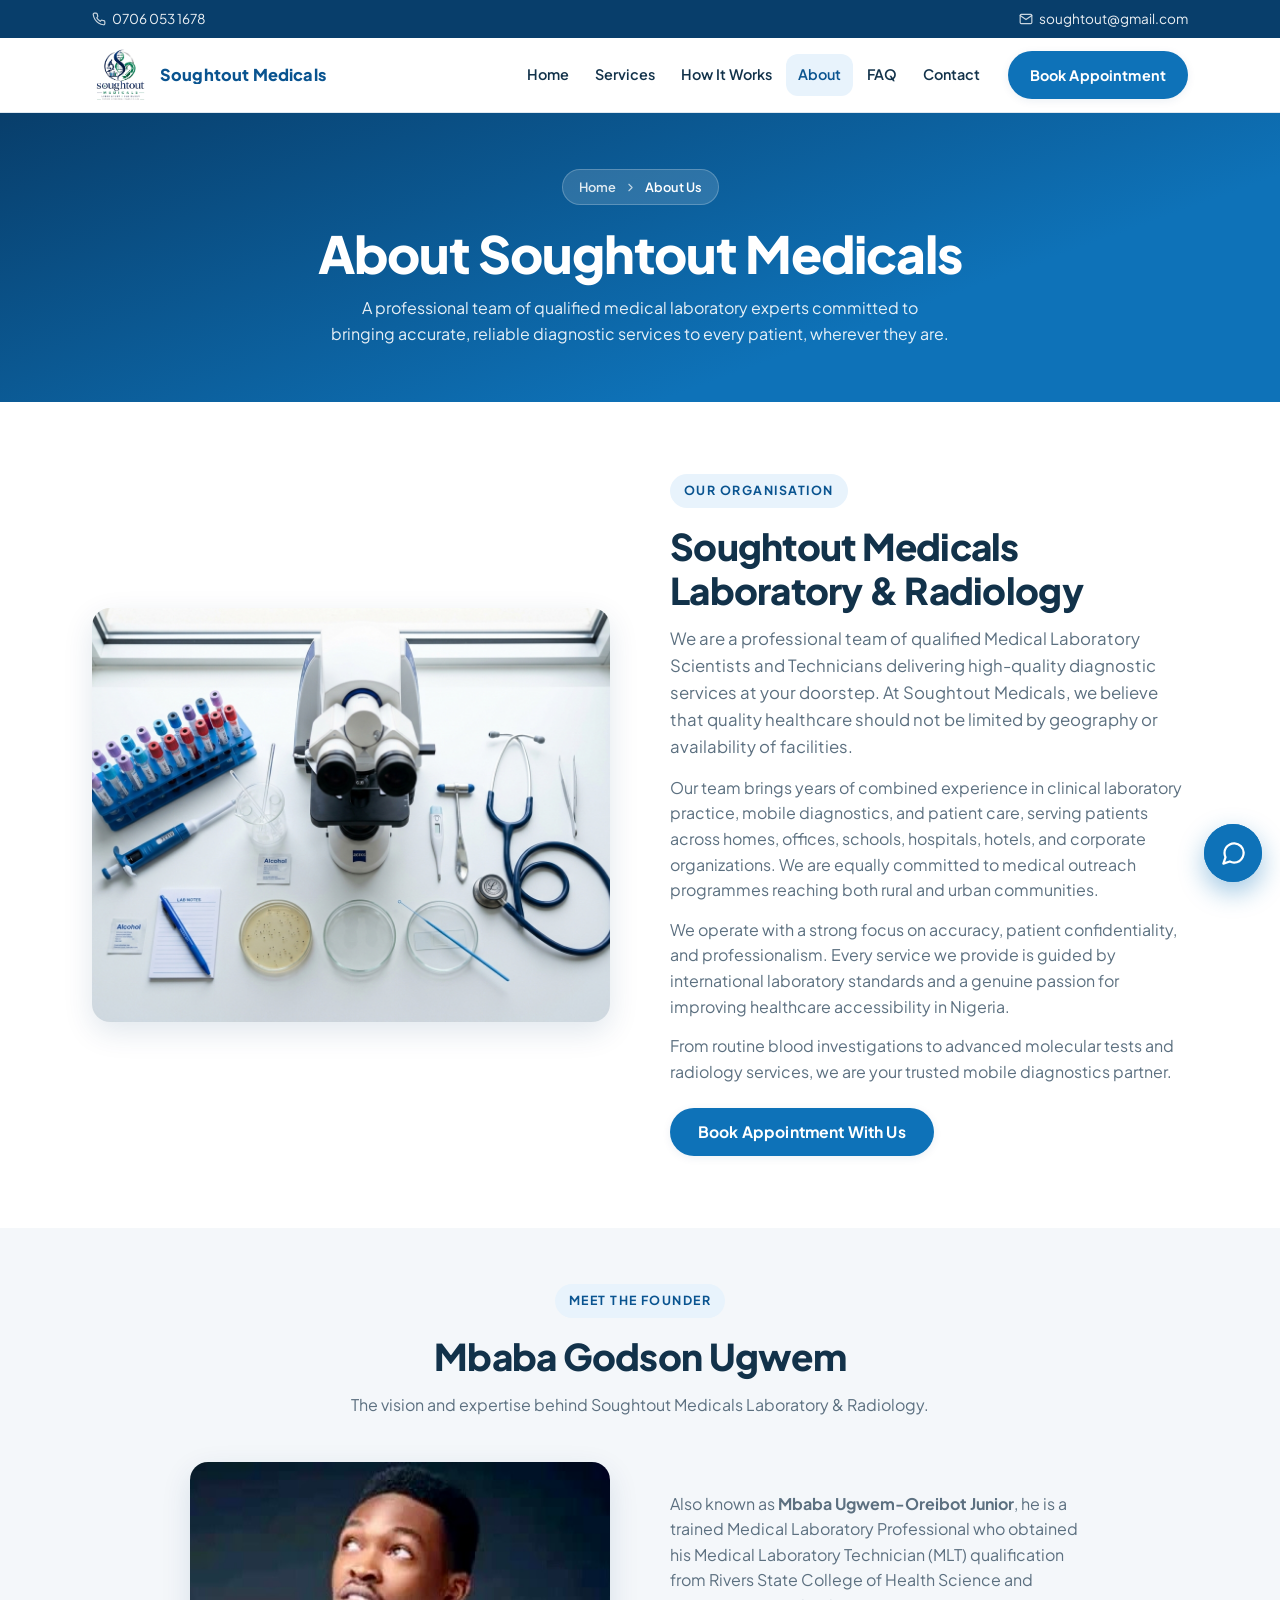
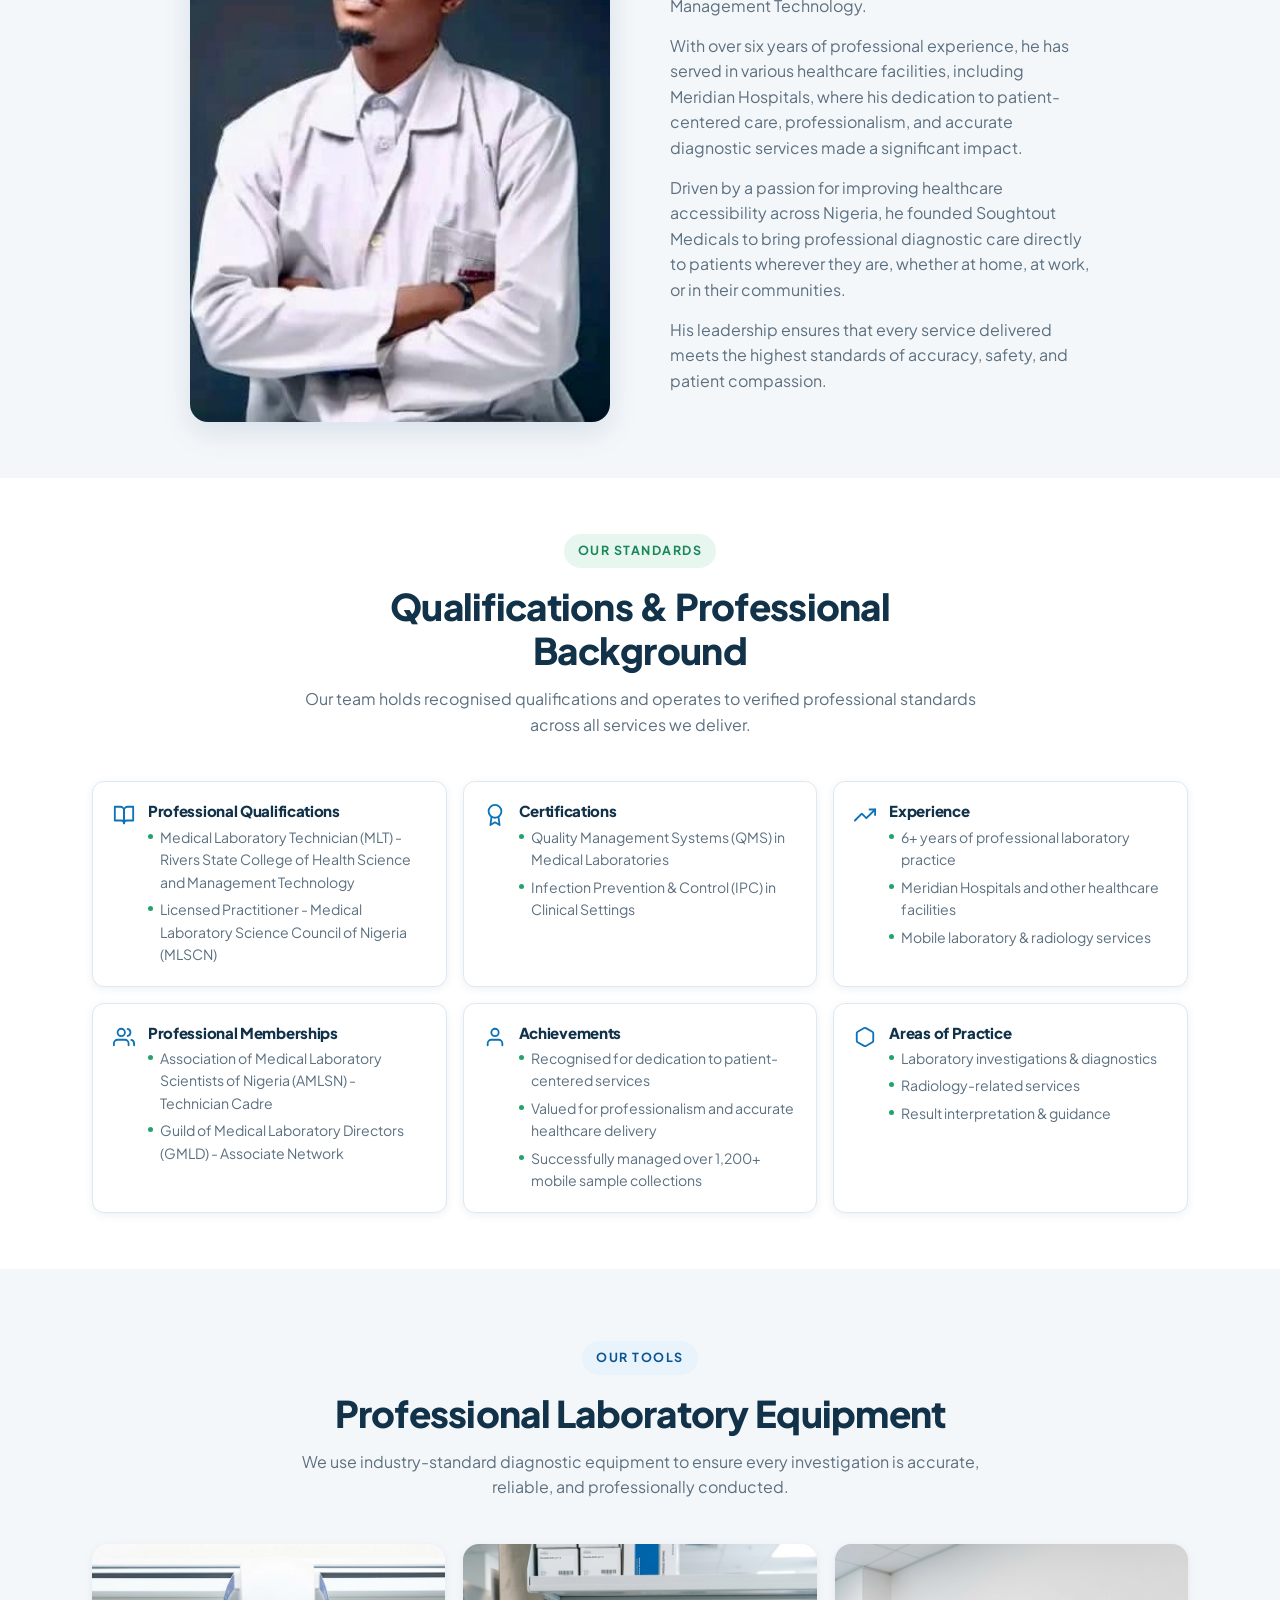
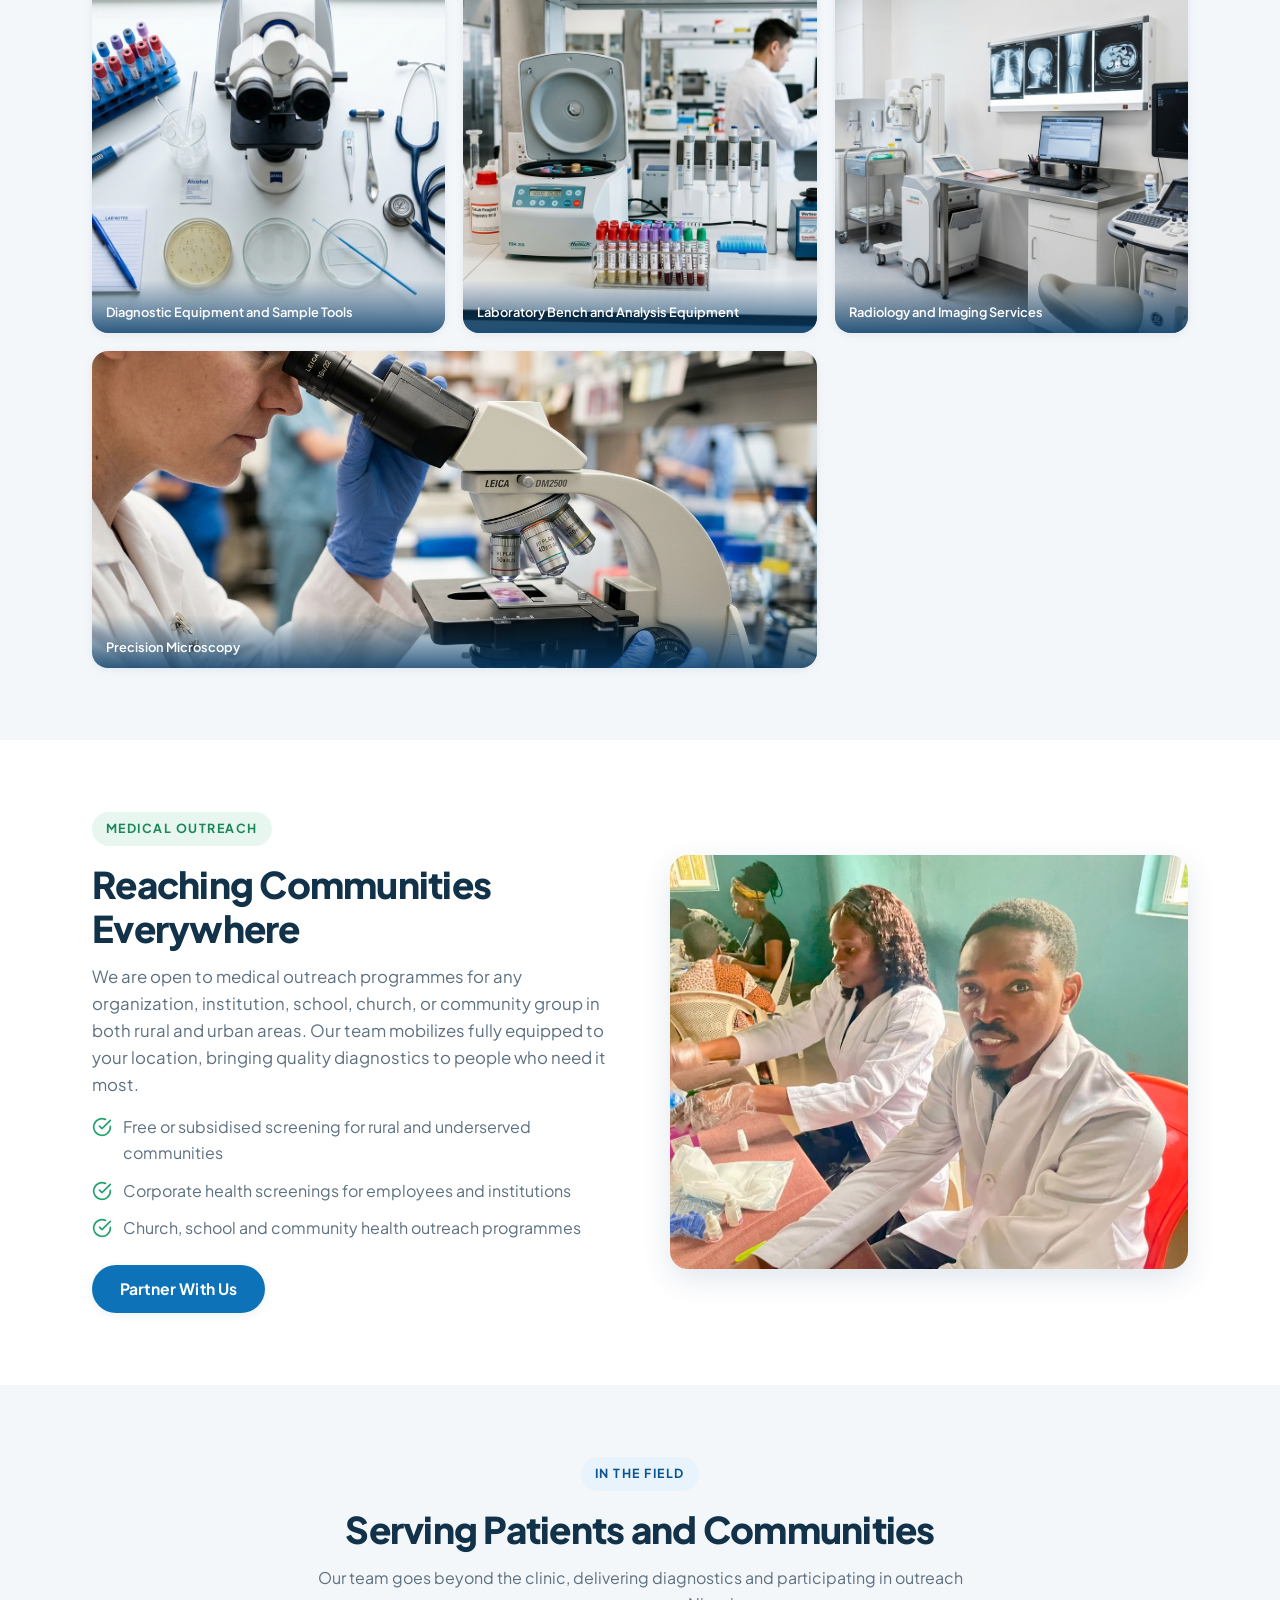
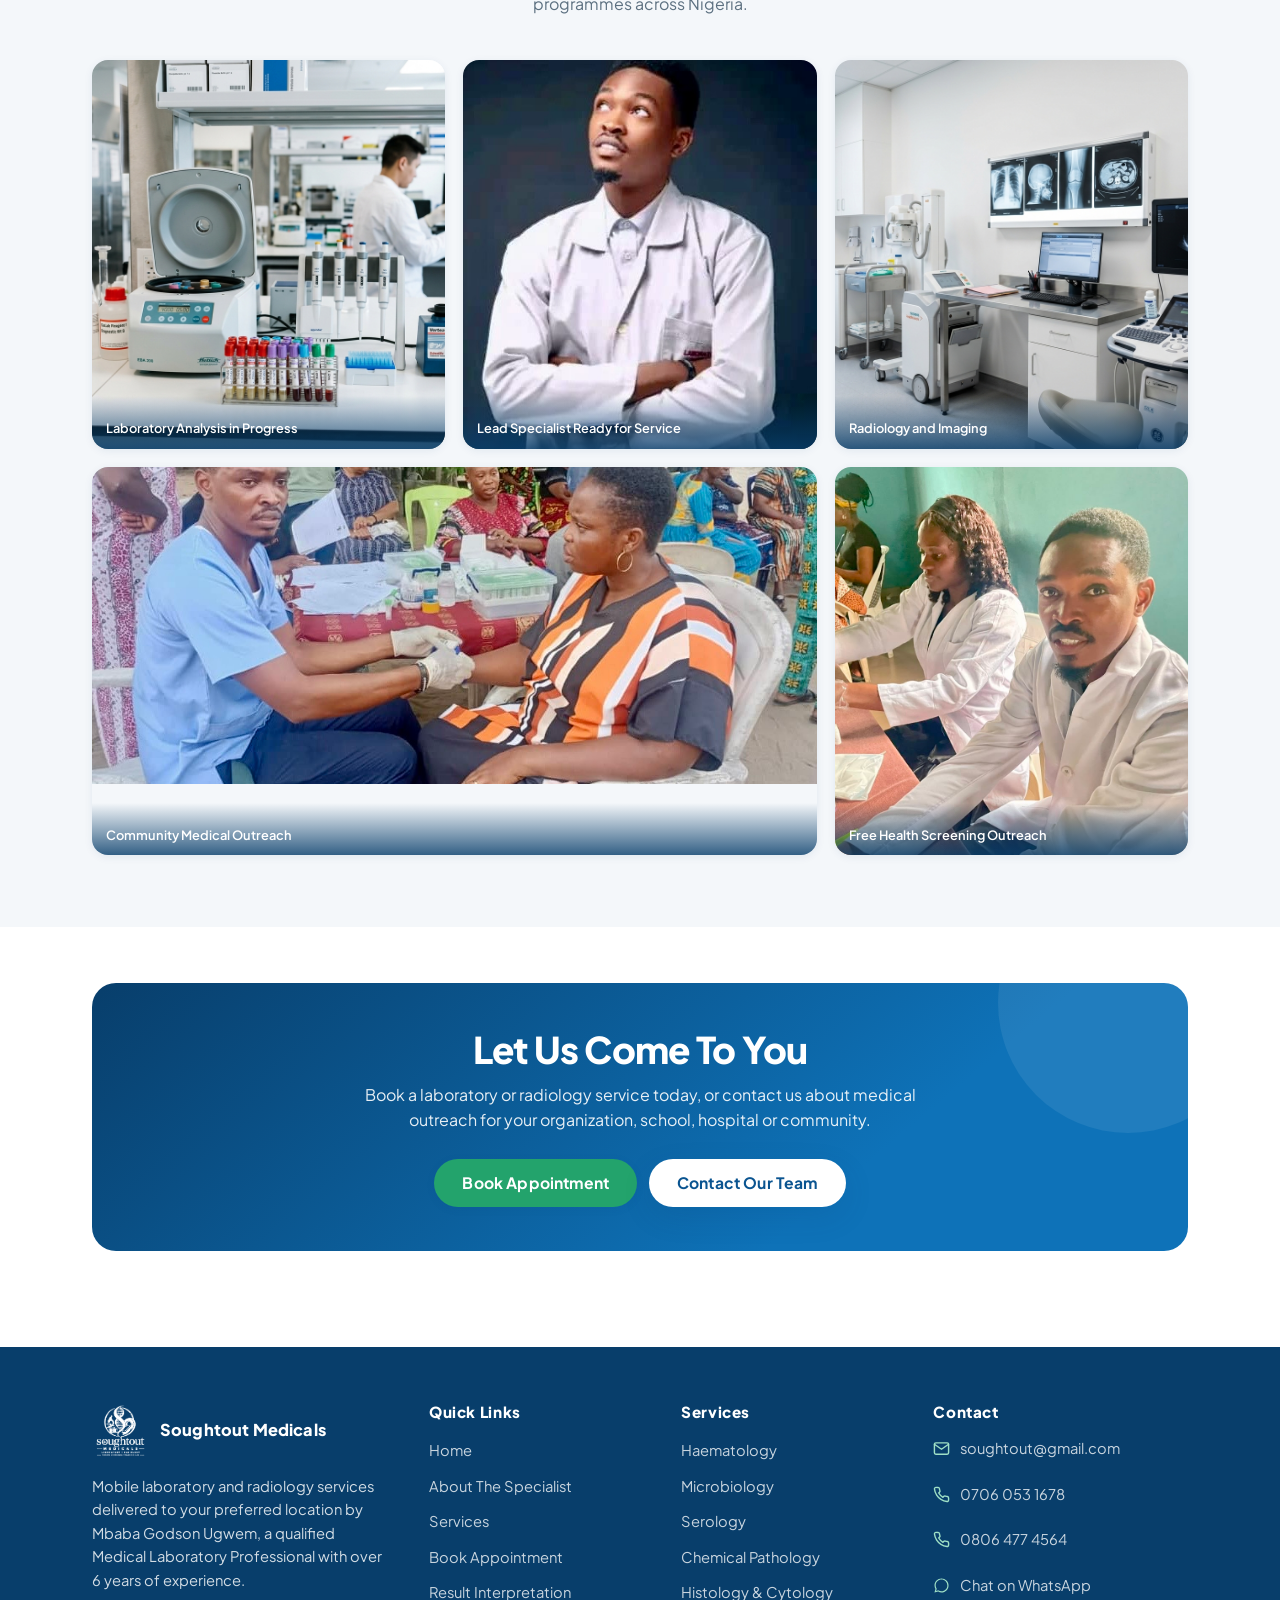
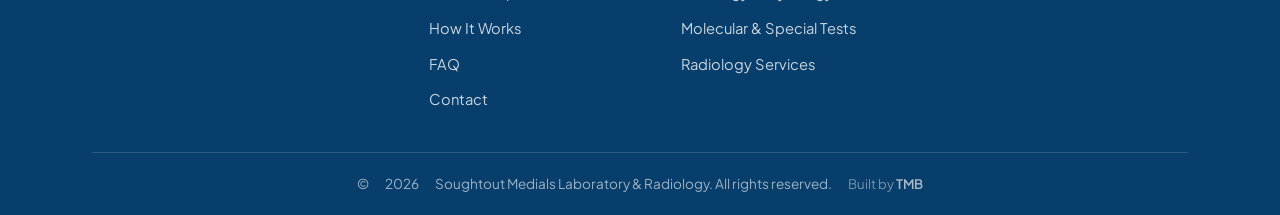
==== commit 082a5426: "Remove Our Work gallery from homepage, simplify header brand to Soughtout Medicals only, remove Labo" ====
--- a/about.html
+++ b/about.html
@@ -32,8 +32,7 @@
       <a href="index.html" class="brand" aria-label="Soughtout Medials home">
         <img src="images/logo.png" alt="Soughtout Medials Laboratory and Radiology logo" class="brand-logo">
         <span class="brand-text">
-          <strong>Soughtout Medials</strong>
-          <small>Laboratory &amp; Radiology</small>
+          <strong>Soughtout Medicals</strong>
         </span>
       </a>
       <button class="nav-toggle" aria-label="Open menu" aria-expanded="false">
@@ -303,8 +302,7 @@
           <a href="index.html" class="brand">
             <img src="images/logo.png" alt="Soughtout Medials Laboratory and Radiology logo" class="brand-logo">
             <span class="brand-text">
-              <strong>Soughtout Medials</strong>
-              <small>Laboratory &amp; Radiology</small>
+              <strong>Soughtout Medicals</strong>
             </span>
           </a>
           <p>Mobile laboratory and radiology services delivered to your preferred location by Mbaba Godson Ugwem, a qualified Medical Laboratory Professional with over 6 years of experience.</p>
@@ -373,7 +371,7 @@
     <div class="chat-head">
       <img src="images/logo.png" alt="Soughtout Medials">
       <div>
-        <strong>Soughtout Medials</strong>
+        <strong>Soughtout Medicals</strong>
         <small>Usually replies in minutes</small>
       </div>
       <button class="chat-close" id="chatClose" aria-label="Close chat">
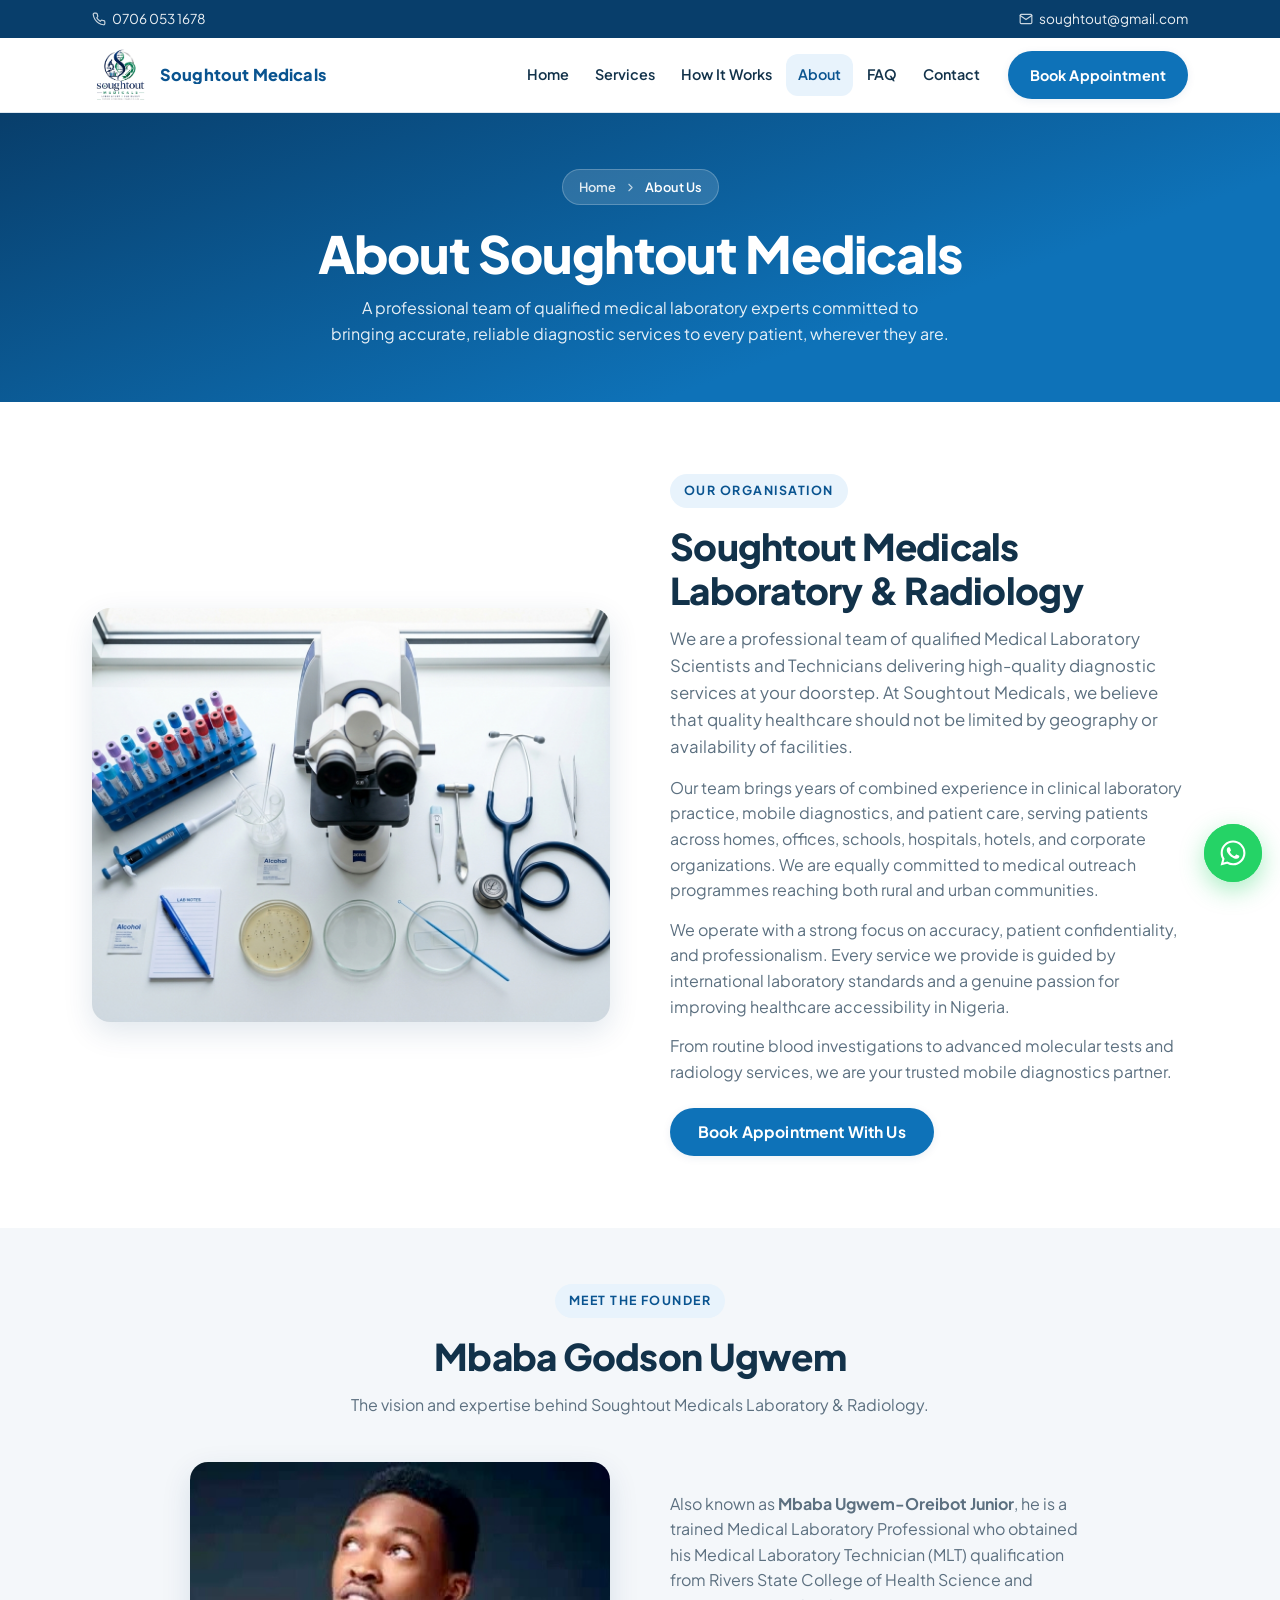
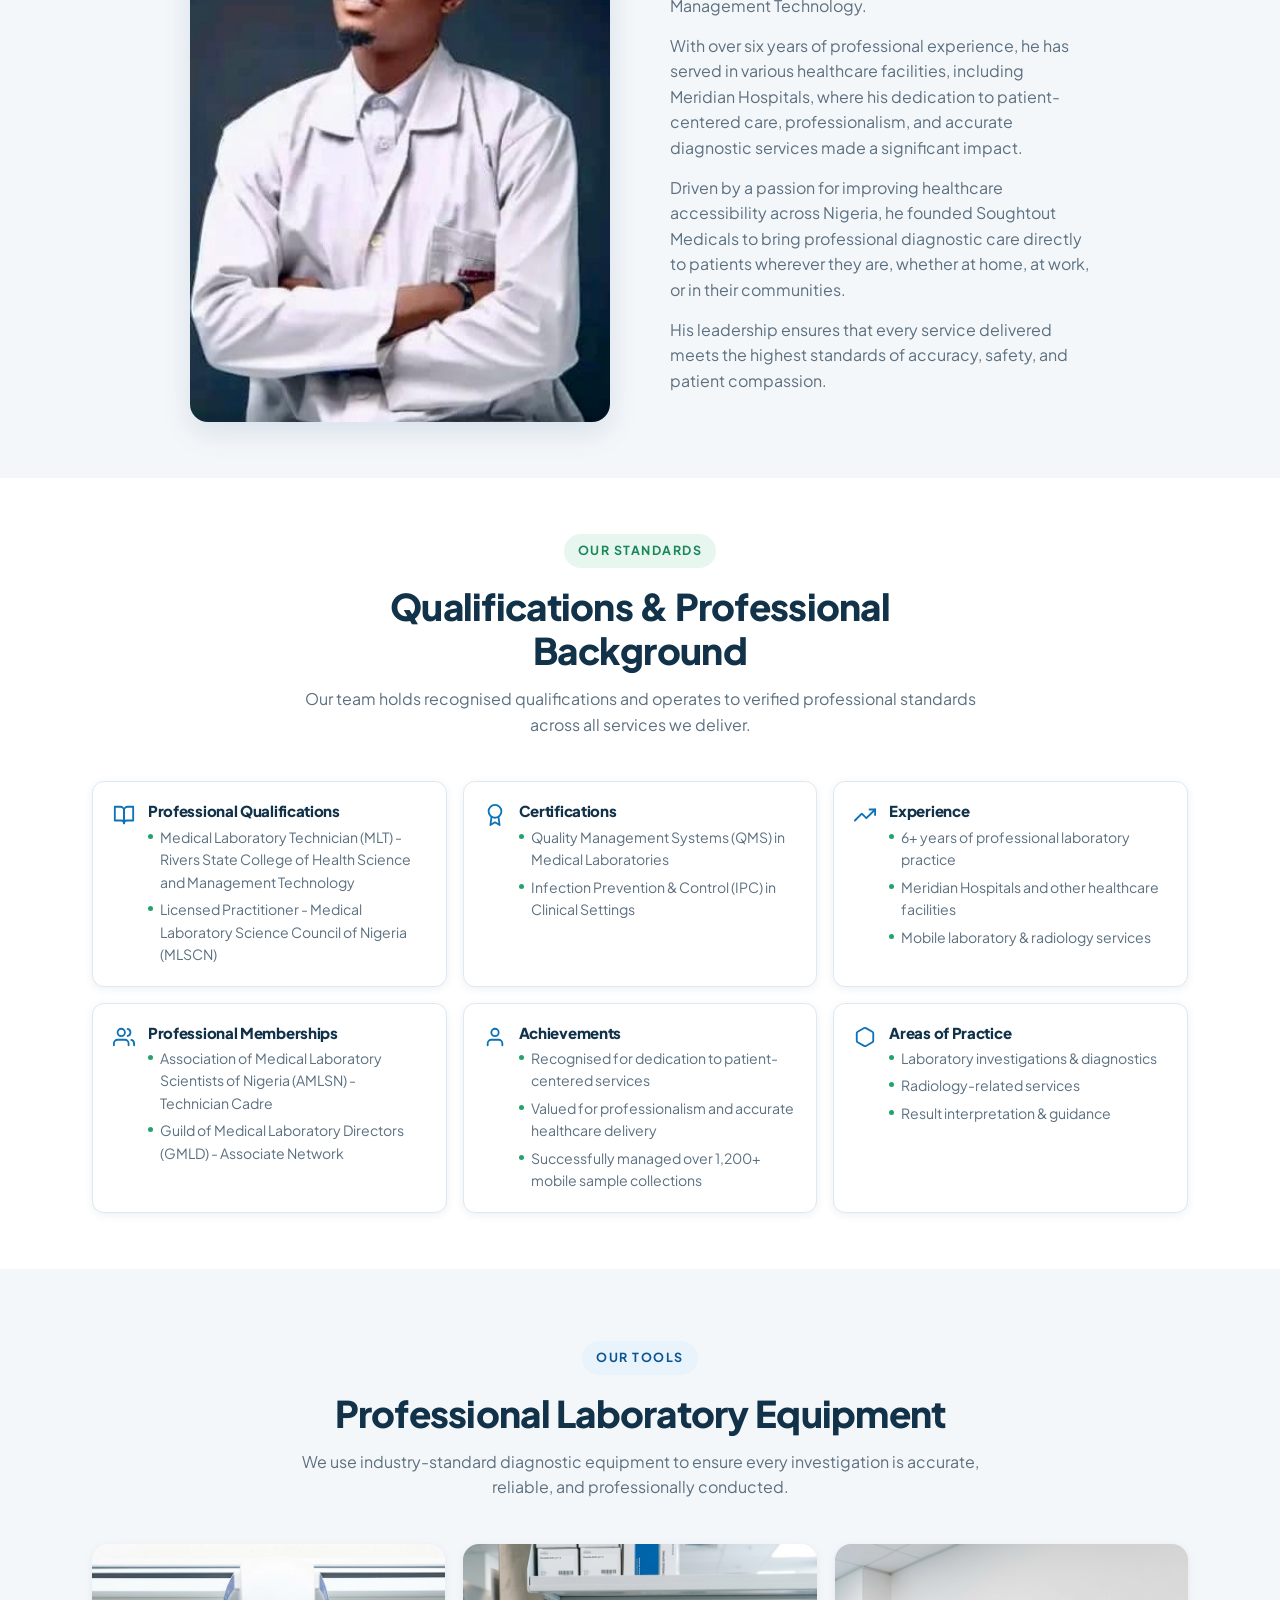
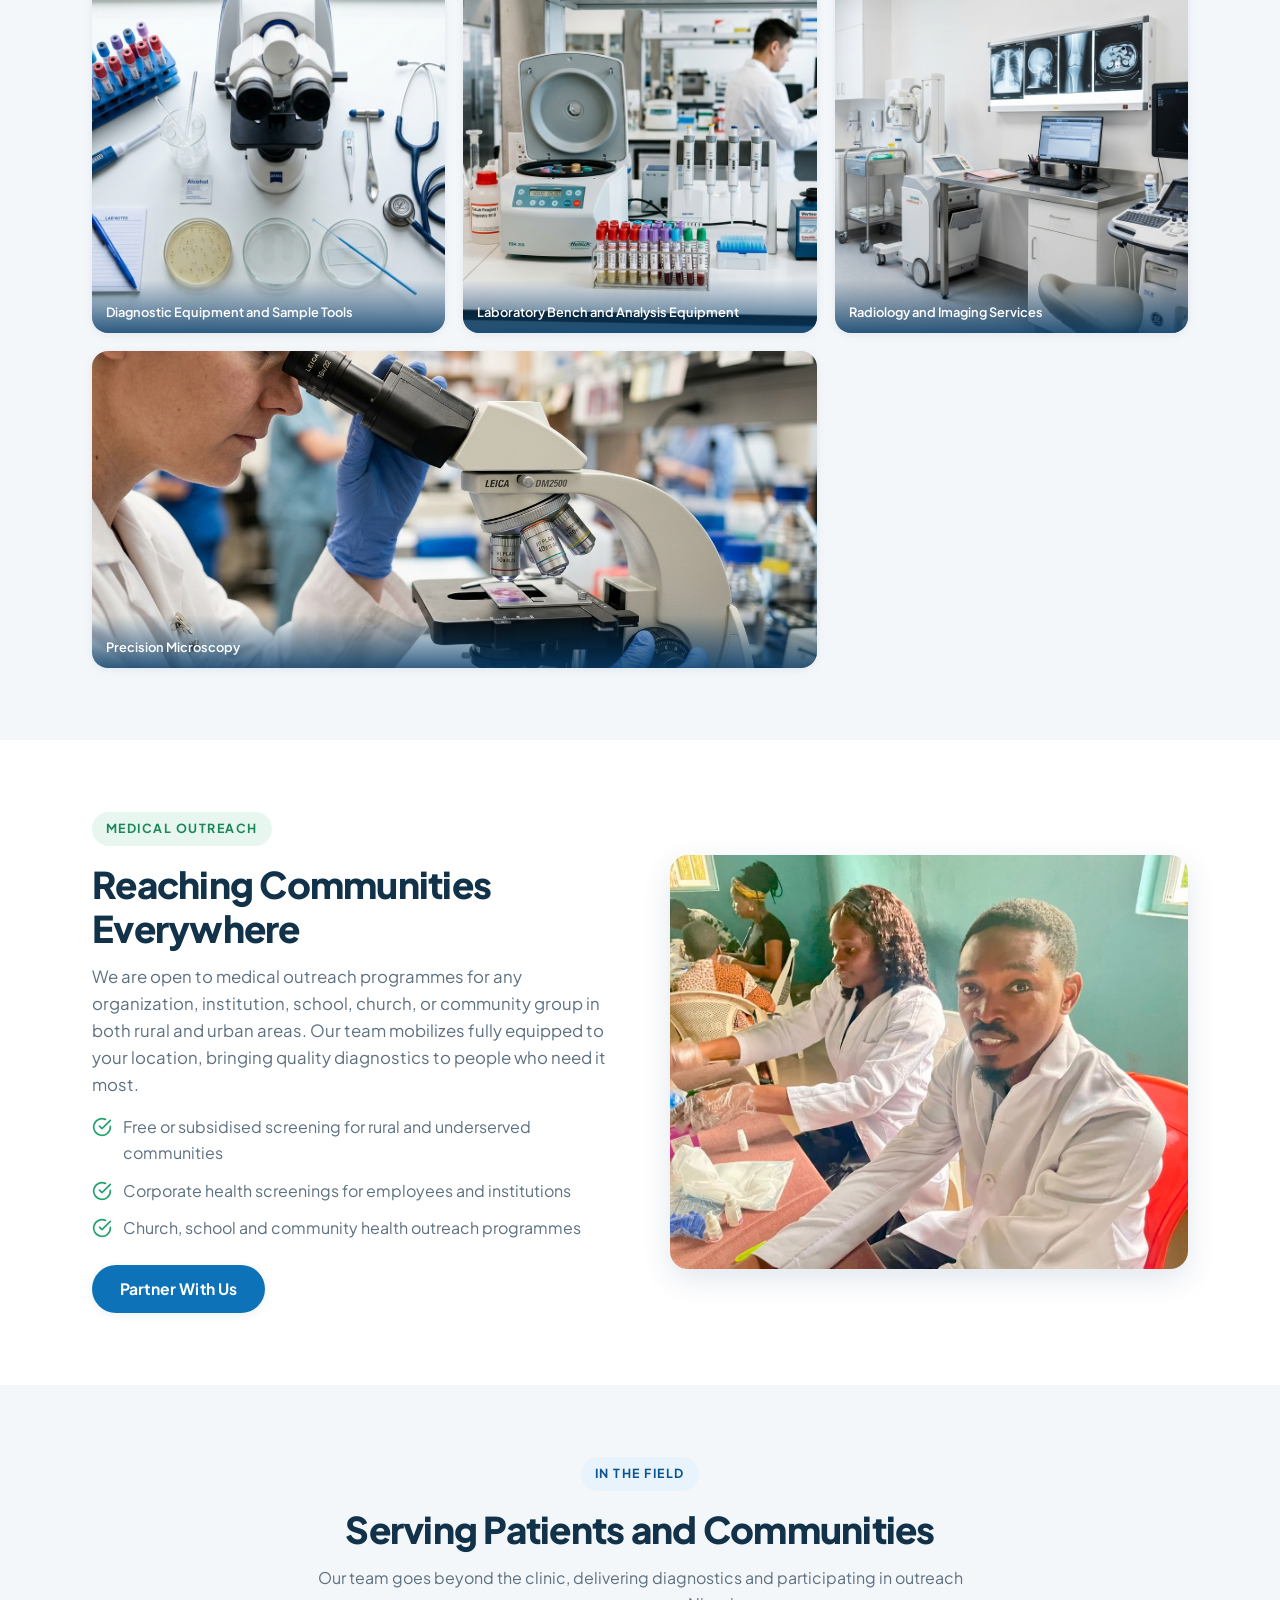
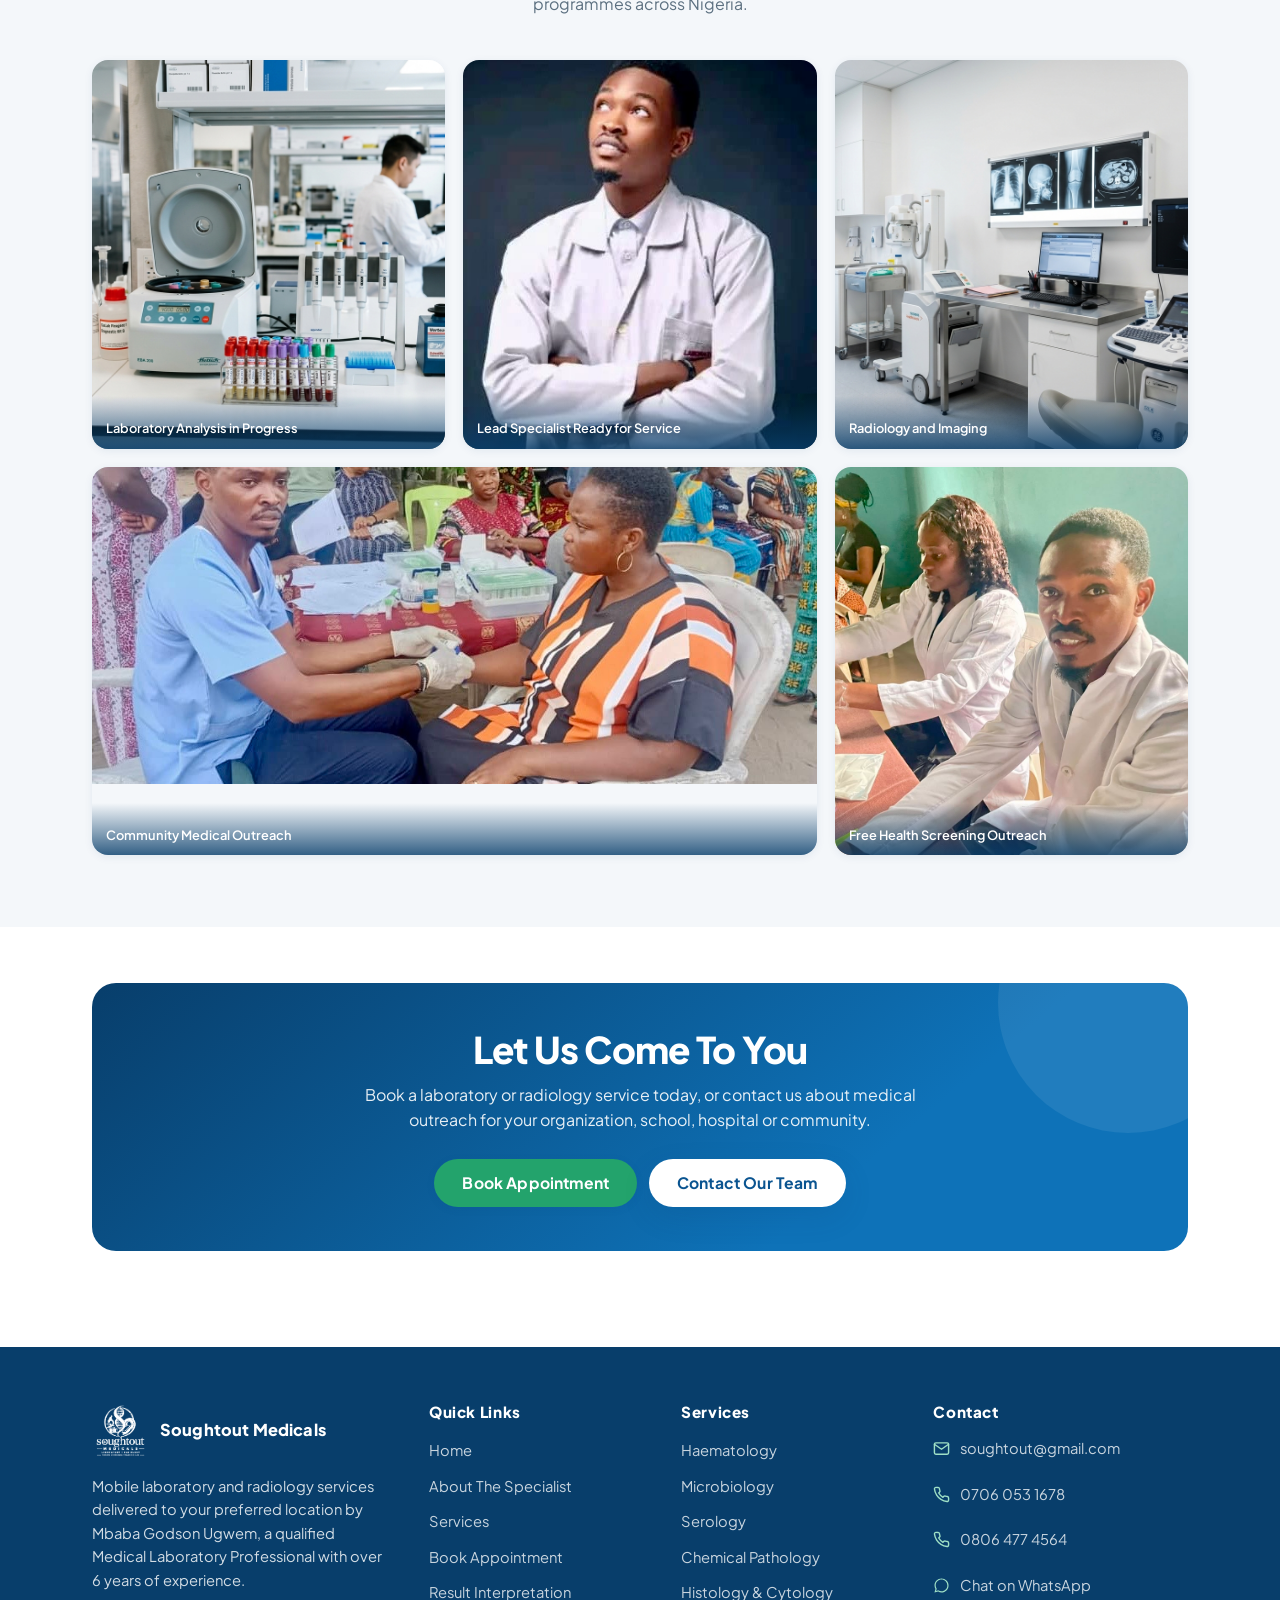
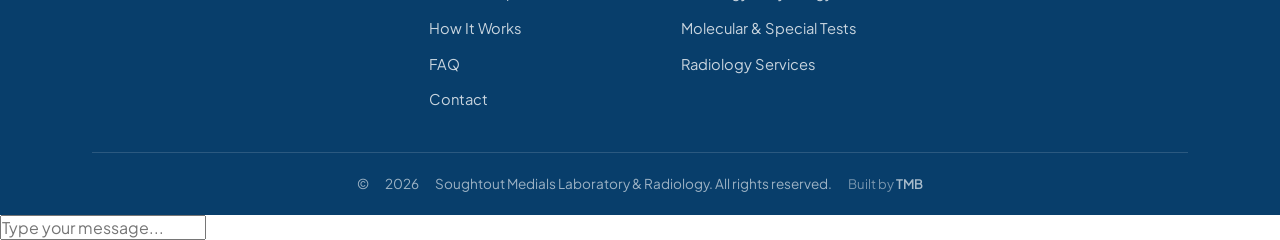
==== commit f63fa026: "Replace chat panel popup with floating WhatsApp button launcher and display pricing tags on services" ====
--- a/about.html
+++ b/about.html
@@ -361,39 +361,11 @@
     </div>
   </footer>
 
-  <!-- ===================== LIVE CHAT ===================== -->
-  <button class="chat-launcher" id="chatLauncher" aria-label="Open live chat">
+    <!-- ===================== FLOATING WHATSAPP CHAT BUTTON ===================== -->
+  <a class="chat-launcher wa-launcher" href="https://wa.me/2347060531678?text=Hello%20Soughtout%20Medicals%2C%20I%20would%20like%20to%20make%20an%20inquiry." target="_blank" rel="noopener" aria-label="Chat on WhatsApp">
     <span class="ping"></span>
-    <svg viewBox="0 0 24 24" fill="none" stroke="currentColor" stroke-width="2" stroke-linecap="round" stroke-linejoin="round"><path d="M21 11.5a8.38 8.38 0 0 1-.9 3.8 8.5 8.5 0 0 1-7.6 4.7 8.38 8.38 0 0 1-3.8-.9L3 21l1.9-5.7a8.38 8.38 0 0 1-.9-3.8 8.5 8.5 0 0 1 4.7-7.6 8.38 8.38 0 0 1 3.8-.9h.5a8.48 8.48 0 0 1 8 8v.5z"/></svg>
-  </button>
-
-  <div class="chat-panel" id="chatPanel" role="dialog" aria-label="Live chat with Soughtout Medials">
-    <div class="chat-head">
-      <img src="images/logo.png" alt="Soughtout Medials">
-      <div>
-        <strong>Soughtout Medicals</strong>
-        <small>Usually replies in minutes</small>
-      </div>
-      <button class="chat-close" id="chatClose" aria-label="Close chat">
-        <svg viewBox="0 0 24 24" fill="none" stroke="currentColor" stroke-width="2" stroke-linecap="round" stroke-linejoin="round"><line x1="18" y1="6" x2="6" y2="18"/><line x1="6" y1="6" x2="18" y2="18"/></svg>
-      </button>
-    </div>
-    <div class="chat-body" id="chatBody">
-      <div class="chat-msg chat-msg--bot">Hello, welcome to Soughtout Medials Laboratory &amp; Radiology. How can we help you today?</div>
-      <div class="chat-form-wrap" id="chatFormWrap" hidden>
-        <form class="chat-form" id="chatForm">
-          <input name="name" placeholder="Your name" required aria-label="Your name">
-          <input name="phone" type="tel" placeholder="Phone number" required aria-label="Phone number">
-          <input name="email" type="email" placeholder="Email address" aria-label="Email address">
-          <textarea name="message" placeholder="Your message" required aria-label="Your message"></textarea>
-          <button class="chat-wa-btn" type="submit">Send Message</button>
-        </form>
-        <a class="chat-wa-btn" id="chatWhatsApp" href="#" target="_blank" rel="noopener" style="margin-top:8px">
-          <svg viewBox="0 0 24 24" fill="currentColor" width="18" height="18"><path d="M12.04 2C6.58 2 2.13 6.45 2.13 11.91c0 1.75.46 3.45 1.32 4.95L2.05 22l5.25-1.38a9.87 9.87 0 0 0 4.74 1.21h.01c5.46 0 9.9-4.45 9.9-9.91 0-2.65-1.03-5.14-2.9-7.01A9.82 9.82 0 0 0 12.04 2zm0 18.15a8.2 8.2 0 0 1-4.19-1.15l-.3-.18-3.12.82.83-3.04-.2-.31a8.2 8.2 0 0 1-1.26-4.38c0-4.54 3.7-8.24 8.24-8.24 2.2 0 4.27.86 5.82 2.42a8.18 8.18 0 0 1 2.41 5.83c0 4.54-3.7 8.23-8.23 8.23z"/></svg>
-          Continue on WhatsApp
-        </a>
-      </div>
-    </div>
+    <svg viewBox="0 0 24 24" fill="currentColor" width="30" height="30"><path d="M12.04 2C6.58 2 2.13 6.45 2.13 11.91c0 1.75.46 3.45 1.32 4.95L2.05 22l5.25-1.38a9.87 9.87 0 0 0 4.74 1.21h.01c5.46 0 9.9-4.45 9.9-9.91 0-2.65-1.03-5.14-2.9-7.01A9.82 9.82 0 0 0 12.04 2zm0 18.15a8.2 8.2 0 0 1-4.19-1.15l-.3-.18-3.12.82.83-3.04-.2-.31a8.2 8.2 0 0 1-1.26-4.38c0-4.54 3.7-8.24 8.24-8.24 2.2 0 4.27.86 5.82 2.42a8.18 8.18 0 0 1 2.41 5.83c0 4.54-3.7 8.23-8.23 8.23zm4.52-6.16c-.25-.12-1.47-.72-1.69-.81-.23-.08-.39-.12-.56.12-.17.25-.64.81-.78.97-.14.17-.29.19-.54.06-.25-.12-1.05-.39-1.99-1.23-.74-.66-1.23-1.47-1.38-1.72-.14-.25-.02-.38.11-.51.11-.11.25-.29.37-.43.12-.14.17-.25.25-.41.08-.17.04-.31-.02-.43-.06-.12-.56-1.34-.76-1.84-.2-.48-.41-.42-.56-.43h-.48c-.17 0-.43.06-.66.31-.22.25-.86.85-.86 2.07 0 1.22.89 2.4 1.01 2.56.12.17 1.75 2.67 4.23 3.74.59.26 1.05.41 1.41.52.59.19 1.13.16 1.56.1.48-.07 1.47-.6 1.67-1.18.21-.58.21-1.07.15-1.18-.06-.1-.23-.16-.48-.29z"/></svg>
+  </a>
     <div class="chat-input-row">
       <input id="chatInput" type="text" placeholder="Type your message..." aria-label="Type your message">
       <button id="chatSend" aria-label="Send message">
--- a/css/style.css
+++ b/css/style.css
@@ -310,6 +310,13 @@
   transition: box-shadow 0.25s ease;
 }
 
+/* Make entire header sticky so white nav always shows on scroll */
+header {
+  position: sticky;
+  top: 0;
+  z-index: 200;
+}
+
 .header-main.scrolled {
   box-shadow: var(--shadow-sm);
 }
@@ -684,10 +691,11 @@
   border-radius: 26px;
   box-shadow: var(--shadow-lg);
   width: 100%;
-  max-width: 420px;
+  max-width: 480px;
   margin: 0 auto;
-  aspect-ratio: 4 / 5;
+  aspect-ratio: 4 / 3;
   object-fit: cover;
+  object-position: center;
 }
 
 .hero-float {
@@ -872,6 +880,14 @@
   font-weight: 600;
   padding: 5px 11px;
   border-radius: 999px;
+  display: inline-flex;
+  align-items: center;
+  gap: 6px;
+}
+
+.tag-list .tag strong {
+  color: var(--secondary-dark);
+  font-weight: 800;
 }
 
 .service-card .btn {
@@ -1385,6 +1401,91 @@
   color: var(--secondary-dark);
 }
 
+/* Selected tests grid and checklist styling */
+.tests-list {
+  display: grid;
+  gap: 12px;
+  grid-template-columns: 1fr;
+  margin-top: 10px;
+}
+
+@media (min-width: 640px) {
+  .tests-list {
+    grid-template-columns: 1fr 1fr;
+  }
+}
+
+.test-item {
+  display: flex;
+  align-items: center;
+  justify-content: space-between;
+  padding: 12px 16px;
+  background: var(--gray-bg);
+  border: 1px solid var(--border);
+  border-radius: var(--radius-sm);
+  cursor: pointer;
+  transition: all 0.2s ease;
+  user-select: none;
+}
+
+.test-item:hover {
+  border-color: var(--primary);
+  background: var(--primary-soft);
+}
+
+.test-item.selected {
+  border-color: var(--secondary);
+  background: var(--secondary-soft);
+  color: var(--secondary-dark);
+}
+
+.test-item-meta {
+  display: flex;
+  align-items: center;
+  gap: 10px;
+  font-weight: 700;
+  font-size: 0.92rem;
+}
+
+.test-item-meta input[type="checkbox"] {
+  width: 18px;
+  height: 18px;
+  margin: 0;
+  cursor: pointer;
+  accent-color: var(--secondary);
+}
+
+.price-badge {
+  font-weight: 800;
+  font-size: 0.9rem;
+  background: rgba(0, 0, 0, 0.05);
+  padding: 4px 10px;
+  border-radius: 999px;
+  color: inherit;
+}
+
+.test-item.selected .price-badge {
+  background: rgba(16, 124, 65, 0.12);
+}
+
+.total-summary-box {
+  background: var(--secondary-soft);
+  border: 1.5px solid var(--secondary);
+  border-radius: var(--radius-sm);
+  padding: 16px 20px;
+  margin-top: 24px;
+  display: flex;
+  align-items: center;
+  justify-content: space-between;
+  font-weight: 800;
+  color: var(--secondary-dark);
+}
+
+.total-summary-box span {
+  font-size: 1.1rem;
+}
+
+
 /* ==========================================================================
    Wizard (booking)
    ========================================================================== */
@@ -1682,7 +1783,8 @@
    Chat widget
    ========================================================================== */
 
-.chat-launcher {
+/* Floating WhatsApp launcher button */
+.chat-launcher.wa-launcher {
   position: fixed;
   right: 18px;
   bottom: 18px;
@@ -1690,29 +1792,29 @@
   width: 58px;
   height: 58px;
   border-radius: 50%;
-  background: var(--primary);
+  background: #25D366;
   color: var(--white);
   display: flex;
   align-items: center;
   justify-content: center;
-  box-shadow: 0 10px 26px rgba(14, 114, 184, 0.4);
+  box-shadow: 0 8px 24px rgba(37, 211, 102, 0.4);
   transition: transform 0.2s ease;
 }
 
-.chat-launcher:hover {
-  transform: scale(1.07);
-}
-
-.chat-launcher svg {
-  width: 27px;
-  height: 27px;
-}
-
-.chat-launcher .ping {
+.chat-launcher.wa-launcher:hover {
+  transform: scale(1.08);
+}
+
+.chat-launcher.wa-launcher svg {
+  width: 30px;
+  height: 30px;
+}
+
+.chat-launcher.wa-launcher .ping {
   position: absolute;
   inset: 0;
   border-radius: 50%;
-  background: var(--primary);
+  background: #25D366;
   animation: ping 2.2s ease-out infinite;
   z-index: -1;
 }
@@ -1720,228 +1822,6 @@
 @keyframes ping {
   0% { transform: scale(1); opacity: 0.5; }
   100% { transform: scale(1.65); opacity: 0; }
-}
-
-.chat-panel {
-  position: fixed;
-  right: 14px;
-  bottom: 88px;
-  z-index: 130;
-  width: min(380px, calc(100vw - 28px));
-  background: var(--white);
-  border-radius: 20px;
-  box-shadow: var(--shadow-lg);
-  overflow: hidden;
-  display: flex;
-  flex-direction: column;
-  max-height: min(600px, calc(100vh - 110px));
-  transform: translateY(20px);
-  opacity: 0;
-  visibility: hidden;
-  transition: transform 0.25s ease, opacity 0.25s ease, visibility 0.25s;
-}
-
-.chat-panel.open {
-  transform: translateY(0);
-  opacity: 1;
-  visibility: visible;
-}
-
-.chat-head {
-  background: linear-gradient(135deg, var(--primary-deep), var(--primary));
-  color: var(--white);
-  padding: 16px 18px;
-  display: flex;
-  align-items: center;
-  gap: 12px;
-}
-
-.chat-head img {
-  width: 42px;
-  height: 42px;
-  border-radius: 50%;
-  border: 2px solid rgba(255, 255, 255, 0.6);
-  object-fit: cover;
-}
-
-.chat-head strong {
-  display: block;
-  font-size: 0.95rem;
-}
-
-.chat-head small {
-  font-size: 0.75rem;
-  opacity: 0.85;
-  display: flex;
-  align-items: center;
-  gap: 5px;
-}
-
-.chat-head small::before {
-  content: "";
-  width: 8px;
-  height: 8px;
-  border-radius: 50%;
-  background: #4ade80;
-}
-
-.chat-close {
-  margin-left: auto;
-  color: var(--white);
-  width: 34px;
-  height: 34px;
-  border-radius: 10px;
-  display: flex;
-  align-items: center;
-  justify-content: center;
-}
-
-.chat-close:hover {
-  background: rgba(255, 255, 255, 0.15);
-}
-
-.chat-close svg {
-  width: 18px;
-  height: 18px;
-}
-
-.chat-body {
-  flex: 1;
-  overflow-y: auto;
-  padding: 18px;
-  background: var(--gray-bg);
-  display: flex;
-  flex-direction: column;
-  gap: 10px;
-}
-
-.chat-msg {
-  max-width: 85%;
-  padding: 11px 14px;
-  border-radius: 16px;
-  font-size: 0.9rem;
-  line-height: 1.45;
-  animation: fadeIn 0.25s ease;
-}
-
-.chat-msg--bot {
-  background: var(--white);
-  border: 1px solid var(--border);
-  align-self: flex-start;
-  border-bottom-left-radius: 4px;
-}
-
-.chat-msg--user {
-  background: var(--primary);
-  color: var(--white);
-  align-self: flex-end;
-  border-bottom-right-radius: 4px;
-}
-
-.chat-quick {
-  display: flex;
-  flex-direction: column;
-  gap: 8px;
-  margin-top: 4px;
-}
-
-.chat-quick button {
-  text-align: left;
-  background: var(--white);
-  border: 1px solid var(--border);
-  border-radius: 12px;
-  padding: 10px 14px;
-  font-size: 0.86rem;
-  font-weight: 600;
-  color: var(--primary-dark);
-  transition: all 0.2s ease;
-}
-
-.chat-quick button:hover {
-  border-color: var(--primary);
-  background: var(--primary-soft);
-}
-
-.chat-form {
-  display: grid;
-  gap: 10px;
-}
-
-.chat-form input,
-.chat-form textarea {
-  width: 100%;
-  padding: 12px 14px;
-  border: 1.5px solid var(--border);
-  border-radius: var(--radius-sm);
-  background: var(--white);
-  font-size: 0.9rem;
-}
-
-.chat-form input:focus,
-.chat-form textarea:focus {
-  outline: none;
-  border-color: var(--primary);
-}
-
-.chat-form textarea {
-  min-height: 72px;
-  resize: vertical;
-}
-
-.chat-wa-btn {
-  display: flex;
-  align-items: center;
-  justify-content: center;
-  gap: 8px;
-  background: #25d366;
-  color: var(--white);
-  font-weight: 700;
-  border-radius: var(--radius-sm);
-  padding: 12px;
-  font-size: 0.9rem;
-}
-
-.chat-wa-btn svg {
-  width: 18px;
-  height: 18px;
-}
-
-.chat-input-row {
-  display: flex;
-  gap: 8px;
-  padding: 12px;
-  border-top: 1px solid var(--border);
-  background: var(--white);
-}
-
-.chat-input-row input {
-  flex: 1;
-  border: 1.5px solid var(--border);
-  border-radius: 999px;
-  padding: 11px 16px;
-  font-size: 0.9rem;
-}
-
-.chat-input-row input:focus {
-  outline: none;
-  border-color: var(--primary);
-}
-
-.chat-input-row button {
-  width: 44px;
-  height: 44px;
-  border-radius: 50%;
-  background: var(--primary);
-  color: var(--white);
-  display: flex;
-  align-items: center;
-  justify-content: center;
-  flex-shrink: 0;
-}
-
-.chat-input-row button svg {
-  width: 18px;
-  height: 18px;
 }
 
 /* ==========================================================================
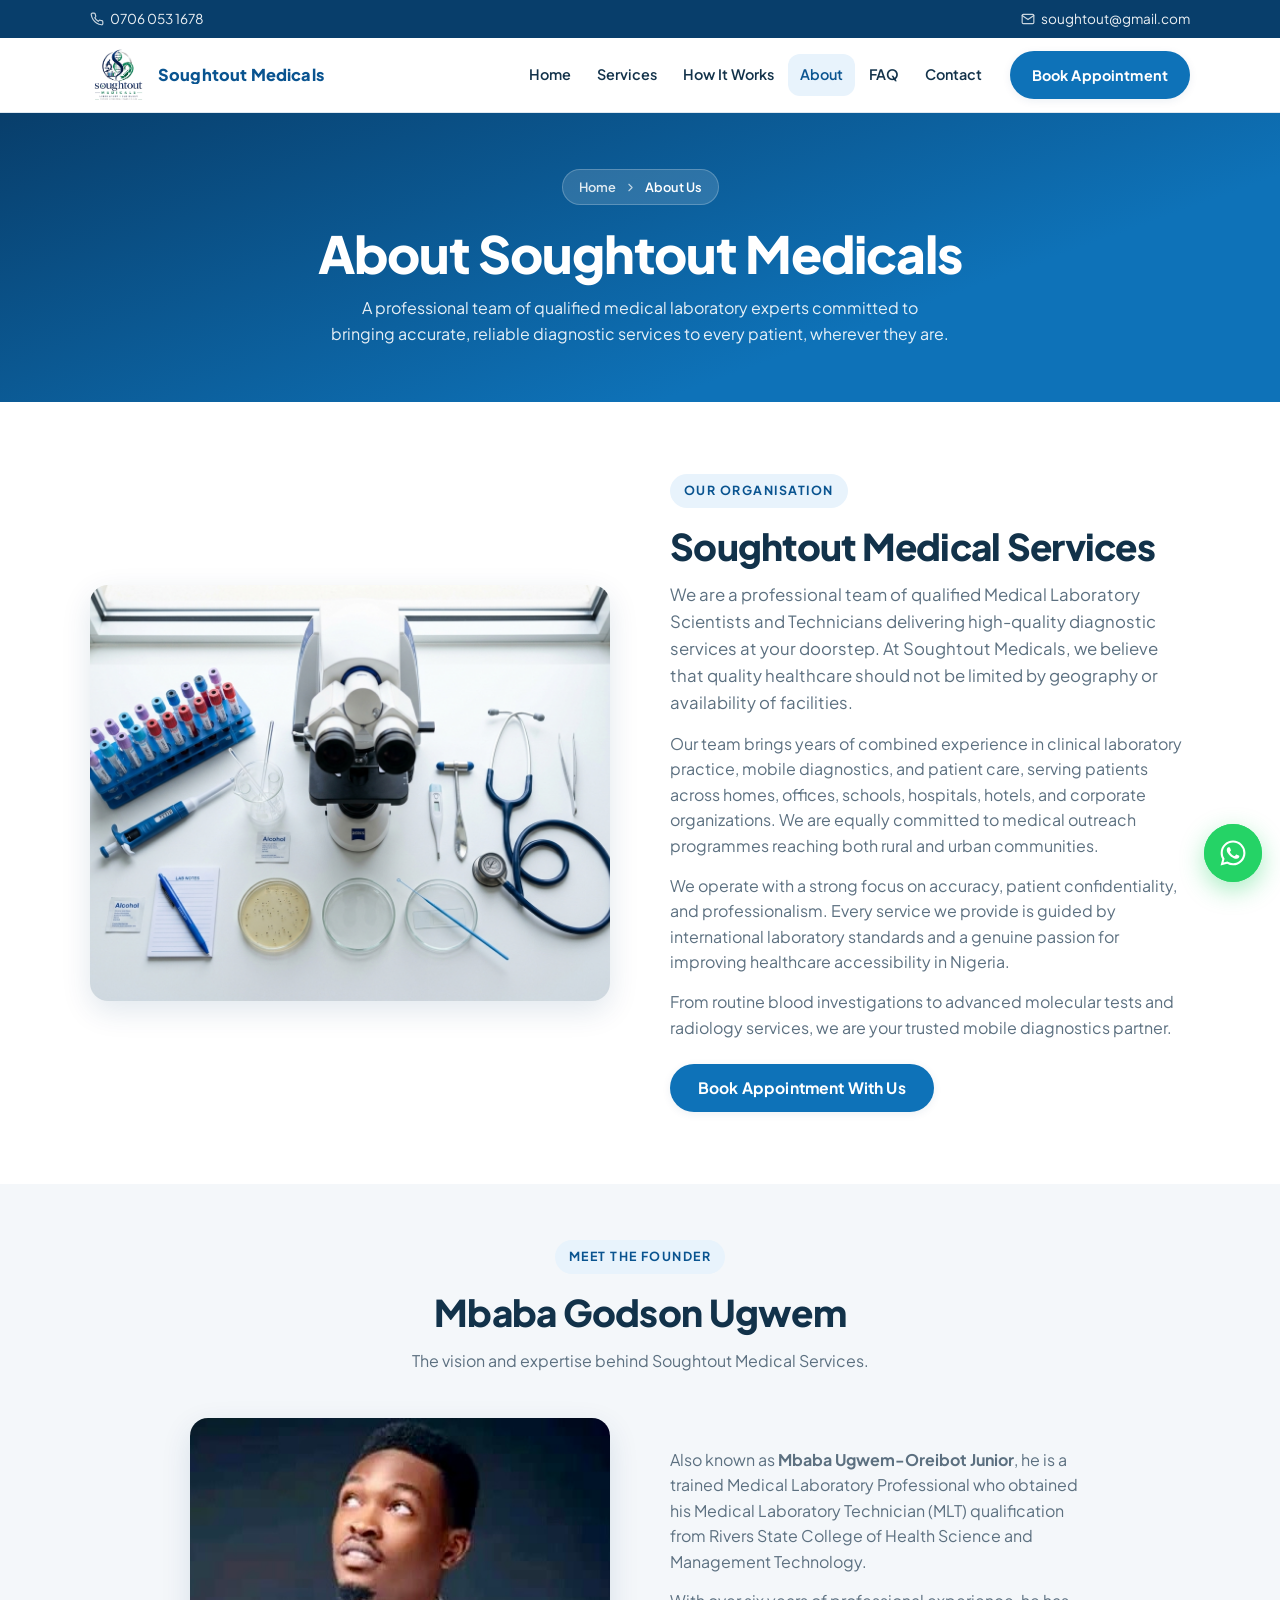
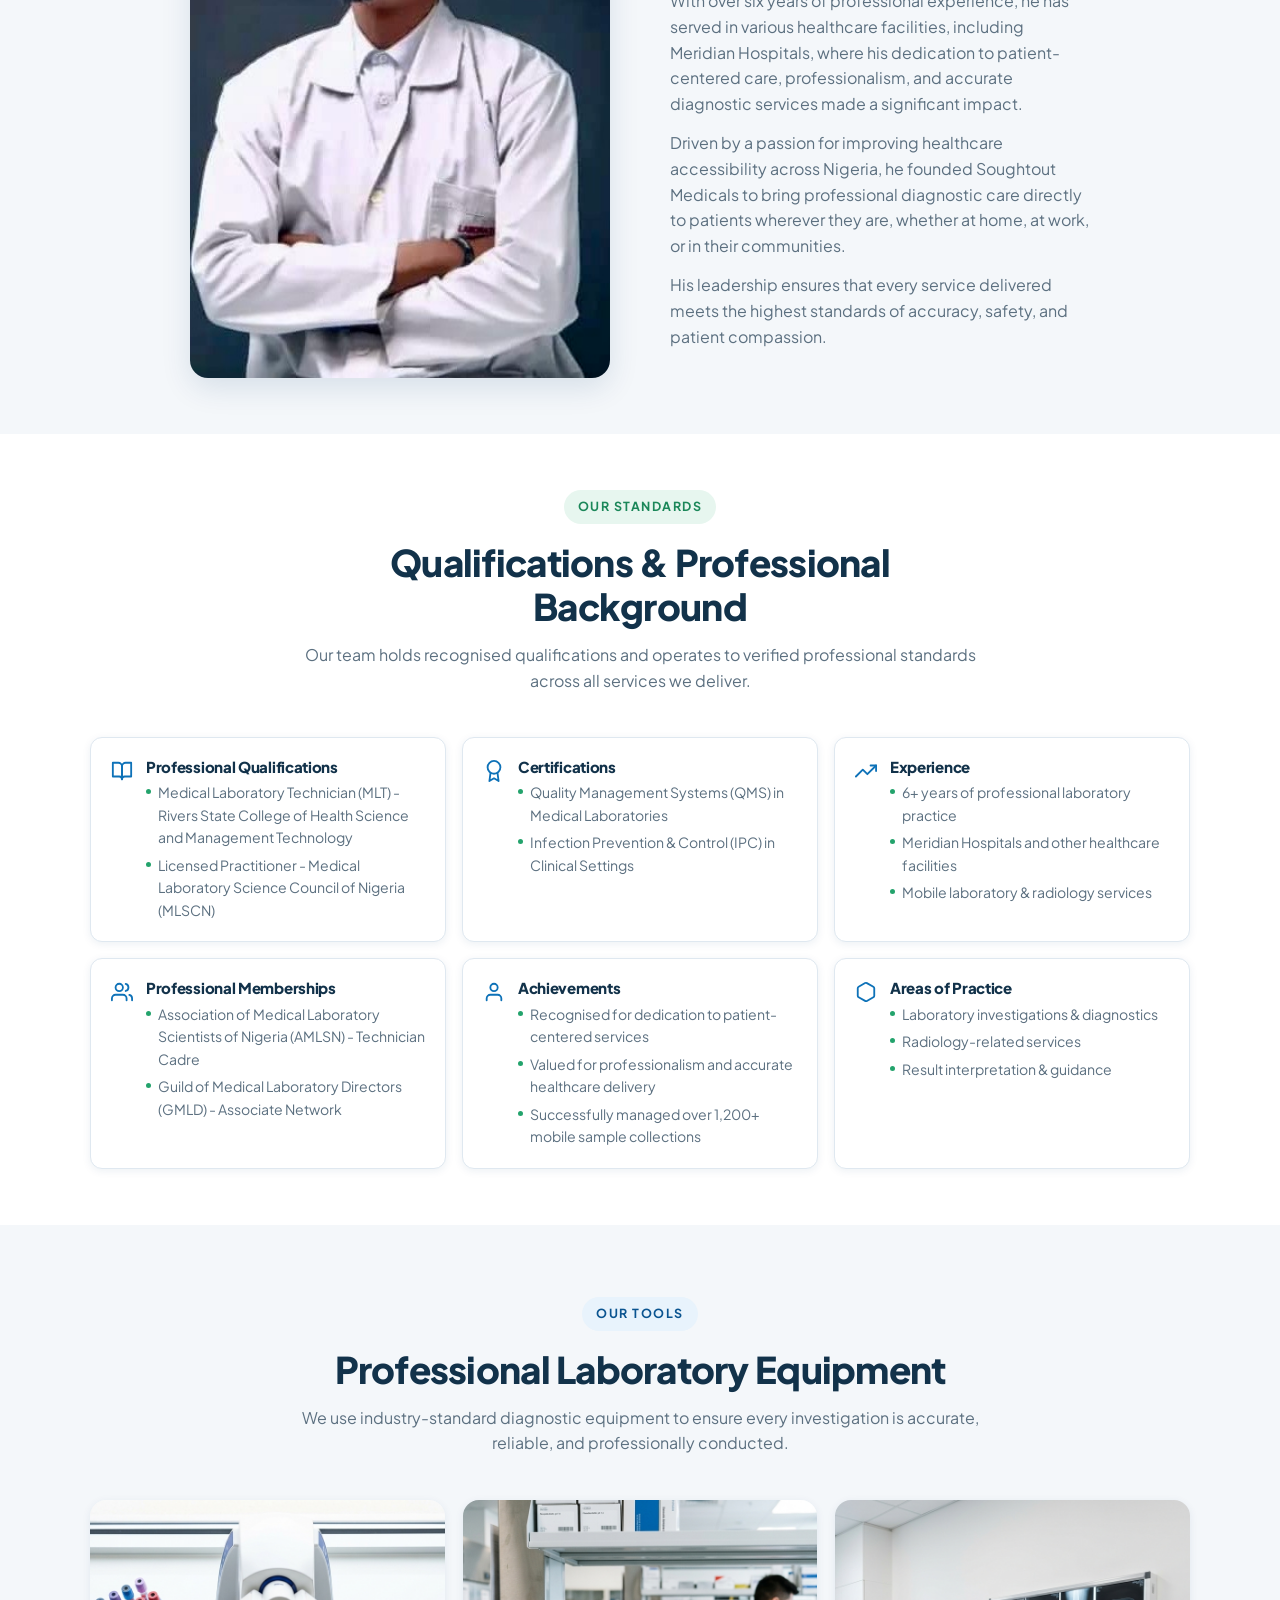
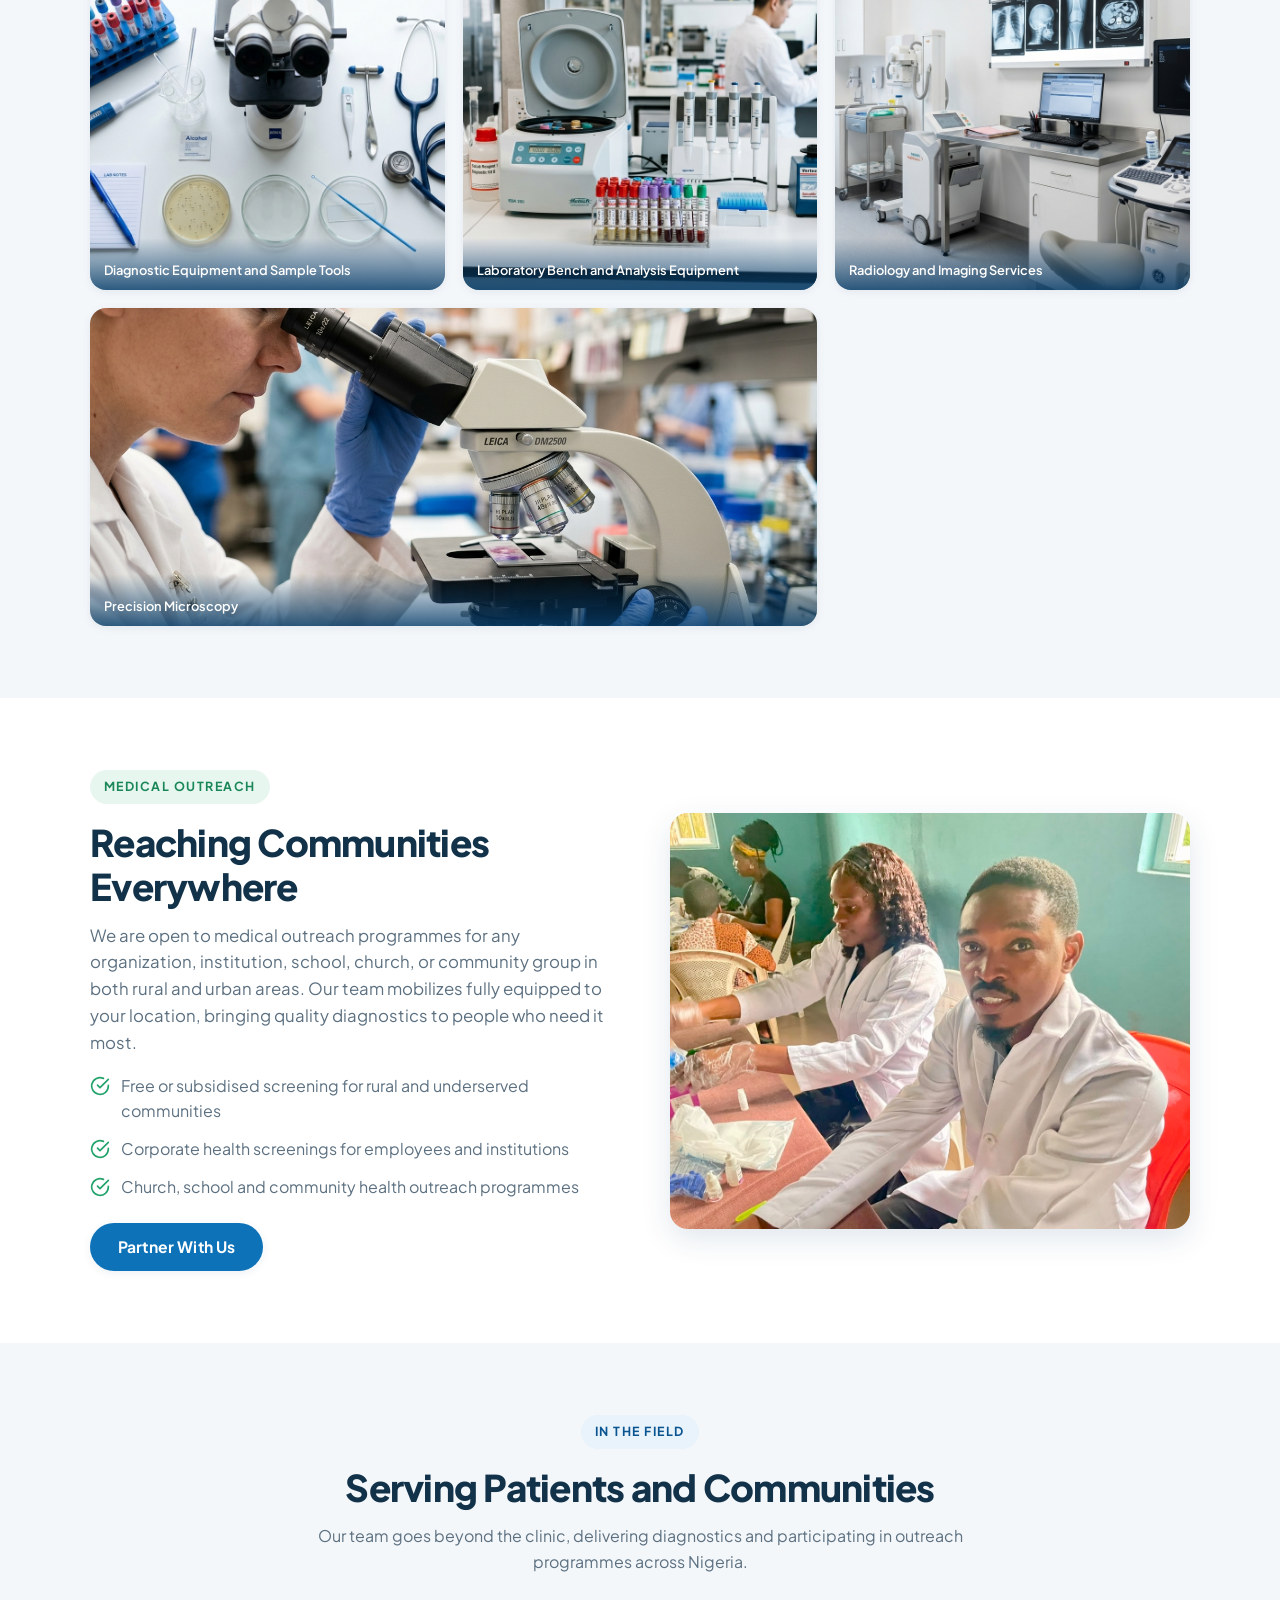
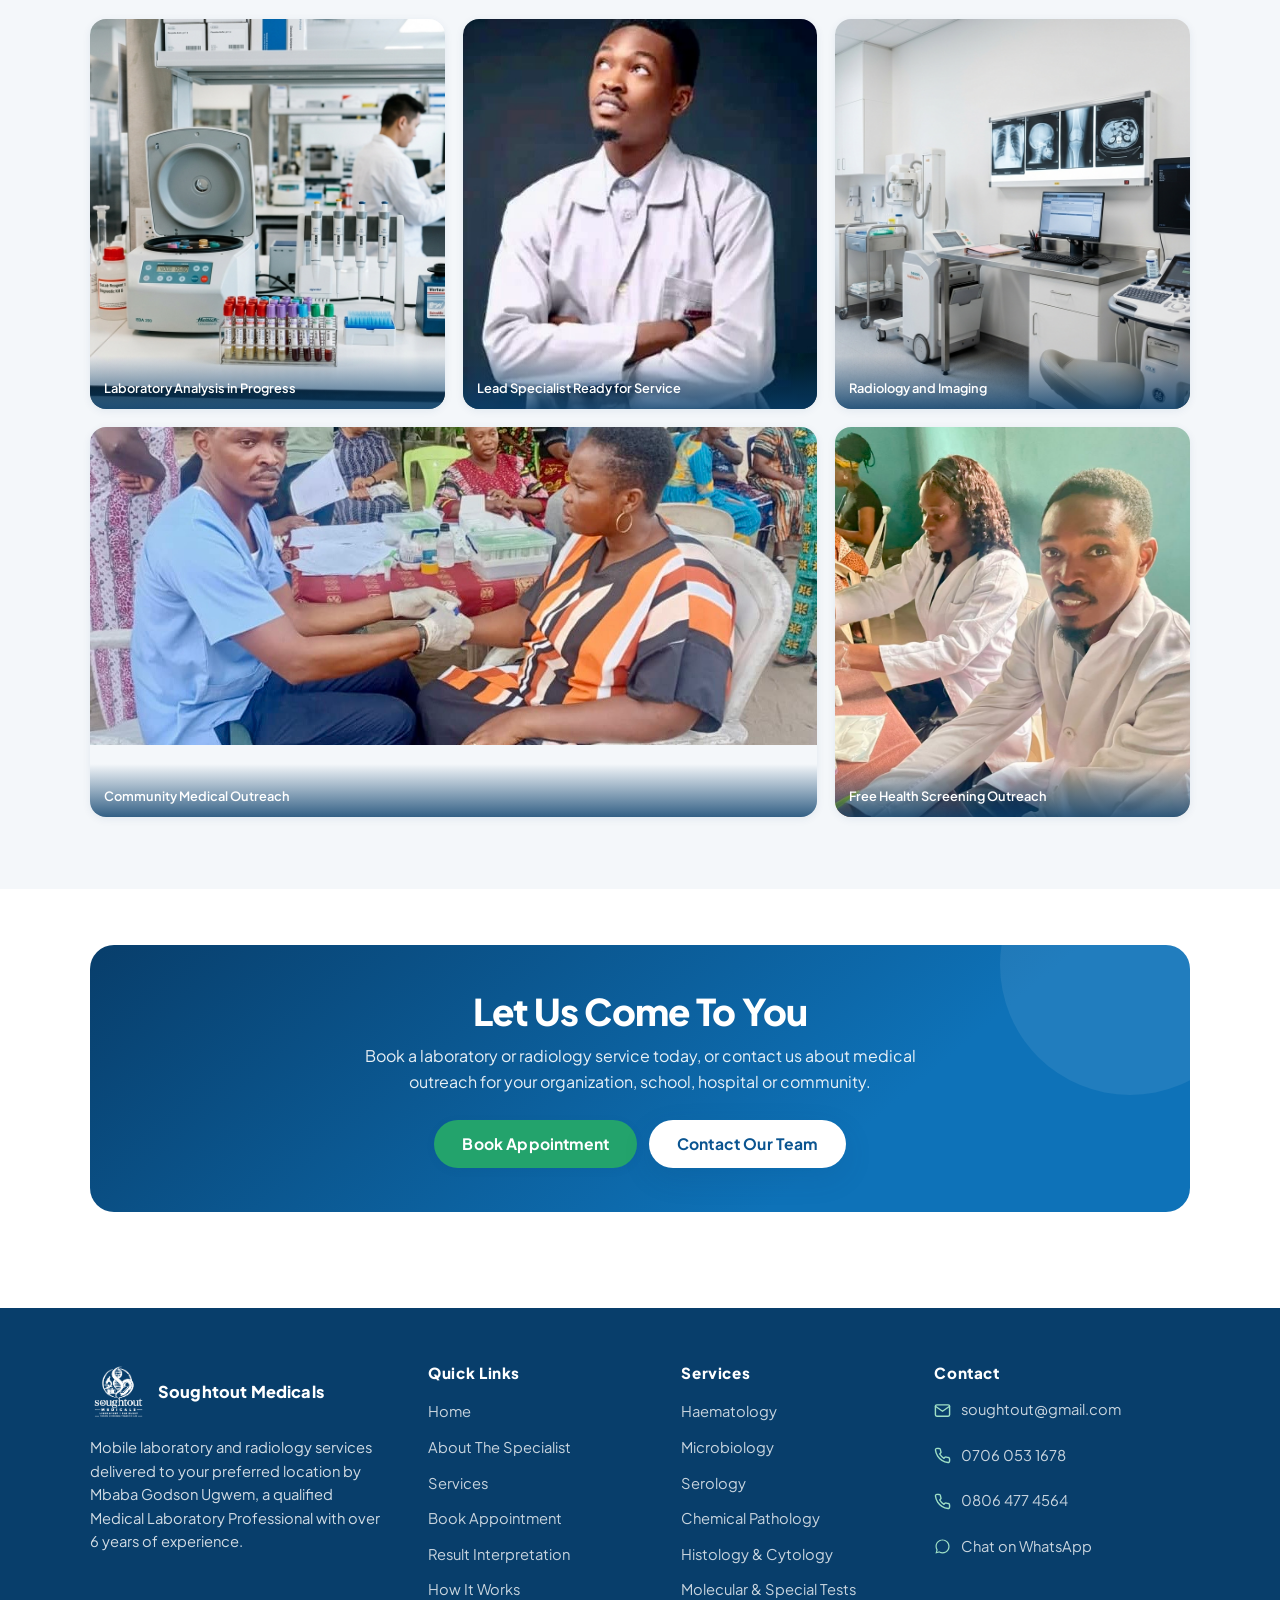
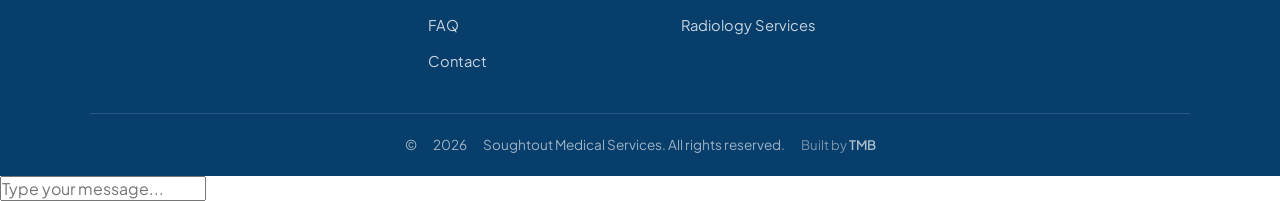
==== commit 777eba51: "Update brand title to Soughtout Medical Services and increase mobile screen container margins" ====
--- a/about.html
+++ b/about.html
@@ -3,7 +3,7 @@
 <head>
   <meta charset="UTF-8">
   <meta name="viewport" content="width=device-width, initial-scale=1.0">
-  <title>About The Specialist | Soughtout Medials Laboratory &amp; Radiology</title>
+  <title>About The Specialist | Soughtout Medical Services</title>
   <meta name="description" content="Meet Mbaba Godson Ugwem (Mbaba Ugwem-Oreibot Junior), a trained Medical Laboratory Professional with over 6 years of experience providing mobile laboratory and radiology services.">
   <link rel="icon" type="image/jpeg" href="images/logo.png">
   <link rel="preconnect" href="https://fonts.googleapis.com">
@@ -29,8 +29,8 @@
 
   <header class="header-main">
     <div class="container header-inner">
-      <a href="index.html" class="brand" aria-label="Soughtout Medials home">
-        <img src="images/logo.png" alt="Soughtout Medials Laboratory and Radiology logo" class="brand-logo">
+      <a href="index.html" class="brand" aria-label="Soughtout Medicals home">
+        <img src="images/logo.png" alt="Soughtout Medical Services logo" class="brand-logo">
         <span class="brand-text">
           <strong>Soughtout Medicals</strong>
         </span>
@@ -40,7 +40,7 @@
       </button>
       <nav class="site-nav" id="siteNav" aria-label="Main navigation">
         <div class="nav-head">
-          <span class="nav-head-brand"><img src="images/logo.png" alt="" class="brand-logo">Soughtout Medials</span>
+          <span class="nav-head-brand"><img src="images/logo.png" alt="" class="brand-logo">Soughtout Medicals</span>
           <button class="nav-close" id="navClose" aria-label="Close menu">
             <svg viewBox="0 0 24 24" fill="none" stroke="currentColor" stroke-width="2" stroke-linecap="round" stroke-linejoin="round"><line x1="18" y1="6" x2="6" y2="18"/><line x1="6" y1="6" x2="18" y2="18"/></svg>
           </button>
@@ -76,7 +76,7 @@
         </div>
         <div class="reveal">
           <span class="eyebrow">Our Organisation</span>
-          <h2>Soughtout Medicals Laboratory &amp; Radiology</h2>
+          <h2>Soughtout Medical Services</h2>
           <p class="lead" style="margin-bottom:14px">We are a professional team of qualified Medical Laboratory Scientists and Technicians delivering high-quality diagnostic services at your doorstep. At Soughtout Medicals, we believe that quality healthcare should not be limited by geography or availability of facilities.</p>
           <p style="color:var(--text-soft);margin-bottom:14px">Our team brings years of combined experience in clinical laboratory practice, mobile diagnostics, and patient care, serving patients across homes, offices, schools, hospitals, hotels, and corporate organizations. We are equally committed to medical outreach programmes reaching both rural and urban communities.</p>
           <p style="color:var(--text-soft);margin-bottom:14px">We operate with a strong focus on accuracy, patient confidentiality, and professionalism. Every service we provide is guided by international laboratory standards and a genuine passion for improving healthcare accessibility in Nigeria.</p>
@@ -94,7 +94,7 @@
         <div class="section-head reveal">
           <span class="eyebrow">Meet The Founder</span>
           <h2>Mbaba Godson Ugwem</h2>
-          <p>The vision and expertise behind Soughtout Medicals Laboratory &amp; Radiology.</p>
+          <p>The vision and expertise behind Soughtout Medical Services.</p>
         </div>
         <div class="container split" style="max-width:900px;margin:0 auto;padding:0">
           <div class="reveal">
@@ -300,7 +300,7 @@
       <div class="footer-grid">
         <div class="footer-brand">
           <a href="index.html" class="brand">
-            <img src="images/logo.png" alt="Soughtout Medials Laboratory and Radiology logo" class="brand-logo">
+            <img src="images/logo.png" alt="Soughtout Medical Services logo" class="brand-logo">
             <span class="brand-text">
               <strong>Soughtout Medicals</strong>
             </span>
@@ -355,7 +355,7 @@
         </div>
       </div>
       <div class="footer-bottom">
-        &copy; <span data-year></span> Soughtout Medials Laboratory &amp; Radiology. All rights reserved.
+        &copy; <span data-year></span> Soughtout Medical Services. All rights reserved.
         <span class="footer-credit">Built by <a href="http://www.tmb.it.com" target="_blank" rel="noopener">TMB</a></span>
       </div>
     </div>
--- a/css/style.css
+++ b/css/style.css
@@ -82,7 +82,19 @@
   width: 100%;
   max-width: var(--container);
   margin: 0 auto;
-  padding: 0 22px;
+  padding: 0 24px;
+}
+
+@media (min-width: 768px) {
+  .container {
+    padding: 0 32px;
+  }
+}
+
+@media (min-width: 1200px) {
+  .container {
+    padding: 0 20px;
+  }
 }
 
 /* ==========================================================================
